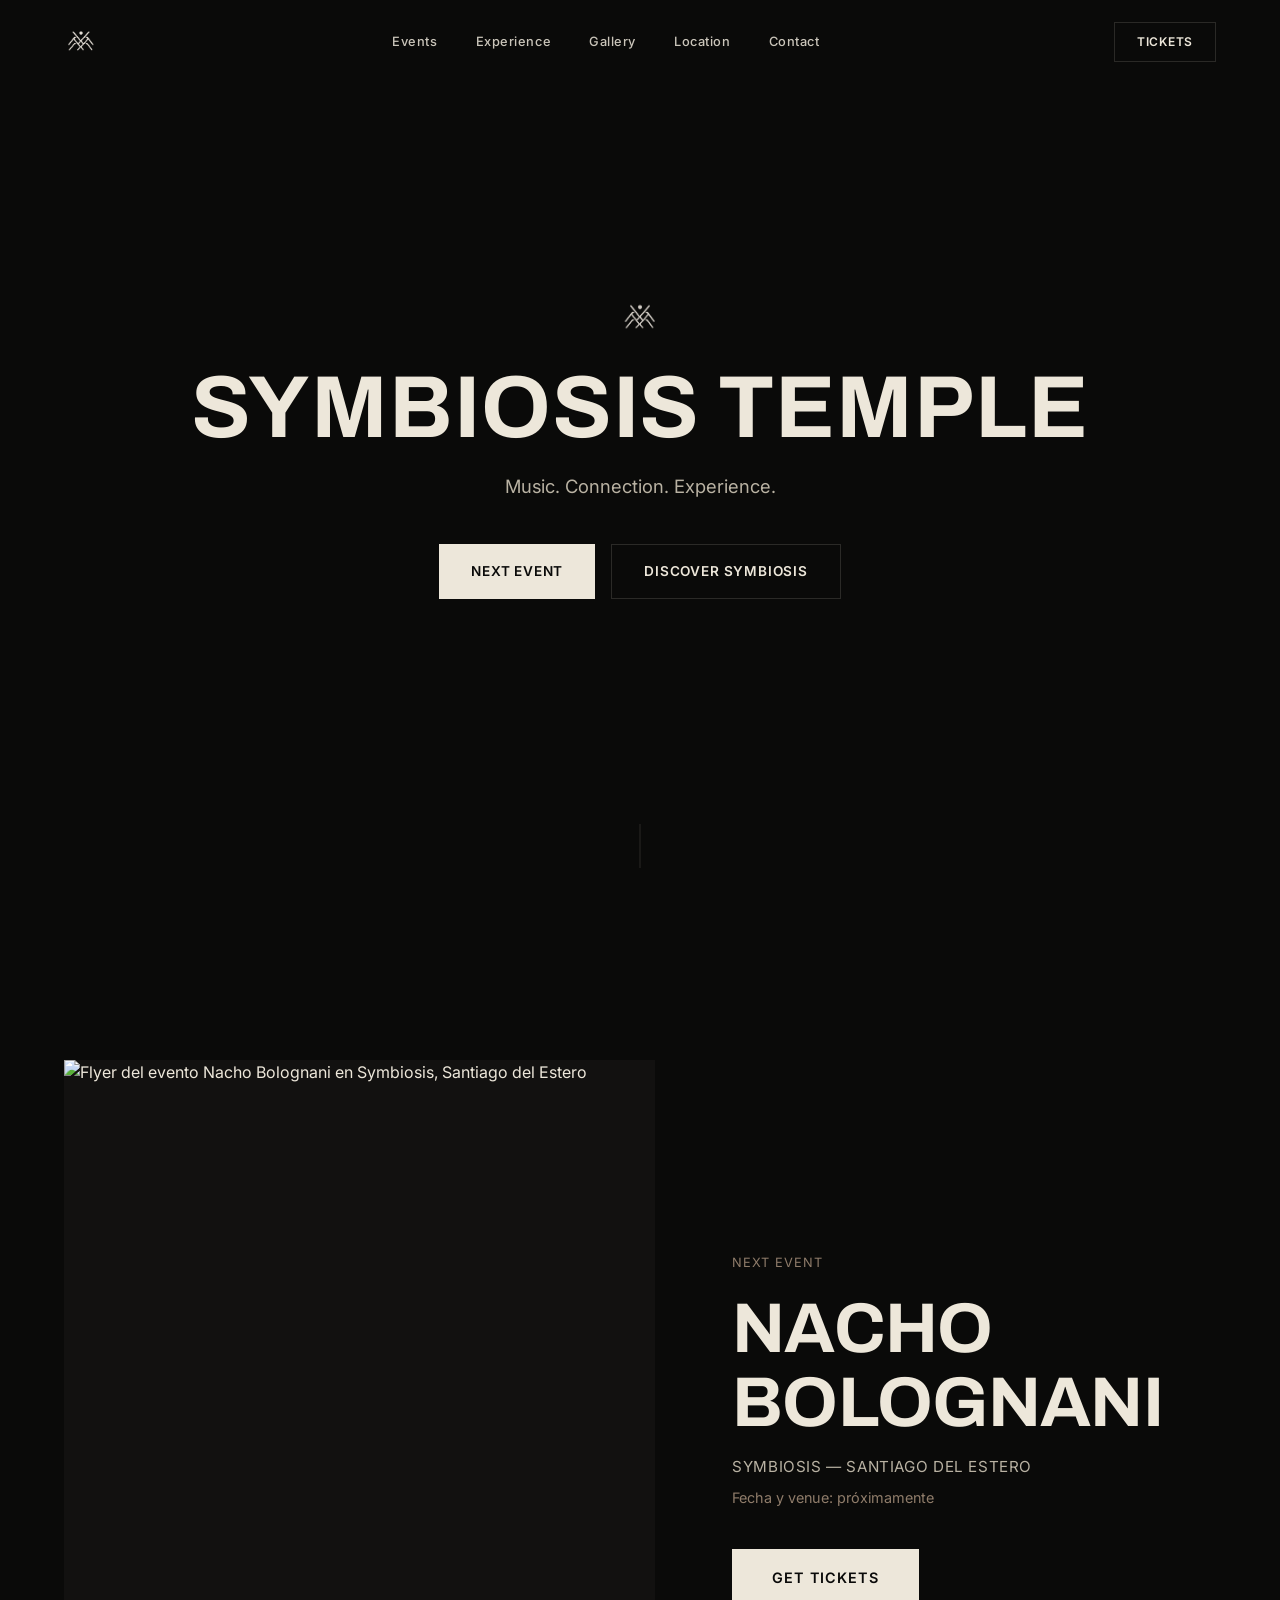
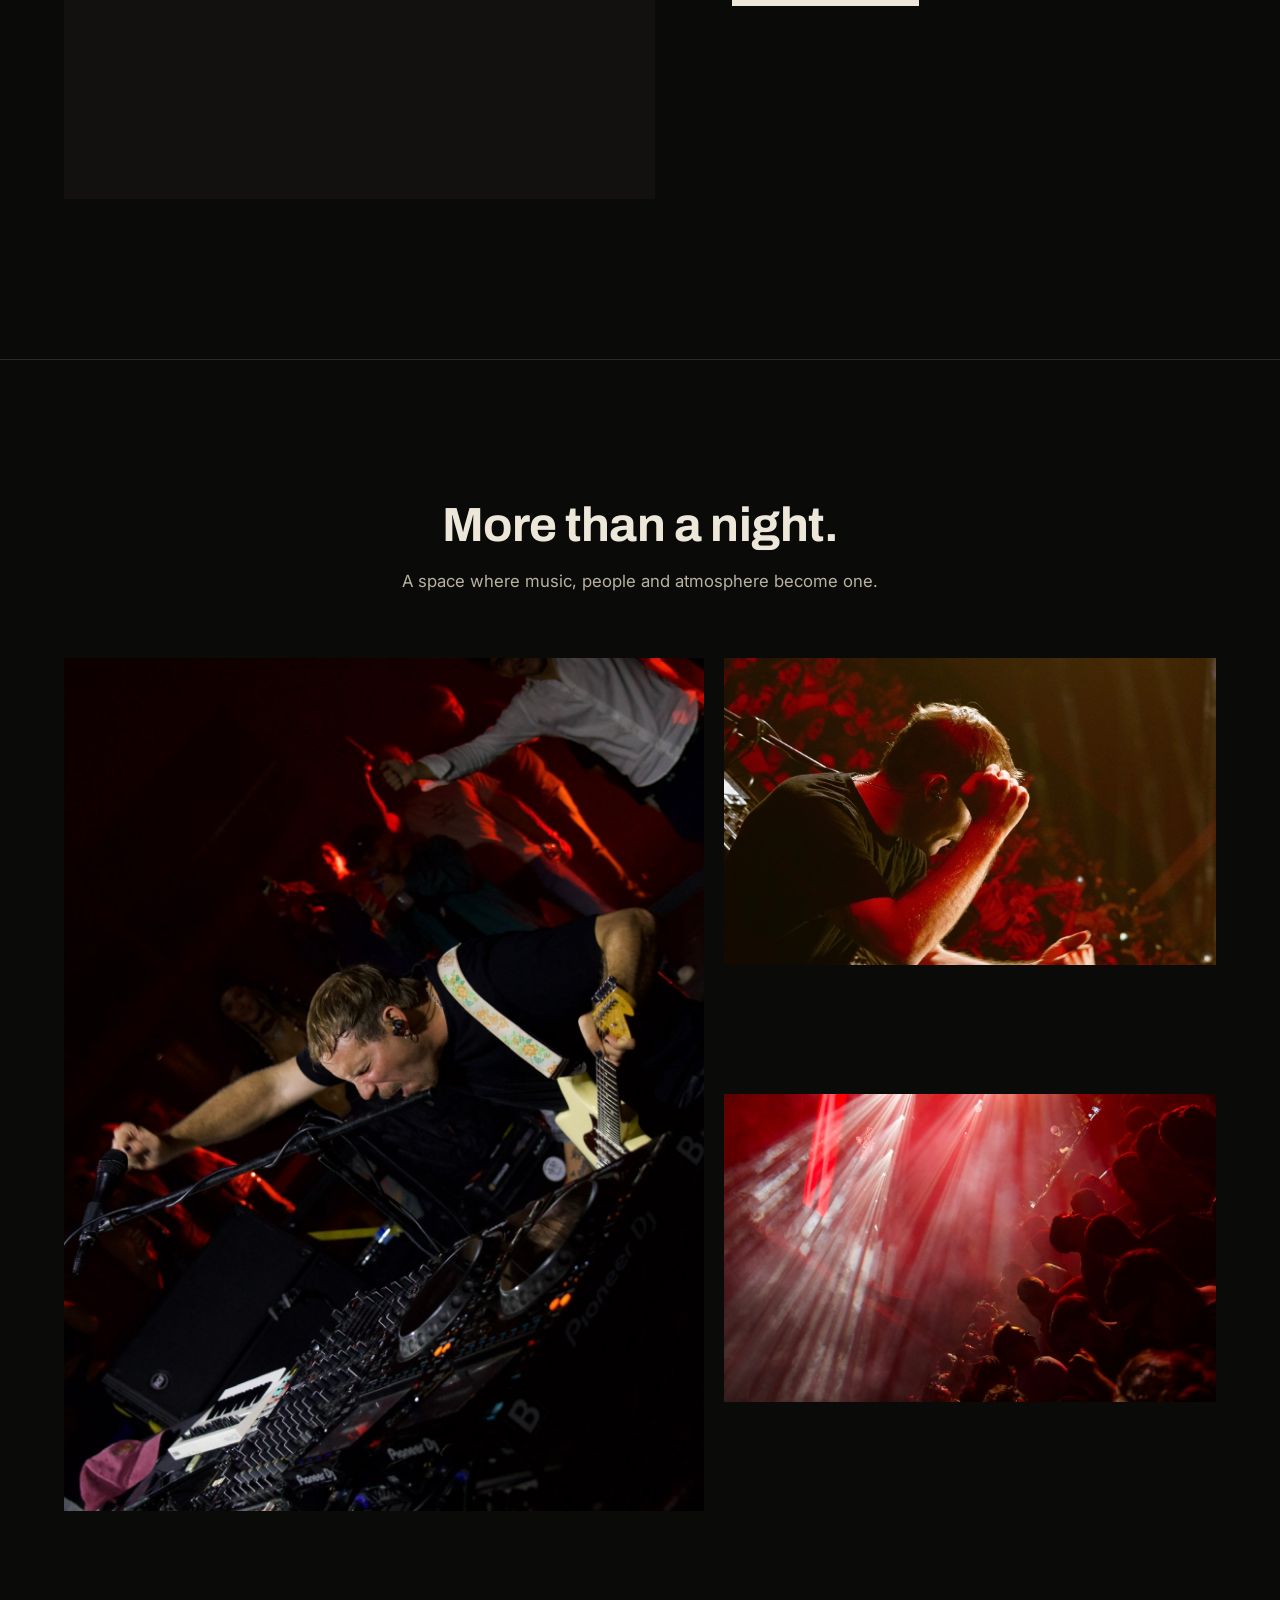
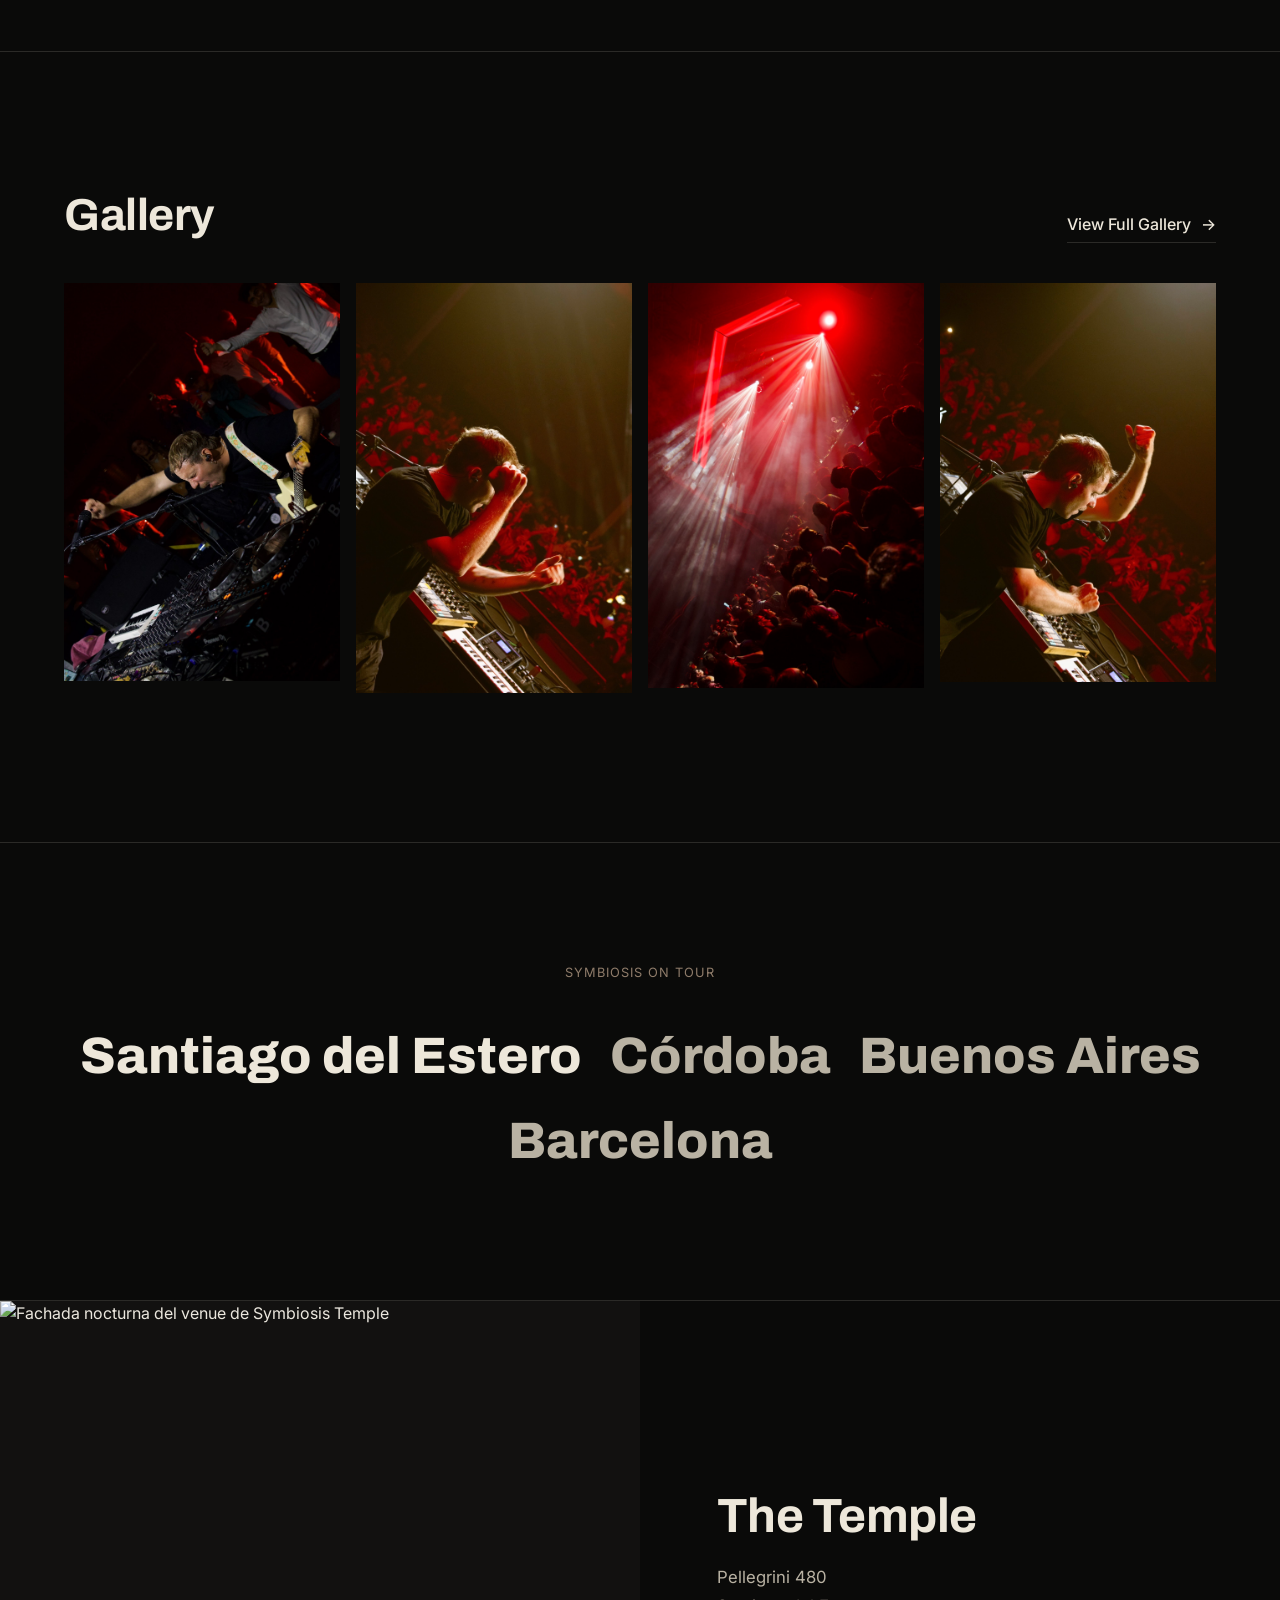
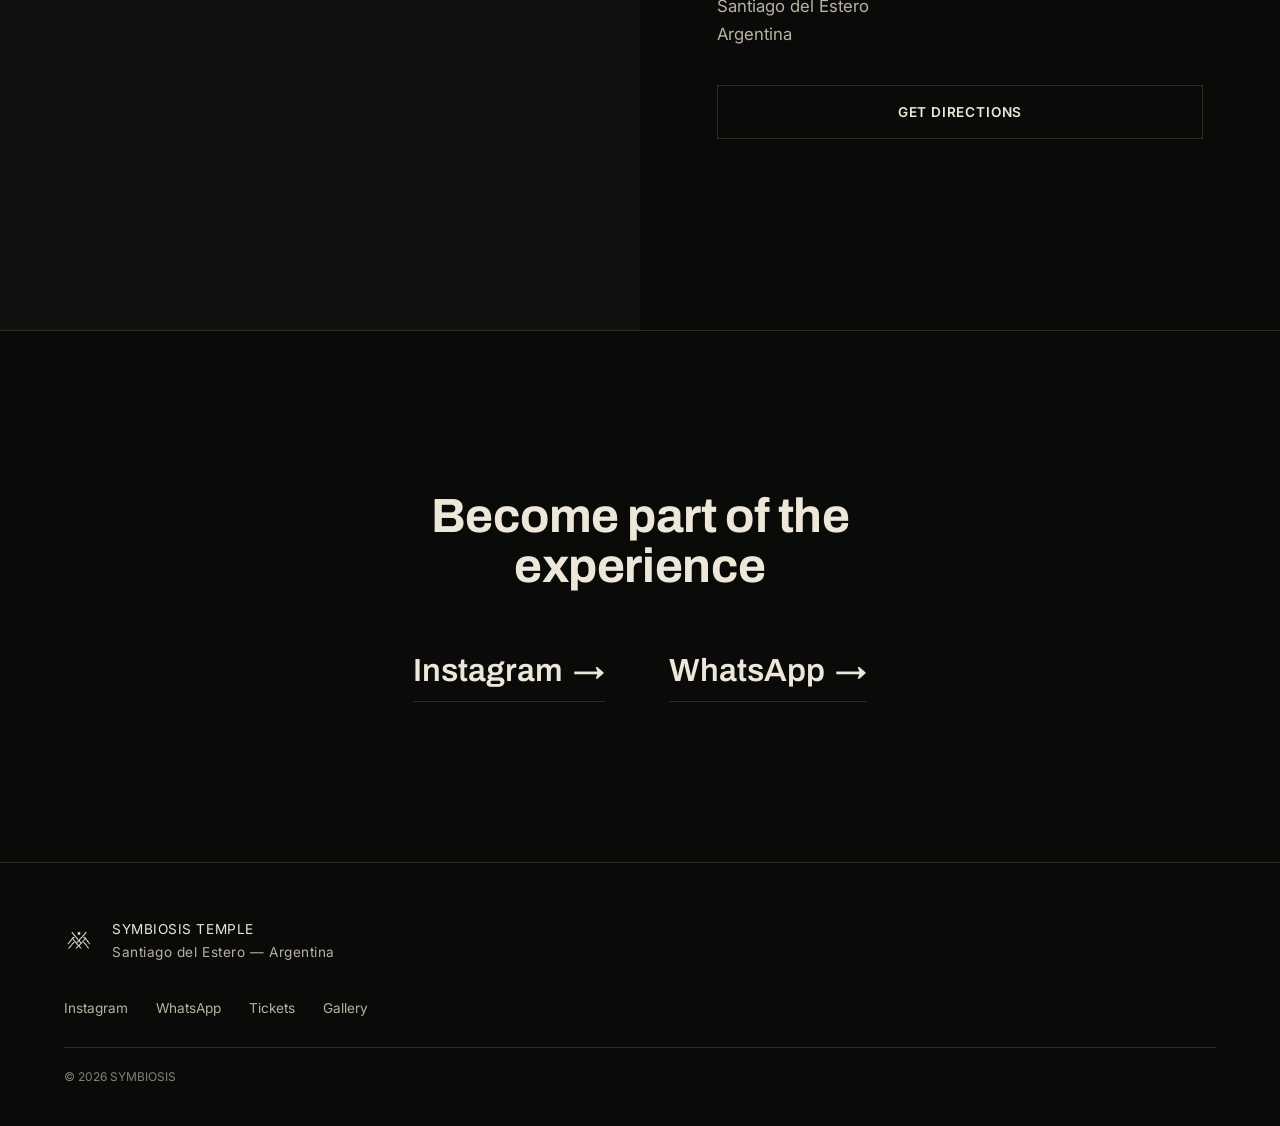
==== index.html @ 00169f76 "Update index.html" ====
<!DOCTYPE html>
<html lang="es">
<head>
<!-- Google Tag Manager -->
<script>(function(w,d,s,l,i){w[l]=w[l]||[];w[l].push({'gtm.start':
new Date().getTime(),event:'gtm.js'});var f=d.getElementsByTagName(s)[0],
j=d.createElement(s),dl=l!='dataLayer'?'&l='+l:'';j.async=true;j.src=
'https://www.googletagmanager.com/gtm.js?id='+i+dl;f.parentNode.insertBefore(j,f);
})(window,document,'script','dataLayer','GTM-PDPPRXFM');</script>
<!-- End Google Tag Manager -->
<meta charset="UTF-8">
<meta name="viewport" content="width=device-width, initial-scale=1.0, viewport-fit=cover">
<title>Symbiosis Temple | Electronic Music Experience</title>
<meta name="description" content="Symbiosis Temple — productora de música electrónica de Santiago del Estero, Argentina. Próximo evento, entradas, galería y ubicación.">

<!-- Open Graph -->
<meta property="og:title" content="Symbiosis Temple | Electronic Music Experience">
<meta property="og:description" content="Music. Connection. Experience. Productora de música electrónica de Santiago del Estero, Argentina.">
<meta property="og:type" content="website">
<meta property="og:image" content="symbiosis-mark.png">

<link rel="icon" href="symbiosis-mark.png" type="image/png">

<link rel="preconnect" href="https://fonts.googleapis.com">
<link rel="preconnect" href="https://fonts.gstatic.com" crossorigin>
<link href="https://fonts.googleapis.com/css2?family=Archivo:ital,wght@0,400;0,500;0,600;0,700;0,800;0,900;1,500&family=Inter:wght@400;500;600&display=swap" rel="stylesheet">

<link rel="stylesheet" href="styles.css">
</head>
<body>
<!-- Google Tag Manager (noscript) -->
<noscript><iframe src="https://www.googletagmanager.com/ns.html?id=GTM-PDPPRXFM"
height="0" width="0" style="display:none;visibility:hidden"></iframe></noscript>
<!-- End Google Tag Manager (noscript) -->
<!-- ============ INTRO / LOGO REVEAL ============ -->
<div class="intro" id="intro" aria-hidden="true">
  <img src="symbiosis-mark.png" alt="" class="intro__mark">
</div>

<!-- ============ NAVBAR ============ -->
<header class="nav" id="nav">
  <div class="nav__inner">
    <a href="#" class="nav__logo" aria-label="Symbiosis Temple — inicio">
      <img src="symbiosis-mark.png" alt="Symbiosis Temple">
    </a>

    <nav class="nav__links" aria-label="Navegación principal">
      <a href="#event">Events</a>
      <a href="#experience">Experience</a>
      <a href="#gallery">Gallery</a>
      <a href="#location">Location</a>
      <a href="#community">Contact</a>
    </nav>

    <a class="nav__tickets" href="https://www.passline.com/eventos/nacho-bolognani-symbiosis-sde?fbclid=PAdGRleAUGj_hwZG9mAmZkaWQWUNt5p2Z7was7JkwERwHZvMlFESf2ZmV4dG4DYWVtAjExAHNydGMGYXBwX2lkDzEyNDAyNDU3NDI4NzQxNAABp_tJlUmgQTsUXOgIyXSKNhoA3nC5AogmcqTg2aErtDW7UpP689GbJNOoP5A6_aem_KXXkY2bFWEol131zxsP7lw&utm_id=97760_v0_s00_e0_tv6_a1denngo7zzr8e" target="_blank" rel="noopener noreferrer">Tickets</a>

    <button class="nav__burger" id="burgerBtn" aria-label="Abrir menú" aria-expanded="false" aria-controls="mobileMenu">
      <span></span><span></span>
    </button>
  </div>
</header>

<!-- ============ MOBILE FULLSCREEN MENU ============ -->
<div class="mobile-menu" id="mobileMenu">
  <nav aria-label="Navegación móvil">
    <a href="#event">Events</a>
    <a href="#experience">Experience</a>
    <a href="#gallery">Gallery</a>
    <a href="#location">Location</a>
    <a href="#community">Contact</a>
    <a href="https://www.passline.com/eventos/nacho-bolognani-symbiosis-sde?fbclid=PAdGRleAUGj_hwZG9mAmZkaWQWUNt5p2Z7was7JkwERwHZvMlFESf2ZmV4dG4DYWVtAjExAHNydGMGYXBwX2lkDzEyNDAyNDU3NDI4NzQxNAABp_tJlUmgQTsUXOgIyXSKNhoA3nC5AogmcqTg2aErtDW7UpP689GbJNOoP5A6_aem_KXXkY2bFWEol131zxsP7lw&utm_id=97760_v0_s00_e0_tv6_a1denngo7zzr8e" target="_blank" rel="noopener noreferrer" class="mobile-menu__tickets">Tickets</a>
  </nav>
</div>

<main>

  <!-- ============ HERO ============ -->
  <section class="hero">
    <div class="hero__bg">
      <!-- PLACEHOLDER: reemplazar por foto/video real de evento en /assets/video o /assets/gallery -->
      <img src="https://images.unsplash.com/photo-1571266752264-7a0b5be27637?q=80&w=1920&auto=format&fit=crop" alt="Público en un evento nocturno de Symbiosis Temple, luces y atmósfera de club" loading="eager">
      <div class="hero__overlay"></div>
    </div>

    <div class="hero__content">
      <img src="symbiosis-mark.png" alt="Symbiosis Temple" class="hero__mark">
      <h1 class="hero__title">SYMBIOSIS TEMPLE</h1>
      <p class="hero__tagline">Music. Connection. Experience.</p>

      <div class="hero__ctas">
        <a href="#event" class="btn btn--solid">Next Event</a>
        <a href="#experience" class="btn btn--ghost">Discover Symbiosis</a>
      </div>
    </div>

    <div class="hero__scroll" aria-hidden="true">
      <span></span>
    </div>
  </section>

  <!-- ============ NEXT EVENT ============ -->
  <section class="event" id="event">
    <div class="event__inner">
      <div class="event__media reveal">
        <img id="eventImage" src="IMG_0928.jpg" alt="Flyer del evento Nacho Bolognani en Symbiosis, Santiago del Estero" loading="lazy"
             onerror="this.onerror=null;this.src='https://images.unsplash.com/photo-1516450360452-9312f5e86fc7?q=80&w=1400&auto=format&fit=crop';">
      </div>

      <div class="event__info reveal">
        <p class="event__eyebrow">Next Event</p>
        <h2 class="event__artist" id="eventArtist">NACHO BOLOGNANI</h2>
        <p class="event__meta" id="eventMeta">SYMBIOSIS — SANTIAGO DEL ESTERO</p>
        <p class="event__datetime" id="eventDatetime"></p>

        <a id="eventTicketBtn" class="btn btn--solid btn--large" href="#" target="_blank" rel="noopener noreferrer">Get Tickets</a>
      </div>
    </div>
  </section>

  <!-- ============ THE EXPERIENCE ============ -->
  <section class="experience" id="experience">
    <div class="experience__text reveal">
      <h2>More than a night.</h2>
      <p>A space where music, people and atmosphere become one.</p>
    </div>

    <div class="experience__grid">
      <div class="experience__img experience__img--tall reveal">
        <img src="galera-symbiosis.jpg" alt="Público en un evento de Symbiosis Temple" loading="lazy">
      </div>
      <div class="experience__img experience__img--short reveal">
        <img src="galera-symbiosis1.jpg" alt="Atmósfera nocturna en un evento de Symbiosis Temple" loading="lazy">
      </div>
      <div class="experience__img experience__img--short reveal">
        <img src="galera-symbiosis2.jpg" alt="Pista y luces en un evento de Symbiosis Temple" loading="lazy">
      </div>
    </div>
  </section>

  <!-- ============ GALLERY ============ -->
  <section class="gallery" id="gallery">
    <div class="gallery__head reveal">
      <h2>Gallery</h2>
      <a href="https://drive.google.com/drive/folders/1XQXpq922OKyMdqFSB9O_jgFQtaaxKQf-" target="_blank" rel="noopener noreferrer" class="link-arrow">View Full Gallery</a>
    </div>

    <div class="gallery__grid" id="galleryGrid">
      <!-- PLACEHOLDER: reemplazar por fotos reales en /assets/gallery/ -->
    </div>
  </section>

  <!-- Lightbox -->
  <div class="lightbox" id="lightbox" role="dialog" aria-modal="true" aria-label="Vista ampliada de la fotografía">
    <button class="lightbox__close" id="lightboxClose" aria-label="Cerrar">&times;</button>
    <img id="lightboxImg" src="" alt="">
  </div>

  <!-- ============ SYMBIOSIS ON TOUR ============ -->
  <section class="tour">
    <p class="tour__eyebrow reveal">Symbiosis on Tour</p>
    <div class="tour__cities">
      <span class="reveal">Santiago del Estero</span>
      <span class="reveal">Córdoba</span>
      <span class="reveal">Buenos Aires</span>
      <span class="reveal">Barcelona</span>
    </div>
  </section>

  <!-- ============ LOCATION ============ -->
  <section class="location" id="location">
    <div class="location__media reveal">
      <img src="https://images.unsplash.com/photo-1519671482749-fd09be7ccebf?q=80&w=1200&auto=format&fit=crop" alt="Fachada nocturna del venue de Symbiosis Temple" loading="lazy">
    </div>
    <div class="location__info reveal">
      <h2>The Temple</h2>
      <p>Pellegrini 480<br>Santiago del Estero<br>Argentina</p>
      <a href="https://tr.ee/3qpD0ArvKZ" target="_blank" rel="noopener noreferrer" class="btn btn--ghost">Get Directions</a>
    </div>
  </section>

  <!-- ============ COMMUNITY ============ -->
  <section class="community" id="community">
    <h2 class="reveal">Become part of the experience</h2>
    <div class="community__links reveal">
      <a href="https://www.instagram.com/symbiosistemple?igsi=Ymo3eWM1ejIyeDQ1" target="_blank" rel="noopener noreferrer" class="link-arrow link-arrow--large">Instagram</a>
      <a href="https://wa.me/5493856885495" target="_blank" rel="noopener noreferrer" class="link-arrow link-arrow--large">WhatsApp</a>
    </div>
  </section>

</main>

<!-- ============ FOOTER ============ -->
<footer class="footer">
  <div class="footer__top">
    <img src="symbiosis-mark.png" alt="Symbiosis Temple" class="footer__logo">
    <div class="footer__brand">
      <p>SYMBIOSIS TEMPLE</p>
      <p class="footer__location">Santiago del Estero — Argentina</p>
    </div>
  </div>

  <nav class="footer__links" aria-label="Enlaces del pie de página">
    <a href="https://www.instagram.com/symbiosistemple?igsi=Ymo3eWM1ejIyeDQ1" target="_blank" rel="noopener noreferrer">Instagram</a>
    <a href="https://wa.me/5493856885495" target="_blank" rel="noopener noreferrer">WhatsApp</a>
    <a href="https://www.passline.com/eventos/nacho-bolognani-symbiosis-sde?fbclid=PAdGRleAUGj_hwZG9mAmZkaWQWUNt5p2Z7was7JkwERwHZvMlFESf2ZmV4dG4DYWVtAjExAHNydGMGYXBwX2lkDzEyNDAyNDU3NDI4NzQxNAABp_tJlUmgQTsUXOgIyXSKNhoA3nC5AogmcqTg2aErtDW7UpP689GbJNOoP5A6_aem_KXXkY2bFWEol131zxsP7lw&utm_id=97760_v0_s00_e0_tv6_a1denngo7zzr8e" target="_blank" rel="noopener noreferrer">Tickets</a>
    <a href="#gallery">Gallery</a>
  </nav>

  <p class="footer__copy" id="footerCopy"></p>
</footer>

<!-- ============ MOBILE STICKY CTA ============ -->
<div class="sticky-cta" id="stickyCta">
  <span id="stickyCtaArtist">NACHO BOLOGNANI</span>
  <a id="stickyCtaBtn" href="#" target="_blank" rel="noopener noreferrer" class="btn btn--solid btn--small">Tickets</a>
</div>

<script src="script.js"></script>
</body>
</html>
---- styles.css ----
/* ==========================================================================
   SYMBIOSIS TEMPLE
   ========================================================================== */

:root{
  --black:#0a0a09;
  --black-soft:#121110;
  --bone:#ede7da;
  --bone-dim:#b9b2a3;
  --taupe:#6b5b4e;
  --taupe-light:#8f7c6a;
  --line:rgba(237,231,218,0.14);

  --font-display:'Archivo',sans-serif;
  --font-body:'Inter',sans-serif;

  --ease:cubic-bezier(0.4,0,0.2,1);
  --dur-fast:300ms;
  --dur-slow:600ms;

  --nav-h:84px;
  --gutter:clamp(20px,5vw,64px);
}

*{
  margin:0;
  padding:0;
  box-sizing:border-box;
}

html{
  background:var(--black);
  scroll-behavior:smooth;
}

body{
  margin:0;
  background:var(--black);
  color:var(--bone);
  font-family:var(--font-body);
  font-weight:400;
  line-height:1.5;
  overflow-x:hidden;
  -webkit-font-smoothing:antialiased;
}

img{
  display:block;
  max-width:100%;
}

a{
  color:inherit;
  text-decoration:none;
}

h1,
h2,
h3{
  font-family:var(--font-display);
  font-weight:700;
  letter-spacing:-0.01em;
  line-height:1.05;
}

button{
  font-family:inherit;
  background:none;
  border:none;
  color:inherit;
  cursor:pointer;
}

.reveal{
  opacity:0;
  transform:translateY(24px);
  transition:
    opacity var(--dur-slow) var(--ease),
    transform var(--dur-slow) var(--ease);
}

.reveal.is-visible{
  opacity:1;
  transform:translateY(0);
}

:focus-visible{
  outline:1px solid var(--bone);
  outline-offset:4px;
}


/* BUTTONS */

.btn{
  display:inline-flex;
  align-items:center;
  justify-content:center;
  padding:16px 32px;
  font-family:var(--font-body);
  font-size:0.85rem;
  font-weight:600;
  letter-spacing:0.06em;
  text-transform:uppercase;
  transition:
    background var(--dur-fast) var(--ease),
    color var(--dur-fast) var(--ease),
    border-color var(--dur-fast) var(--ease);
}

.btn--solid{
  background:var(--bone);
  color:var(--black);
}

.btn--solid:hover{
  background:var(--taupe-light);
  color:var(--bone);
}

.btn--ghost{
  border:1px solid var(--line);
  color:var(--bone);
}

.btn--ghost:hover{
  border-color:var(--bone);
}

.btn--large{
  padding:18px 40px;
  font-size:0.9rem;
}

.btn--small{
  padding:10px 20px;
  font-size:0.72rem;
}

.link-arrow{
  position:relative;
  display:inline-flex;
  align-items:center;
  gap:10px;
  padding-bottom:6px;
  border-bottom:1px solid var(--line);
  font-weight:500;
  transition:
    border-color var(--dur-fast) var(--ease),
    gap var(--dur-fast) var(--ease);
}

.link-arrow::after{
  content:"→";
}

.link-arrow:hover{
  border-color:var(--bone);
  gap:16px;
}

.link-arrow--large{
  font-family:var(--font-display);
  font-size:clamp(1.4rem,3vw,2rem);
  font-weight:600;
}


/* INTRO */

.intro{
  position:fixed;
  inset:0;
  z-index:200;
  background:var(--black);
  display:flex;
  align-items:center;
  justify-content:center;
  animation:introOut 400ms var(--ease) 1.5s forwards;
  pointer-events:none;
}

.intro__mark{
  width:64px;
  opacity:0;
  animation:introMark 900ms var(--ease) 200ms forwards;
}

@keyframes introMark{
  0%{
    opacity:0;
    transform:scale(.85);
  }

  100%{
    opacity:1;
    transform:scale(1);
  }
}

@keyframes introOut{
  to{
    opacity:0;
    visibility:hidden;
  }
}


/* NAV */

.nav{
  position:fixed;
  top:0;
  left:0;
  right:0;
  z-index:100;
  height:var(--nav-h);
  background:transparent;
  border-bottom:1px solid transparent;
  transition:
    background var(--dur-fast) var(--ease),
    border-color var(--dur-fast) var(--ease);
}

.nav.is-scrolled{
  background:rgba(10,10,9,.88);
  backdrop-filter:blur(10px);
  border-color:var(--line);
}

.nav__inner{
  max-width:1440px;
  margin:0 auto;
  height:100%;
  padding:0 var(--gutter);
  display:flex;
  align-items:center;
  justify-content:space-between;
  gap:24px;
}

.nav__logo img{
  width:34px;
}

.nav__links{
  display:flex;
  gap:clamp(20px,3vw,40px);
  font-size:.8rem;
  letter-spacing:.04em;
  font-weight:500;
}

.nav__links a{
  opacity:.85;
}

.nav__links a:hover{
  opacity:1;
}

.nav__tickets{
  padding:10px 22px;
  border:1px solid var(--line);
  font-size:.75rem;
  font-weight:600;
  letter-spacing:.06em;
  text-transform:uppercase;
}

.nav__tickets:hover{
  background:var(--bone);
  color:var(--black);
}

.nav__burger{
  display:none;
  width:32px;
  height:20px;
  position:relative;
}

.nav__burger span{
  position:absolute;
  left:0;
  right:0;
  height:1px;
  background:var(--bone);
}

.nav__burger span:first-child{
  top:0;
}

.nav__burger span:last-child{
  bottom:0;
}

.nav__burger[aria-expanded="true"] span:first-child{
  transform:translateY(9.5px) rotate(45deg);
}

.nav__burger[aria-expanded="true"] span:last-child{
  transform:translateY(-9.5px) rotate(-45deg);
}


/* MOBILE MENU */

.mobile-menu{
  position:fixed;
  inset:0;
  z-index:90;
  background:var(--black);
  display:flex;
  align-items:center;
  justify-content:center;
  opacity:0;
  visibility:hidden;
  pointer-events:none;
  transition:opacity var(--dur-slow) var(--ease);
}

.mobile-menu.is-open{
  opacity:1;
  visibility:visible;
  pointer-events:auto;
}

.mobile-menu nav{
  display:flex;
  flex-direction:column;
  gap:28px;
  text-align:center;
}

.mobile-menu a{
  font-family:var(--font-display);
  font-size:clamp(1.8rem,7vw,2.4rem);
  font-weight:600;
}

.mobile-menu__tickets{
  margin-top:16px;
  border:1px solid var(--line);
  padding:14px 30px;
}


/* HERO */

.hero{
  position:relative;
  height:100svh;
  min-height:560px;
  display:flex;
  align-items:center;
  justify-content:center;
  overflow:hidden;
}

.hero__bg{
  position:absolute;
  inset:0;
  z-index:0;
}

.hero__bg img{
  width:100%;
  height:100%;
  object-fit:cover;
  transform:scale(1.05);
  animation:heroPan 16s ease-in-out infinite alternate;
}

@keyframes heroPan{
  to{
    transform:scale(1.12) translateY(-1.5%);
  }
}

.hero__overlay{
  position:absolute;
  inset:0;
  background:linear-gradient(
    180deg,
    rgba(10,10,9,.55) 0%,
    rgba(10,10,9,.35) 40%,
    rgba(10,10,9,.85) 100%
  );
}

.hero__content{
  position:relative;
  z-index:1;
  text-align:center;
  padding:0 24px;
  display:flex;
  flex-direction:column;
  align-items:center;
}

.hero__mark{
  width:40px;
  margin-bottom:28px;
  opacity:.9;
}

.hero__title{
  font-size:clamp(2.4rem,8vw,5.5rem);
  letter-spacing:.01em;
  color:var(--bone);
}

.hero__tagline{
  margin-top:18px;
  font-size:clamp(.95rem,1.6vw,1.15rem);
  color:var(--bone-dim);
}

.hero__ctas{
  margin-top:44px;
  display:flex;
  gap:16px;
  flex-wrap:wrap;
  justify-content:center;
}

.hero__scroll{
  position:absolute;
  bottom:32px;
  left:50%;
  transform:translateX(-50%);
  z-index:1;
  width:1px;
  height:44px;
  background:var(--line);
}


/* EVENT */

.event{
  padding:clamp(90px,14vw,160px) var(--gutter);
}

.event__inner{
  max-width:1320px;
  margin:0 auto;
  display:grid;
  grid-template-columns:1.1fr .9fr;
  gap:clamp(32px,6vw,80px);
  align-items:center;
}

.event__media{
  position:relative;
  aspect-ratio:4/5;
  overflow:hidden;
  background:var(--black-soft);
}

.event__media img{
  width:100%;
  height:100%;
  object-fit:cover;
  transition:transform 700ms var(--ease);
}

.event__media:hover img{
  transform:scale(1.04);
}

.event__eyebrow{
  font-size:.8rem;
  letter-spacing:.08em;
  text-transform:uppercase;
  color:var(--taupe-light);
  margin-bottom:20px;
}

.event__artist{
  font-size:clamp(2.4rem,6vw,4.4rem);
  color:var(--bone);
}

.event__meta{
  margin-top:16px;
  font-size:.95rem;
  letter-spacing:.04em;
  color:var(--bone-dim);
}

.event__datetime{
  margin-top:8px;
  font-size:.9rem;
  color:var(--taupe-light);
  min-height:1.3em;
}

.event__info .btn{
  margin-top:40px;
}


/* EXPERIENCE */

.experience{
  padding:clamp(80px,12vw,140px) var(--gutter);
  border-top:1px solid var(--line);
}

.experience__text{
  max-width:640px;
  margin:0 auto 64px;
  text-align:center;
}

.experience__text h2{
  font-size:clamp(1.9rem,4.5vw,3rem);
}

.experience__text p{
  margin-top:18px;
  font-size:1.05rem;
  color:var(--bone-dim);
}

.experience__grid{
  max-width:1320px;
  margin:0 auto;
  display:grid;
  grid-template-columns:1.3fr 1fr;
  grid-template-rows:auto auto;
  gap:20px;
}

.experience__img{
  overflow:hidden;
  background:var(--black-soft);
}

.experience__img img{
  width:100%;
  height:100%;
  object-fit:cover;
}

.experience__img--tall{
  grid-row:1 / 3;
  aspect-ratio:3/4;
}

.experience__img--short{
  aspect-ratio:16/10;
}


/* GALLERY */

.gallery{
  padding:clamp(80px,12vw,140px) var(--gutter);
  border-top:1px solid var(--line);
}

.gallery__head{
  max-width:1320px;
  margin:0 auto 40px;
  display:flex;
  align-items:baseline;
  justify-content:space-between;
  flex-wrap:wrap;
  gap:16px;
}

.gallery__head h2{
  font-size:clamp(1.9rem,4.5vw,2.8rem);
}

.gallery__grid{
  max-width:1320px;
  margin:0 auto;
  columns:2 220px;
  column-gap:16px;
}

.gallery__item{
  break-inside:avoid;
  margin-bottom:16px;
  overflow:hidden;
  background:var(--black-soft);
  cursor:pointer;
}

.gallery__item img{
  width:100%;
  height:auto;
  transition:
    transform var(--dur-slow) var(--ease),
    opacity var(--dur-slow) var(--ease);
}

.gallery__item:hover img{
  transform:scale(1.03);
  opacity:.9;
}


/* LIGHTBOX */

.lightbox{
  position:fixed;
  inset:0;
  z-index:150;
  background:rgba(10,10,9,.96);
  display:flex;
  align-items:center;
  justify-content:center;
  padding:32px;
  opacity:0;
  visibility:hidden;
  transition:opacity var(--dur-fast) var(--ease);
}

.lightbox.is-open{
  opacity:1;
  visibility:visible;
}

.lightbox img{
  max-width:100%;
  max-height:90vh;
  object-fit:contain;
}

.lightbox__close{
  position:absolute;
  top:20px;
  right:24px;
  font-size:2rem;
  color:var(--bone);
}


/* TOUR */

.tour{
  padding:clamp(70px,10vw,120px) var(--gutter);
  border-top:1px solid var(--line);
  text-align:center;
}

.tour__eyebrow{
  font-size:.8rem;
  letter-spacing:.08em;
  text-transform:uppercase;
  color:var(--taupe-light);
  margin-bottom:36px;
}

.tour__cities{
  display:flex;
  flex-wrap:wrap;
  justify-content:center;
  gap:8px 28px;
}

.tour__cities span{
  font-family:var(--font-display);
  font-size:clamp(1.6rem,5vw,3.2rem);
  font-weight:800;
  color:var(--bone-dim);
}

.tour__cities span:first-child{
  color:var(--bone);
}


/* LOCATION */

.location{
  border-top:1px solid var(--line);
  display:grid;
  grid-template-columns:1fr 1fr;
  min-height:70vh;
}

.location__media{
  overflow:hidden;
  background:var(--black-soft);
}

.location__media img{
  width:100%;
  height:100%;
  object-fit:cover;
  filter:grayscale(.3);
}

.location__info{
  display:flex;
  flex-direction:column;
  justify-content:center;
  padding:clamp(48px,6vw,90px);
}

.location__info h2{
  font-size:clamp(2rem,4.5vw,3rem);
}

.location__info p{
  margin:22px 0 36px;
  font-size:1.05rem;
  line-height:1.7;
  color:var(--bone-dim);
}


/* COMMUNITY */

.community{
  padding:clamp(90px,14vw,160px) var(--gutter);
  border-top:1px solid var(--line);
  text-align:center;
}

.community h2{
  font-size:clamp(1.9rem,4.5vw,3rem);
  max-width:600px;
  margin:0 auto 56px;
}

.community__links{
  display:flex;
  gap:clamp(28px,6vw,64px);
  flex-wrap:wrap;
  justify-content:center;
}


/* FOOTER */

.footer{
  border-top:1px solid var(--line);
  padding:56px var(--gutter) calc(40px + env(safe-area-inset-bottom));
}

.footer__top{
  display:flex;
  align-items:center;
  gap:18px;
  margin-bottom:36px;
}

.footer__logo{
  width:30px;
}

.footer__brand p{
  font-size:.85rem;
  letter-spacing:.04em;
}

.footer__location{
  color:var(--bone-dim);
  margin-top:2px;
}

.footer__links{
  display:flex;
  gap:28px;
  flex-wrap:wrap;
  font-size:.85rem;
  color:var(--bone-dim);
  padding-bottom:28px;
  border-bottom:1px solid var(--line);
  margin-bottom:20px;
}

.footer__links a:hover{
  color:var(--bone);
}

.footer__copy{
  font-size:.75rem;
  color:var(--bone-dim);
  opacity:.7;
}


/* STICKY CTA */

.sticky-cta{
  position:fixed;
  left:0;
  right:0;
  bottom:0;
  z-index:80;
  display:flex;
  align-items:center;
  justify-content:space-between;
  gap:16px;
  padding:14px 20px calc(14px + env(safe-area-inset-bottom));
  background:rgba(10,10,9,.95);
  backdrop-filter:blur(10px);
  border-top:1px solid var(--line);
  transform:translateY(100%);
  transition:transform var(--dur-fast) var(--ease);
}

.sticky-cta.is-visible{
  transform:translateY(0);
}

.sticky-cta.is-hidden-menu{
  transform:translateY(100%) !important;
}

.sticky-cta span{
  font-size:.78rem;
  font-weight:600;
  letter-spacing:.04em;
  overflow:hidden;
  text-overflow:ellipsis;
  white-space:nowrap;
}


/* RESPONSIVE */

@media (min-width:900px){
  .gallery__grid{
    columns:4 240px;
  }
}

@media (min-width:901px){
  .sticky-cta{
    display:none;
  }
}

@media (max-width:900px){

  .nav__links,
  .nav__tickets{
    display:none;
  }

  .nav__burger{
    display:block;
  }

  .event__inner{
    grid-template-columns:1fr;
  }

  .event__media{
    aspect-ratio:4/5;
    max-width:480px;
    margin:0 auto;
  }

  .experience__grid{
    grid-template-columns:1fr;
  }

  .experience__img--tall{
    grid-row:auto;
    aspect-ratio:16/11;
  }

  .location{
    grid-template-columns:1fr;
  }

  .location__media{
    aspect-ratio:16/11;
  }
}

@media (max-width:480px){

  .hero__ctas{
    flex-direction:column;
    width:100%;
  }

  .hero__ctas .btn{
    width:100%;
  }

  .tour__cities{
    flex-direction:column;
    gap:14px;
  }
}

@media (prefers-reduced-motion:reduce){

  *,
  *::before,
  *::after{
    animation-duration:.01ms !important;
    animation-iteration-count:1 !important;
    transition-duration:.01ms !important;
    scroll-behavior:auto !important;
  }

  .reveal{
    opacity:1;
    transform:none;
  }

  .intro{
    display:none;
  }

  .hero__bg img{
    animation:none;
    transform:scale(1);
  }
}
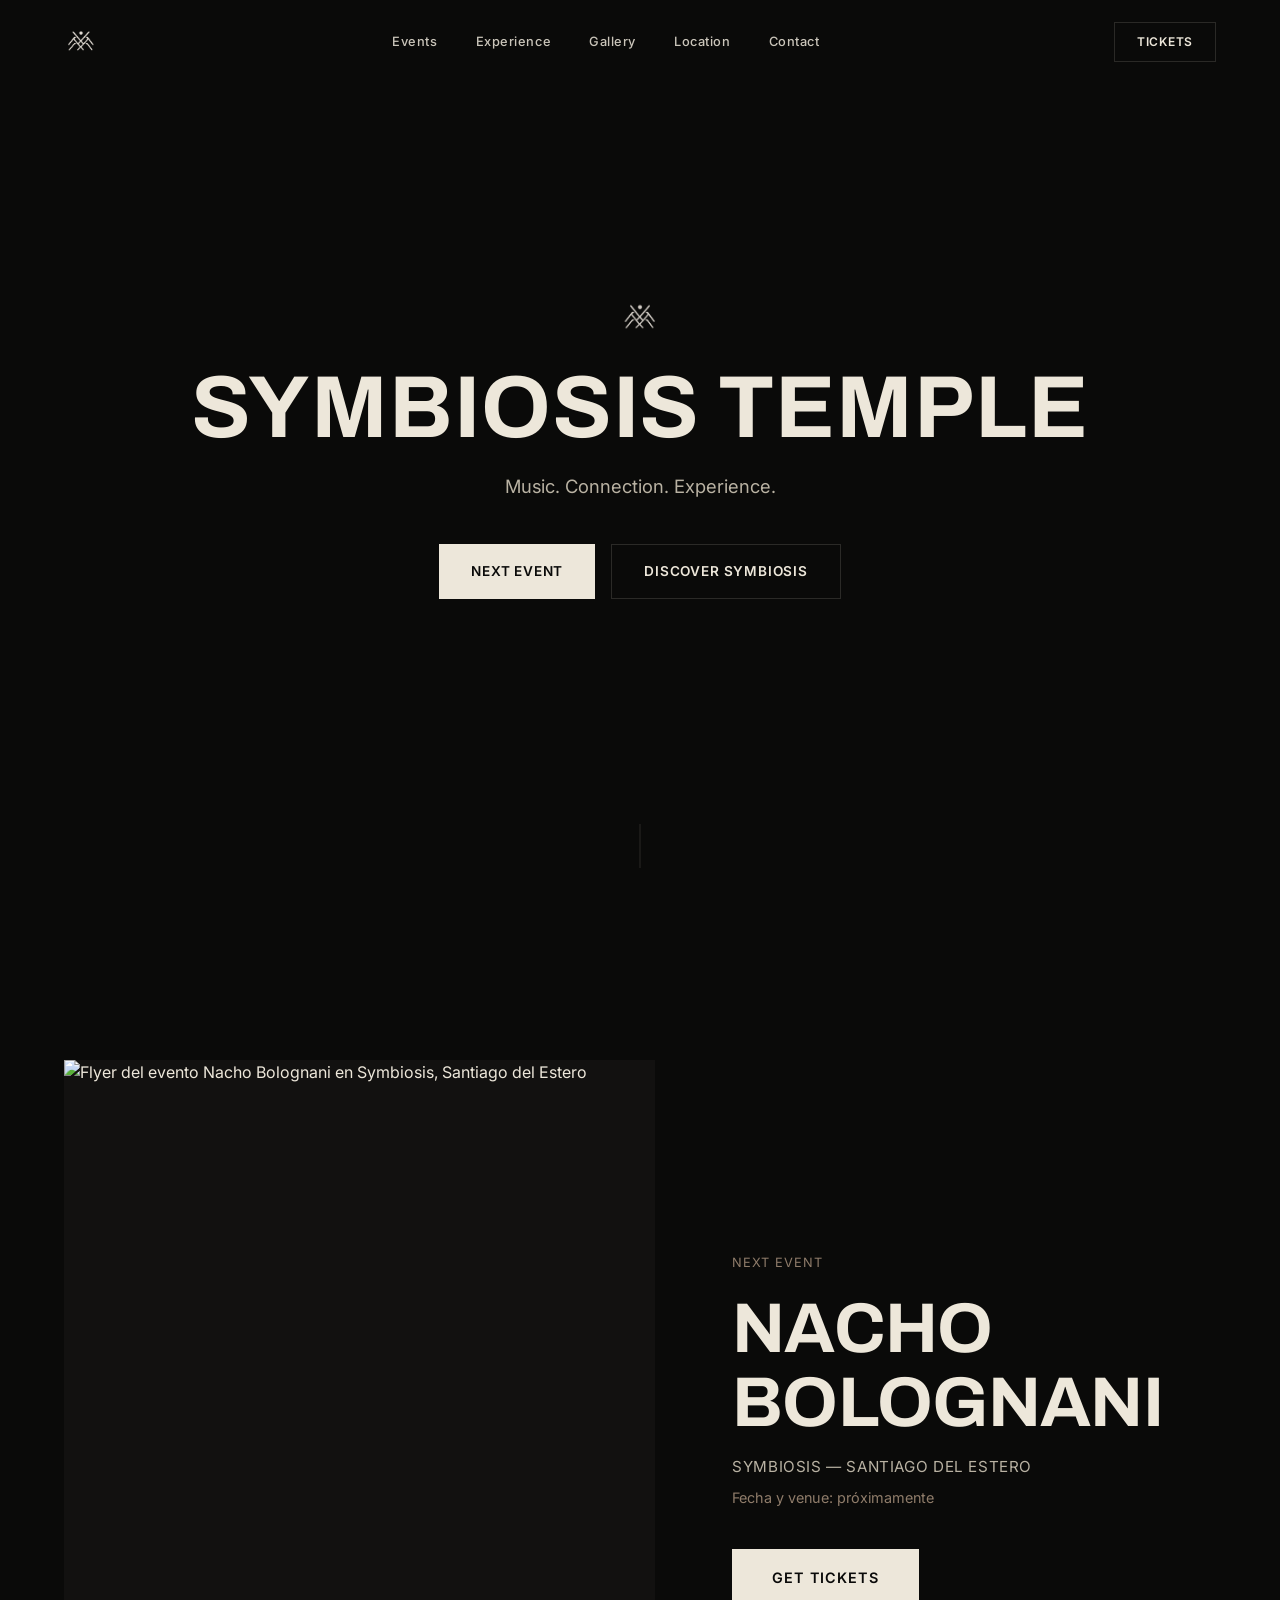
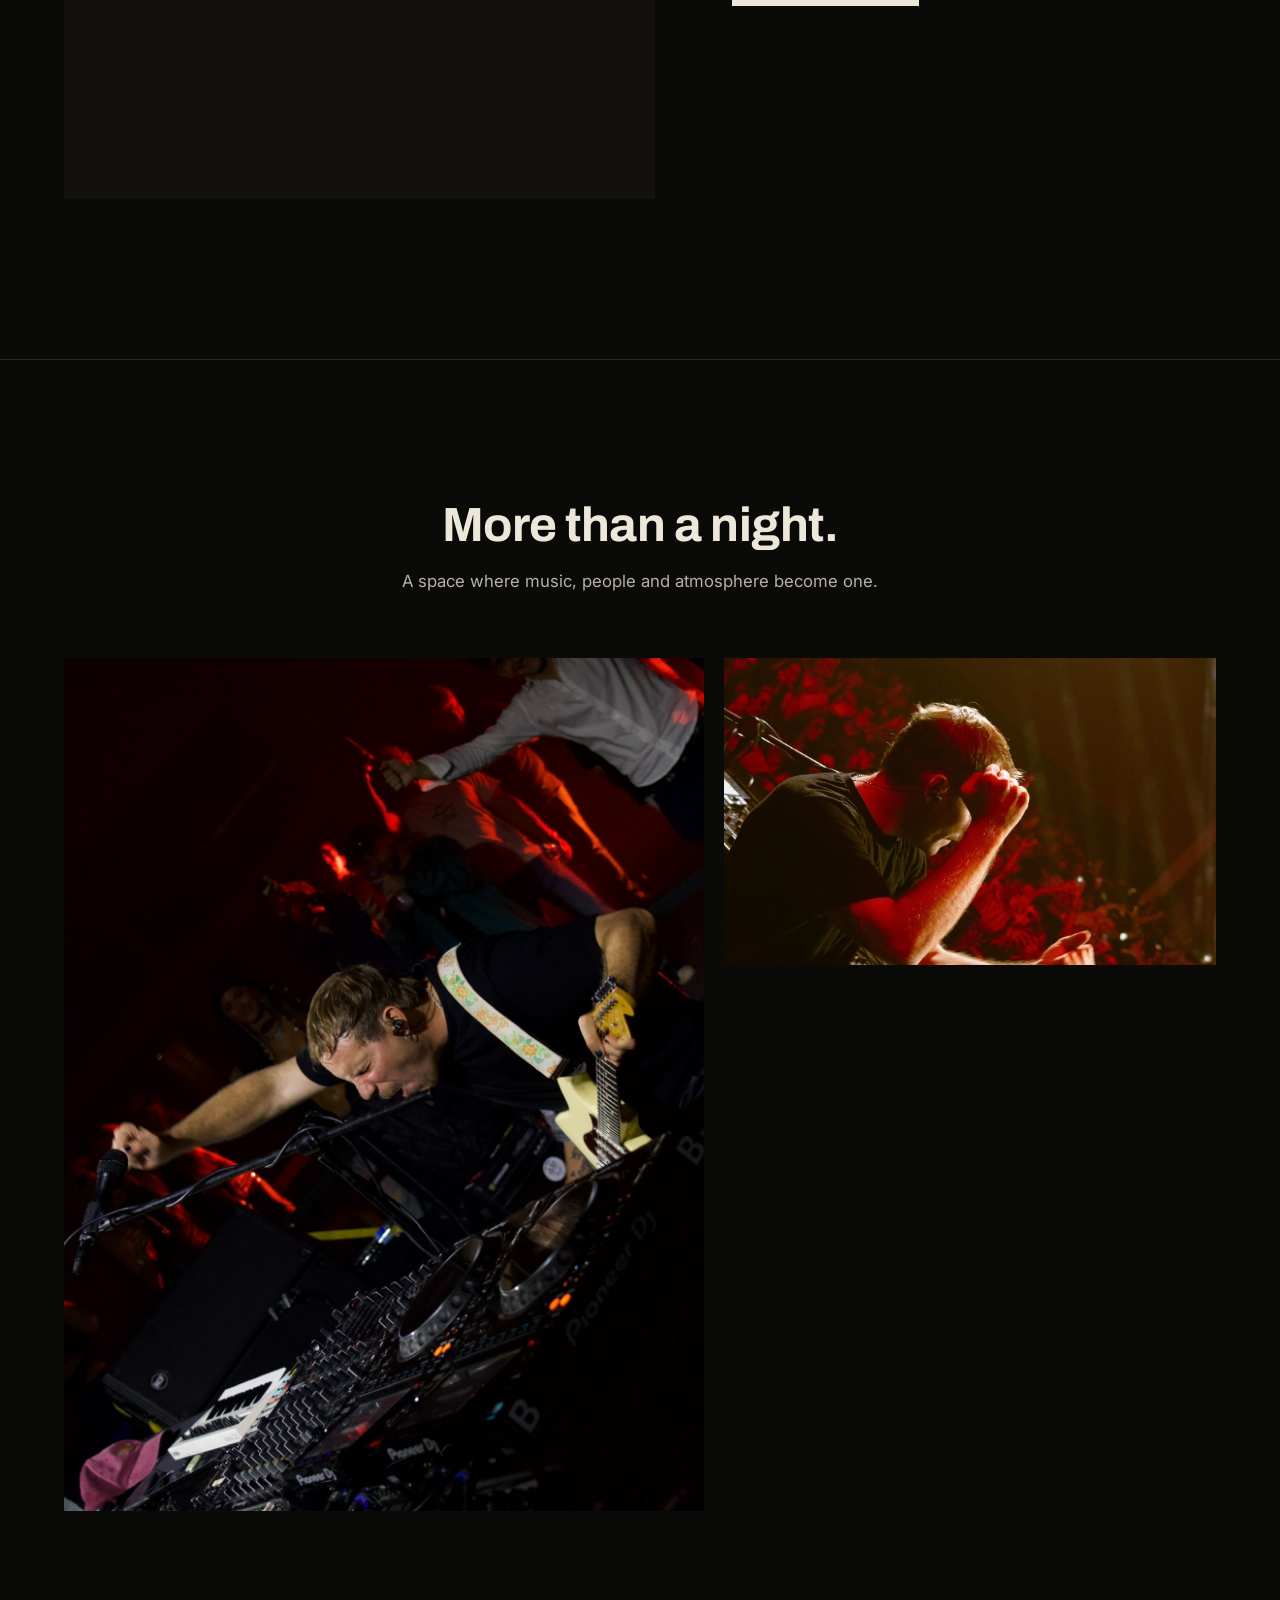
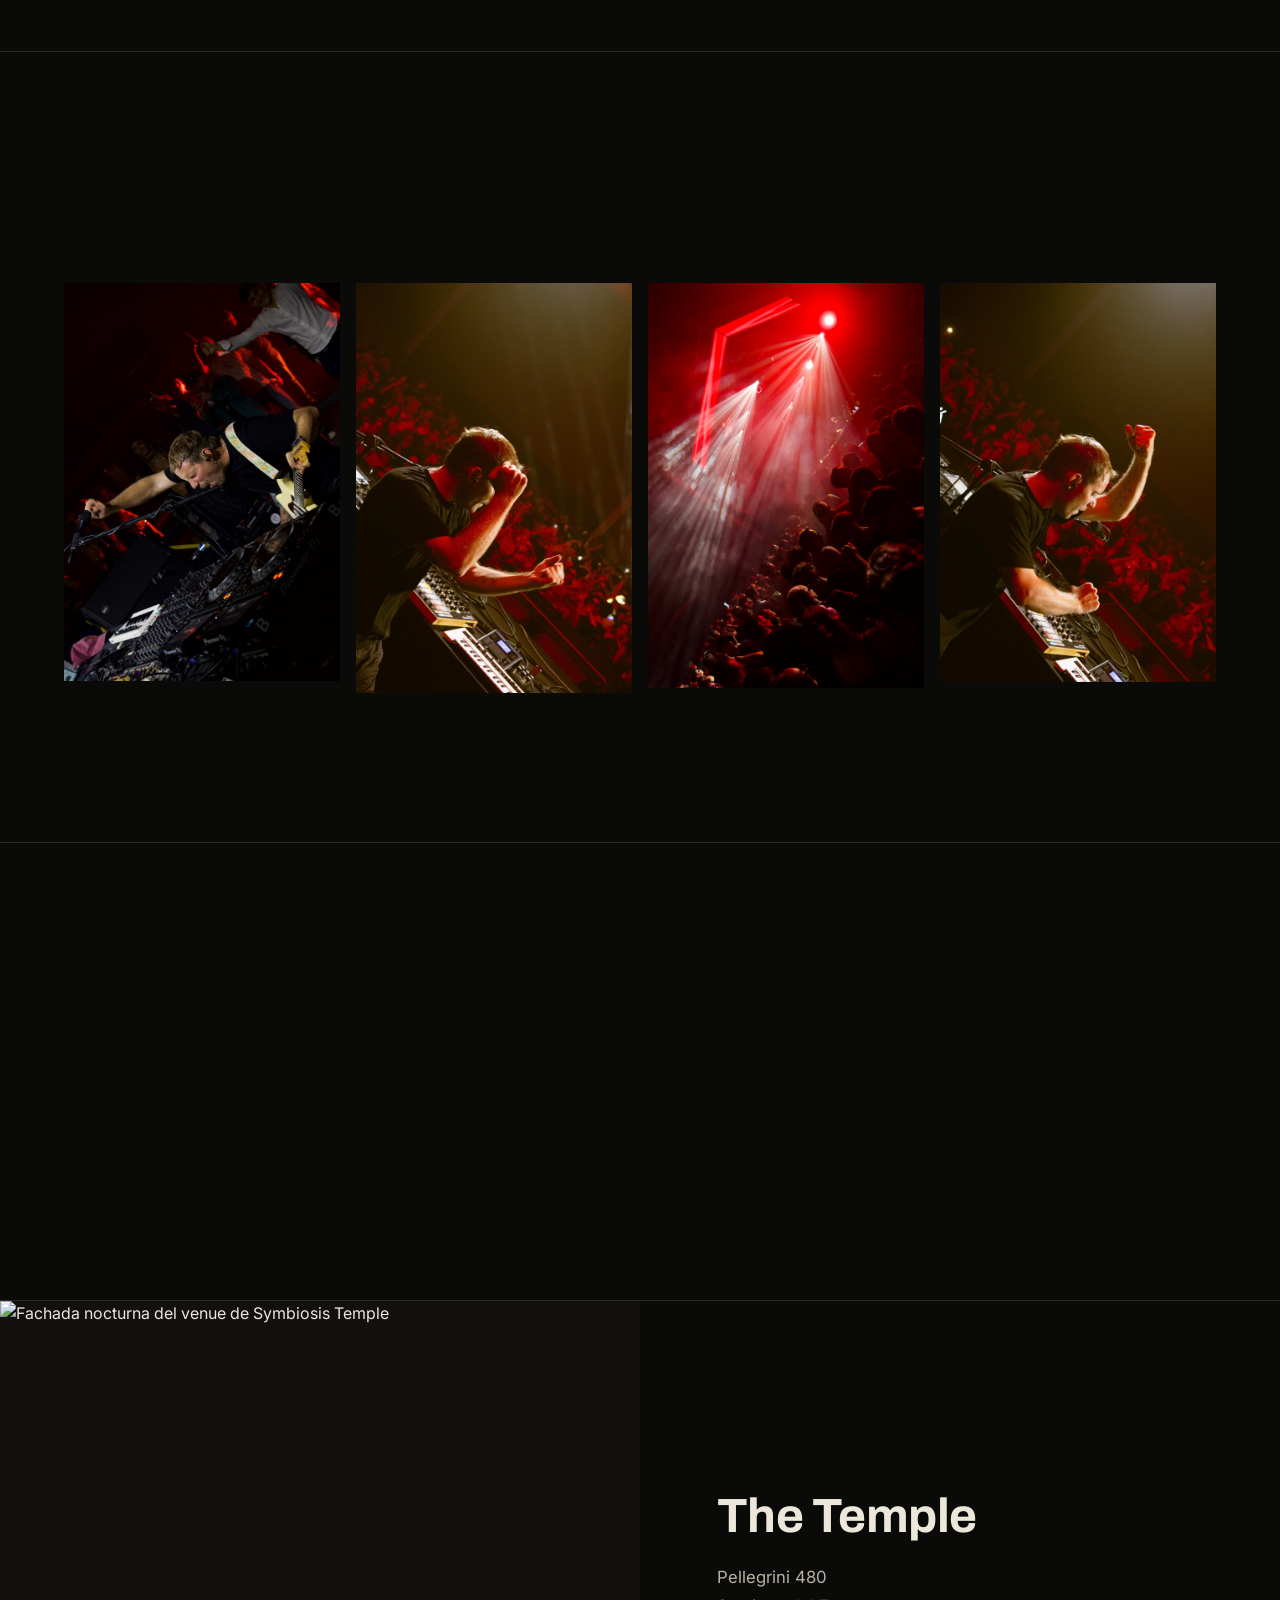
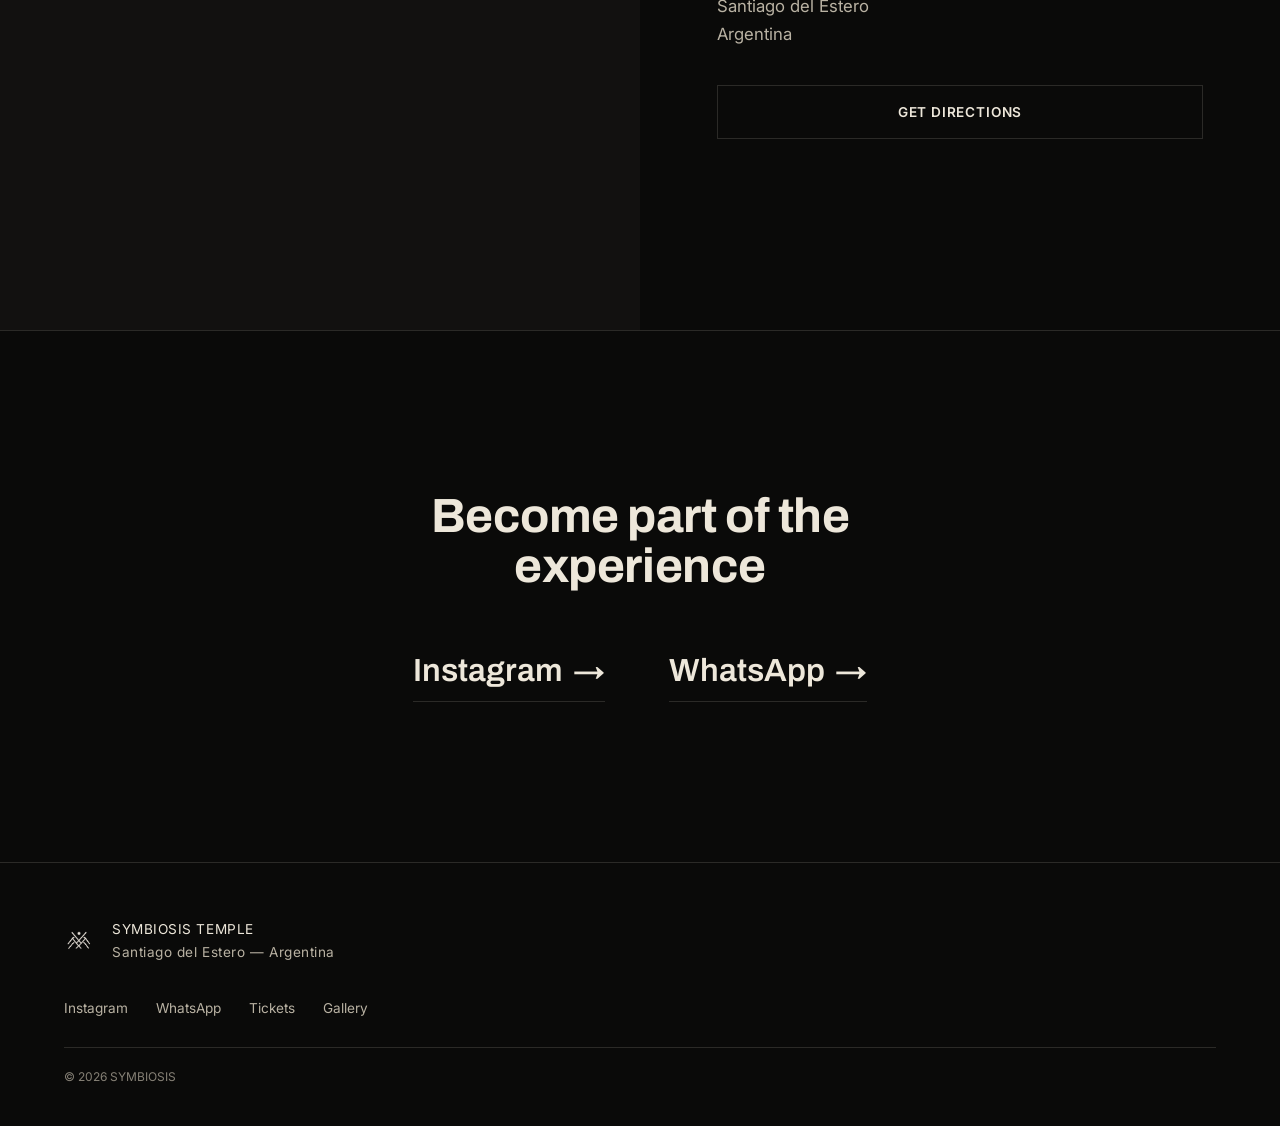
==== commit 5f33348c: "Update index.html" ====
--- a/index.html
+++ b/index.html
@@ -102,8 +102,7 @@
   <section class="event" id="event">
     <div class="event__inner">
       <div class="event__media reveal">
-        <img id="eventImage" src="IMG_0928.jpg" alt="Flyer del evento Nacho Bolognani en Symbiosis, Santiago del Estero" loading="lazy"
-             onerror="this.onerror=null;this.src='https://images.unsplash.com/photo-1516450360452-9312f5e86fc7?q=80&w=1400&auto=format&fit=crop';">
+        <img id="eventImage" src="IMG_0928.jpg" alt="Flyer del evento Nacho Bolognani en Symbiosis, Santiago del Estero" loading="lazy">
       </div>
 
       <div class="event__info reveal">
@@ -145,7 +144,7 @@
     </div>
 
     <div class="gallery__grid" id="galleryGrid">
-      <!-- PLACEHOLDER: reemplazar por fotos reales en /assets/gallery/ -->
+      <!-- Se llena automáticamente desde script.js -->
     </div>
   </section>
 
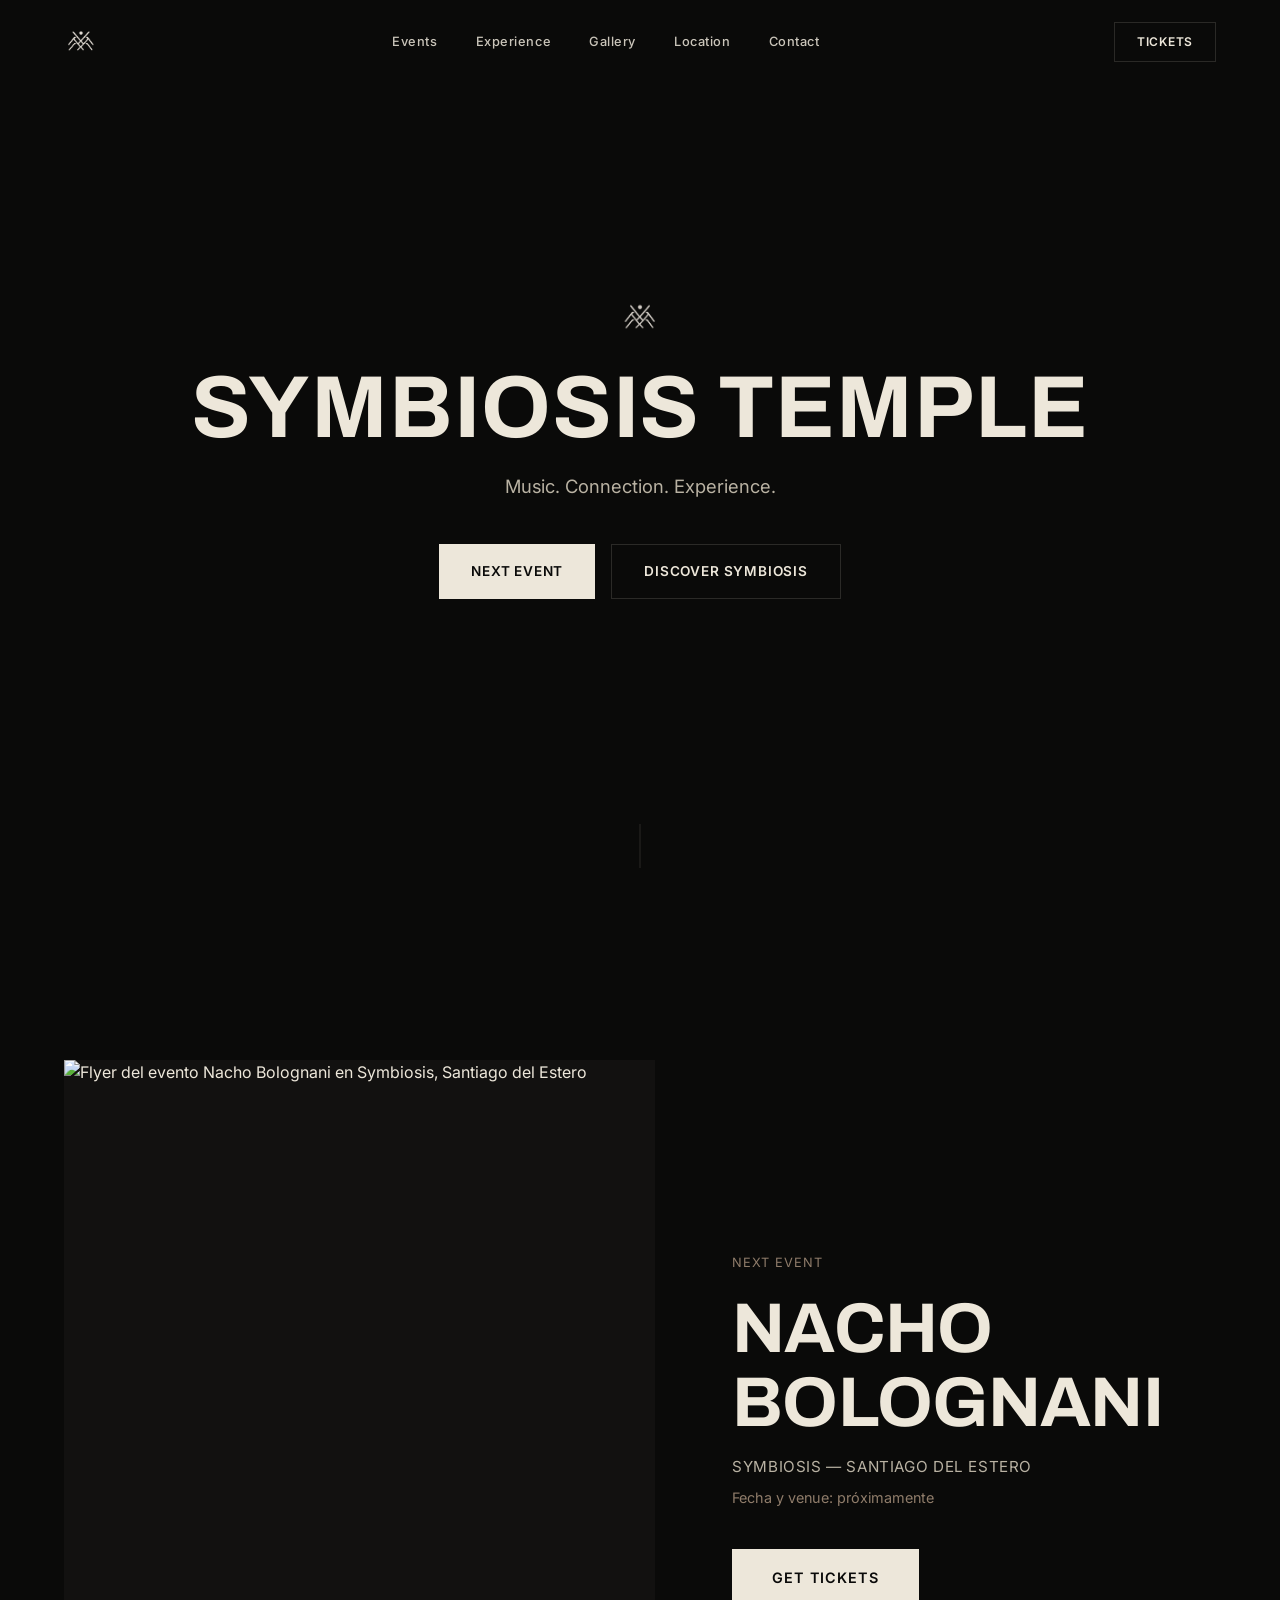
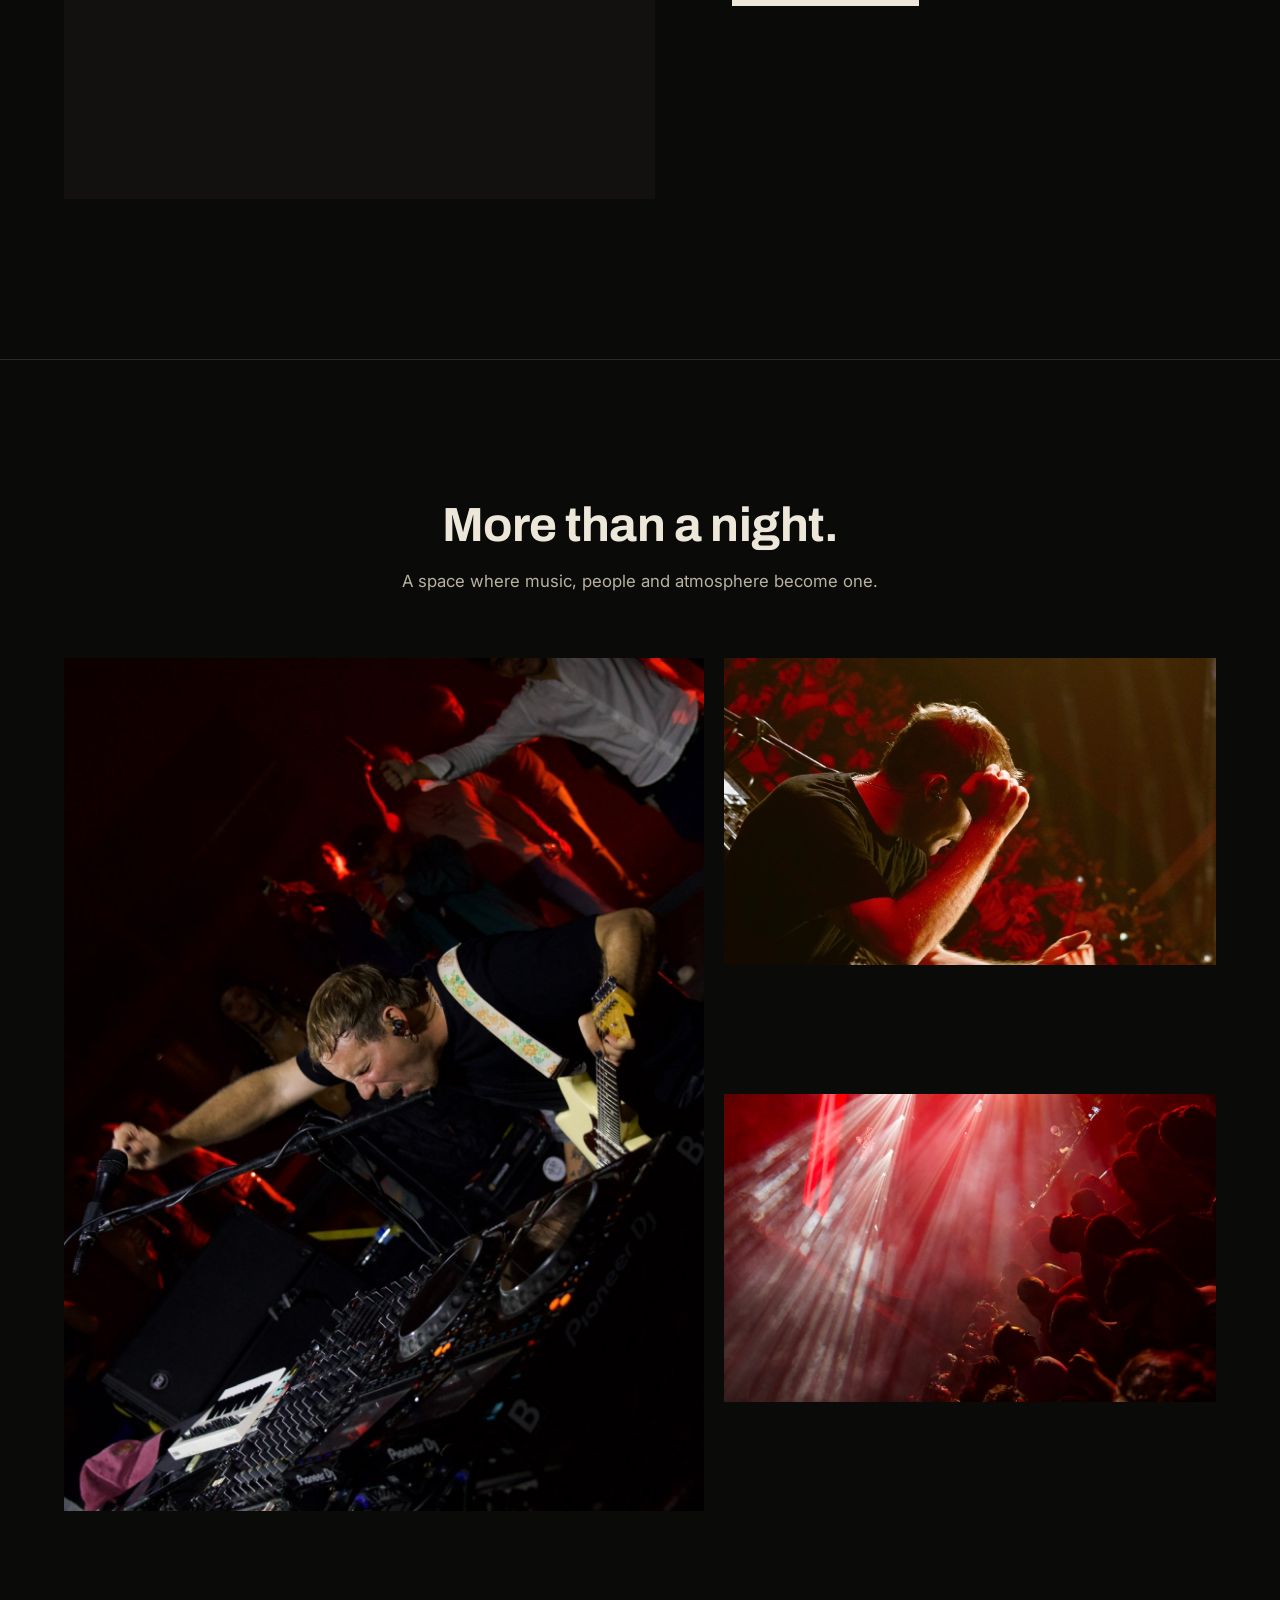
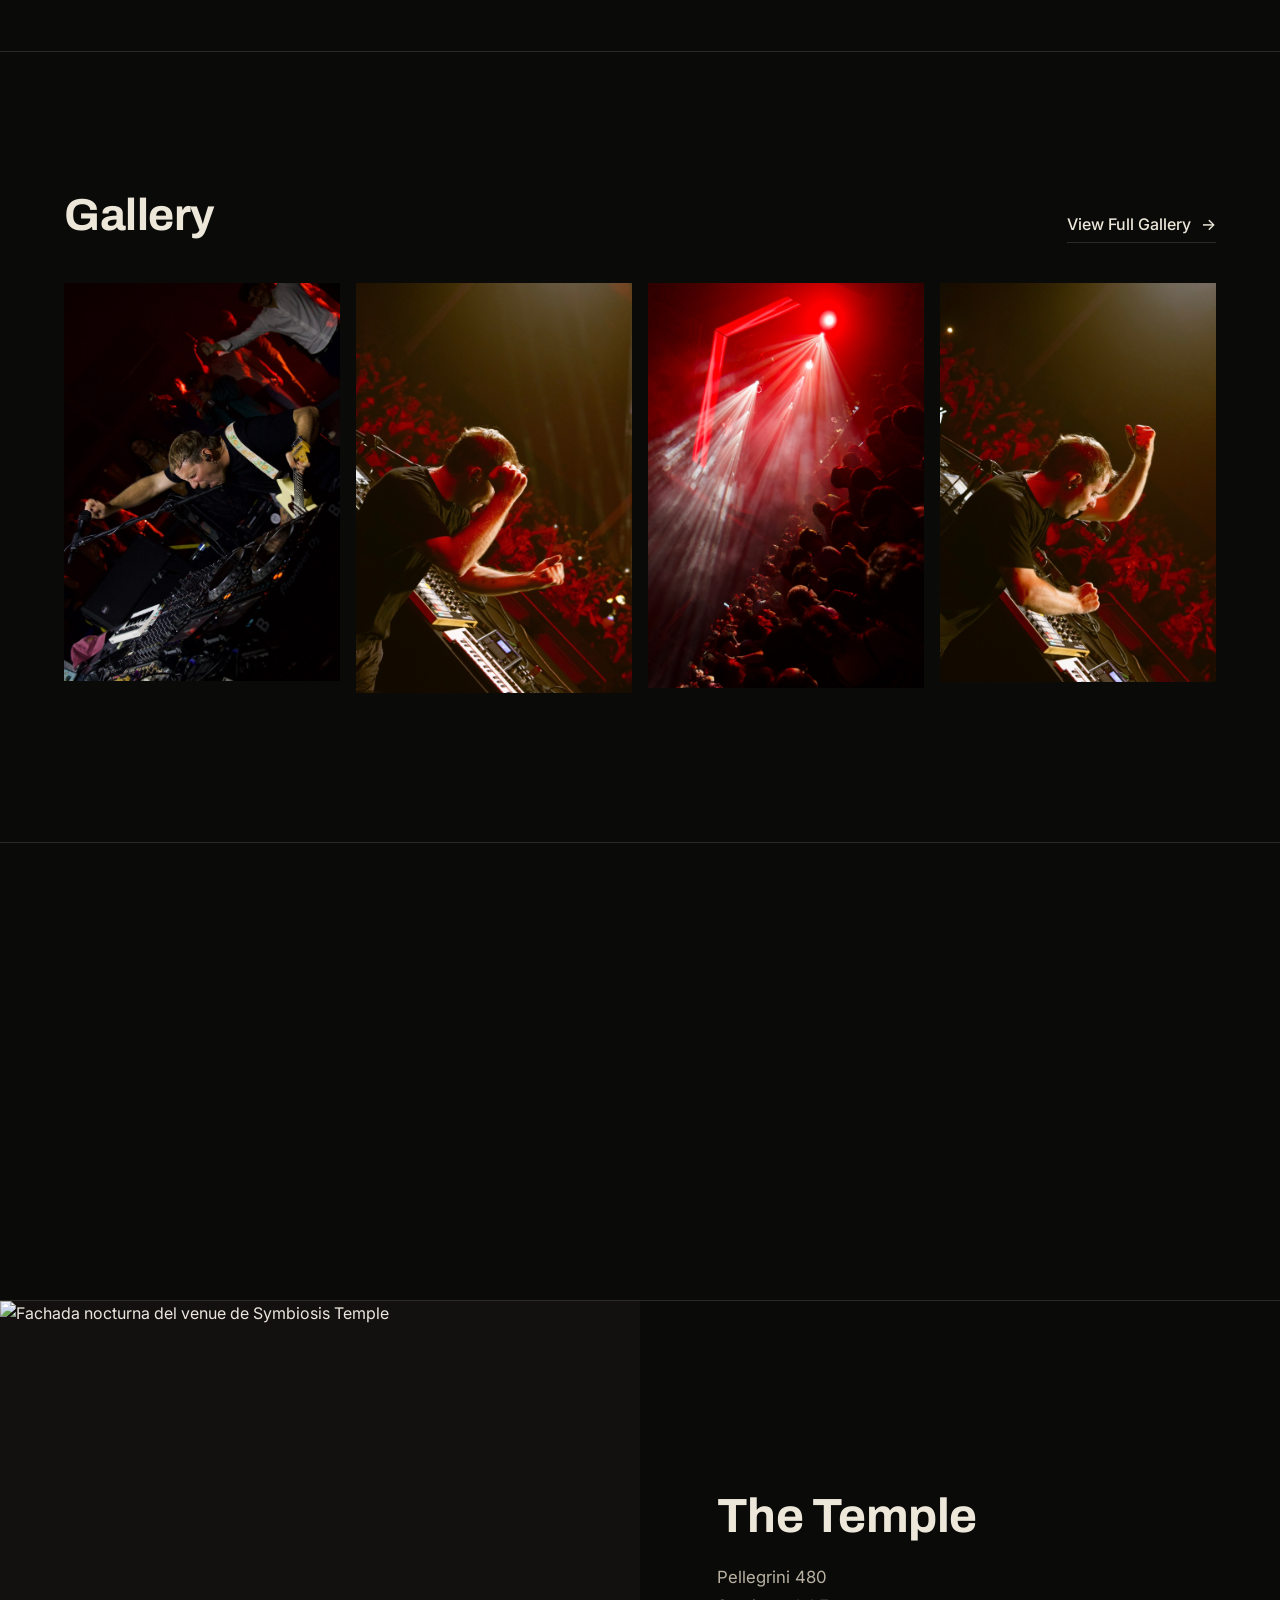
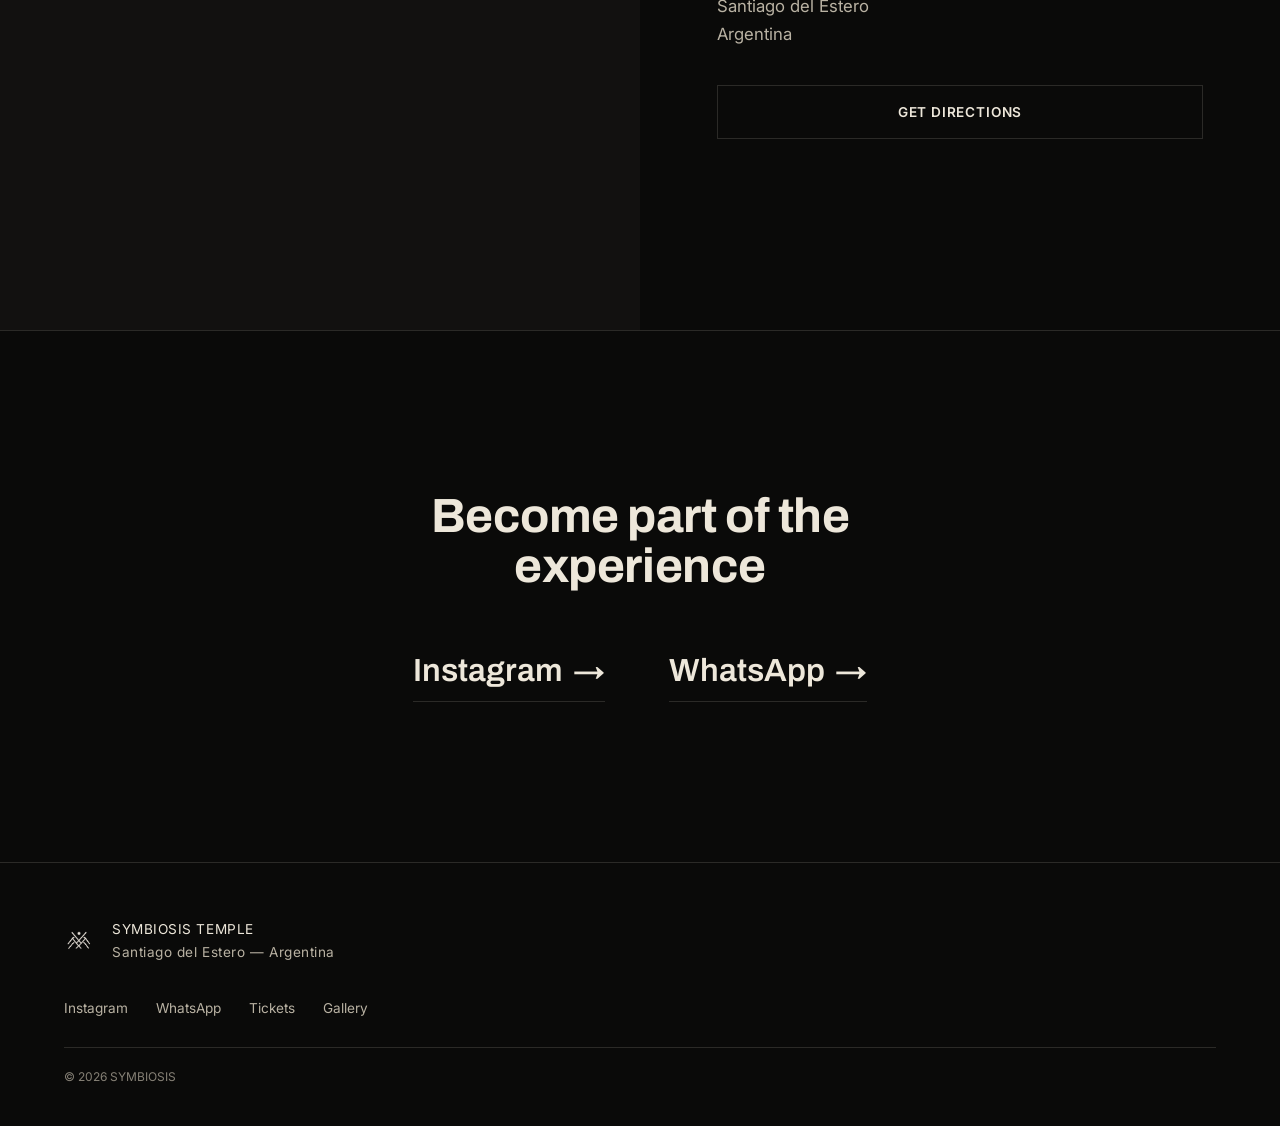
==== commit f76ef3d3: "Update index.html" ====
--- a/index.html
+++ b/index.html
@@ -102,7 +102,7 @@
   <section class="event" id="event">
     <div class="event__inner">
       <div class="event__media reveal">
-        <img id="eventImage" src="IMG_0928.jpg" alt="Flyer del evento Nacho Bolognani en Symbiosis, Santiago del Estero" loading="lazy">
+        <img id="eventImage" src="IMG_0836.jpg" alt="Flyer del evento Nacho Bolognani en Symbiosis, Santiago del Estero" loading="lazy">
       </div>
 
       <div class="event__info reveal">
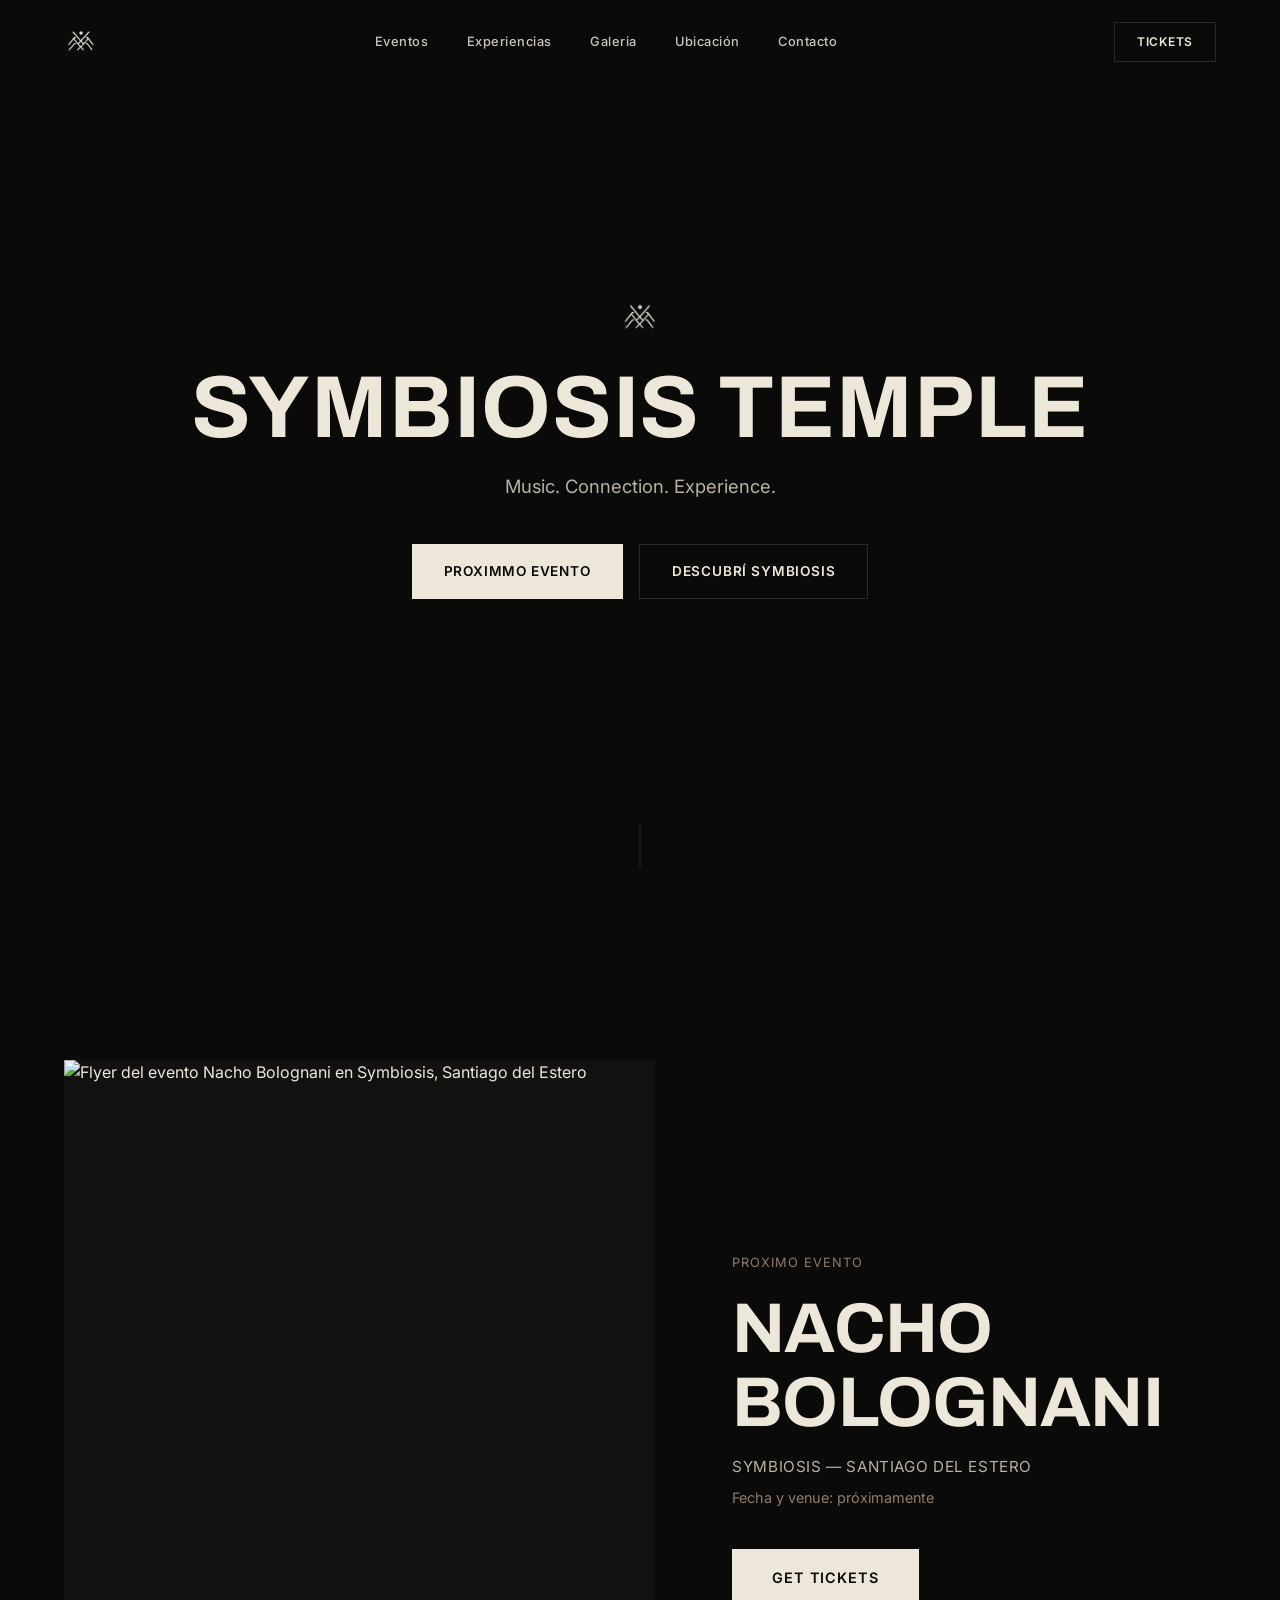
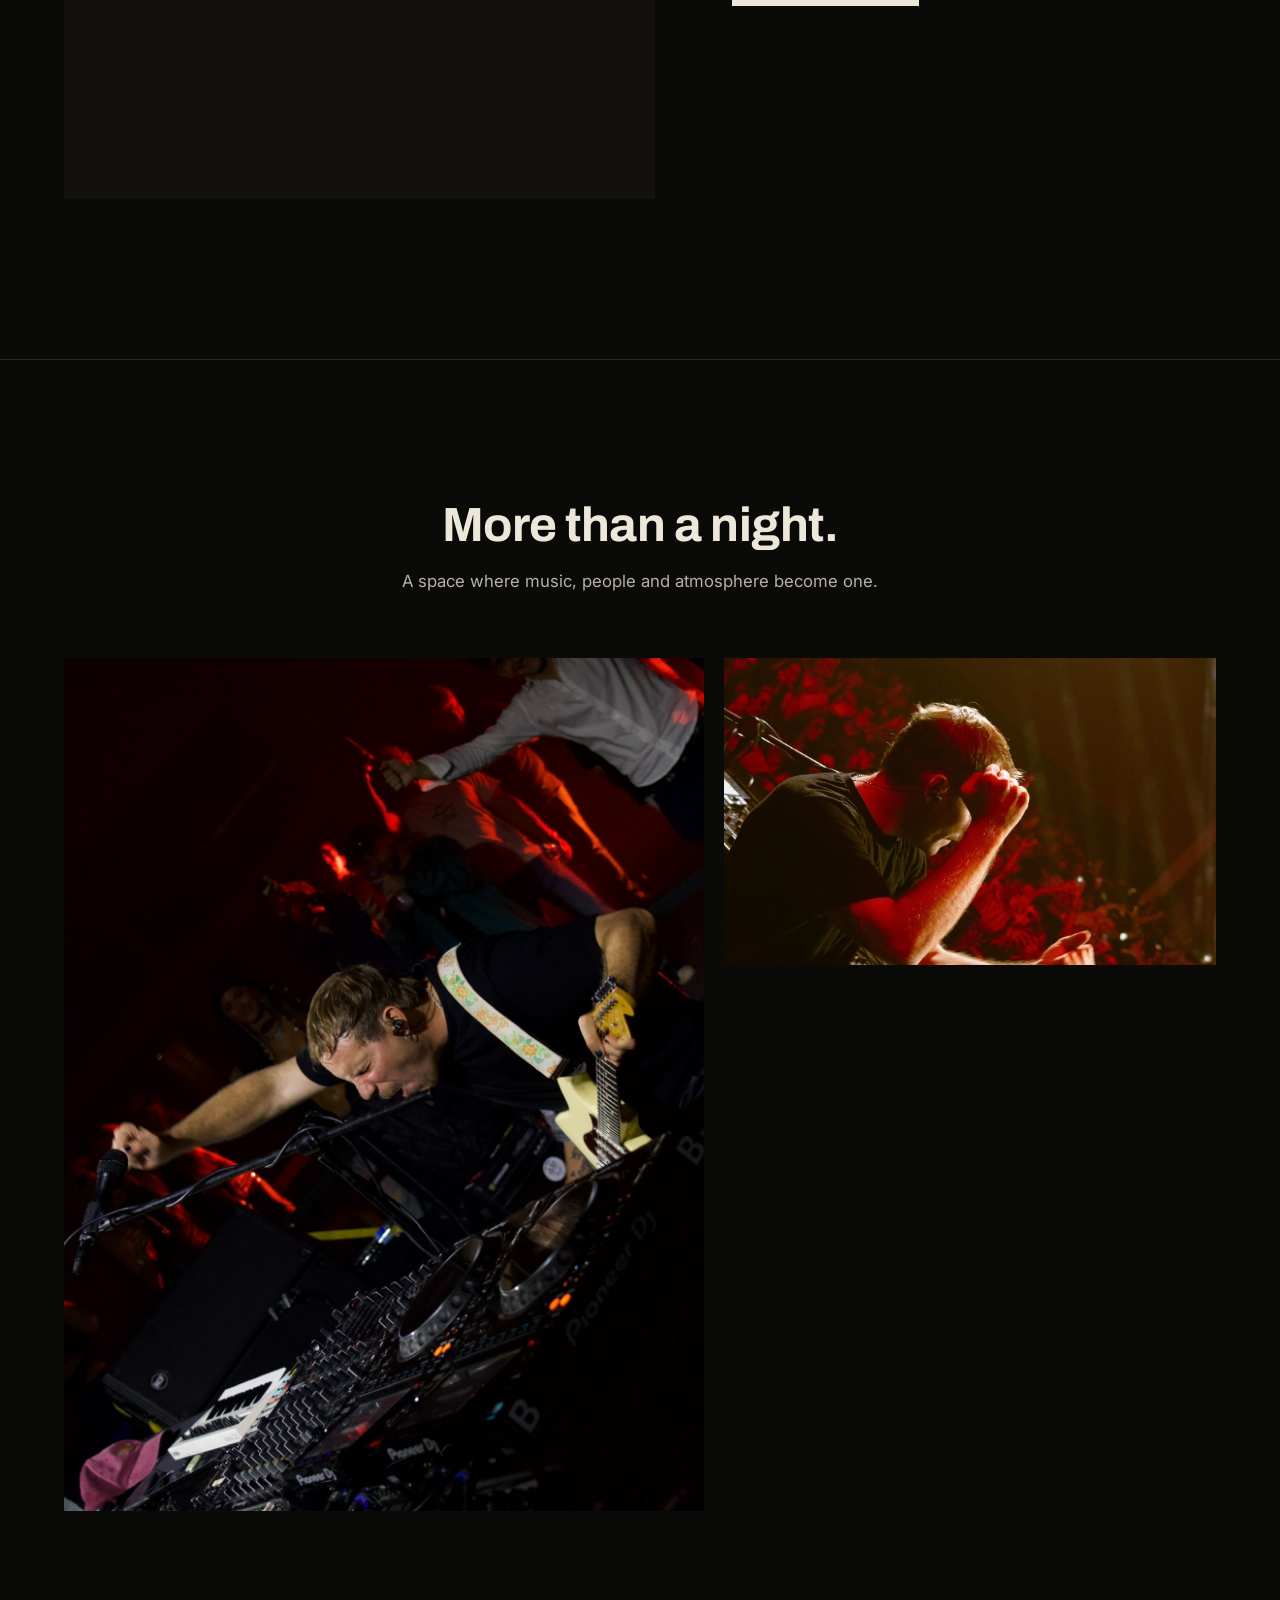
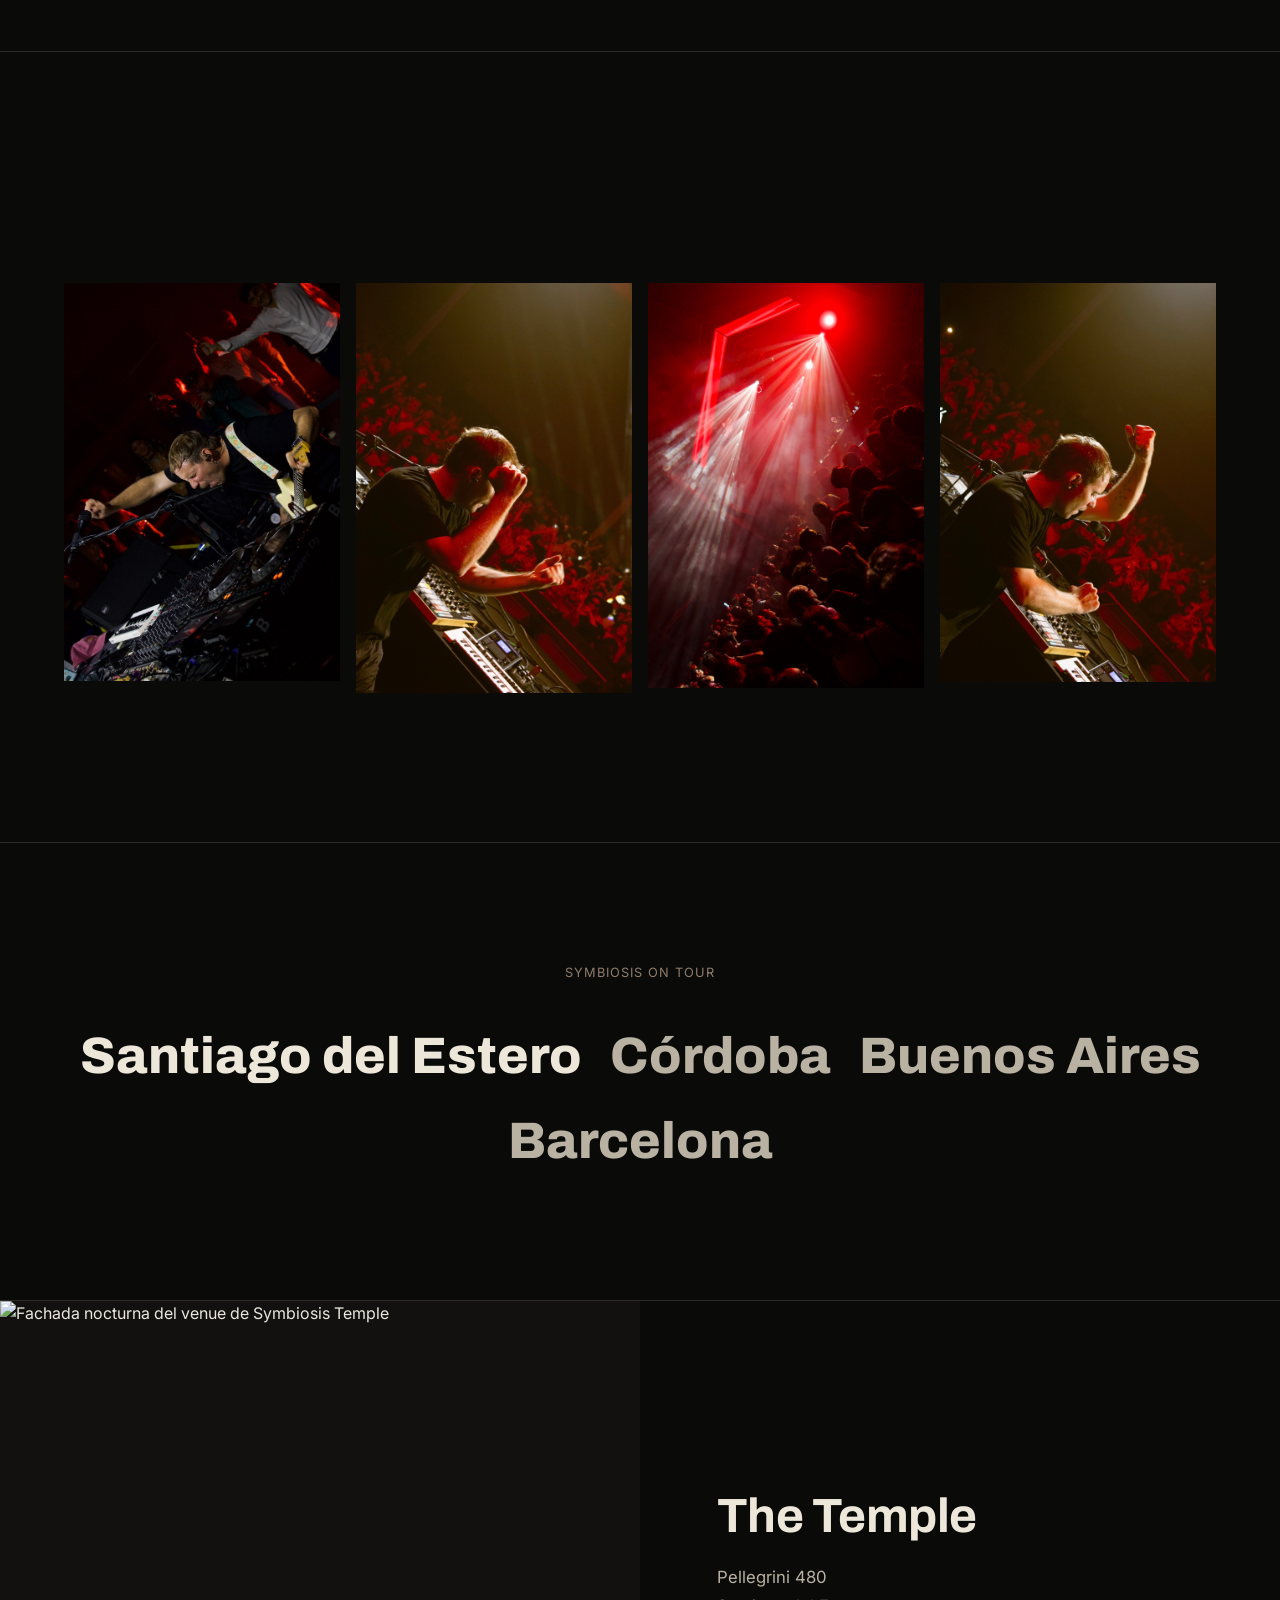
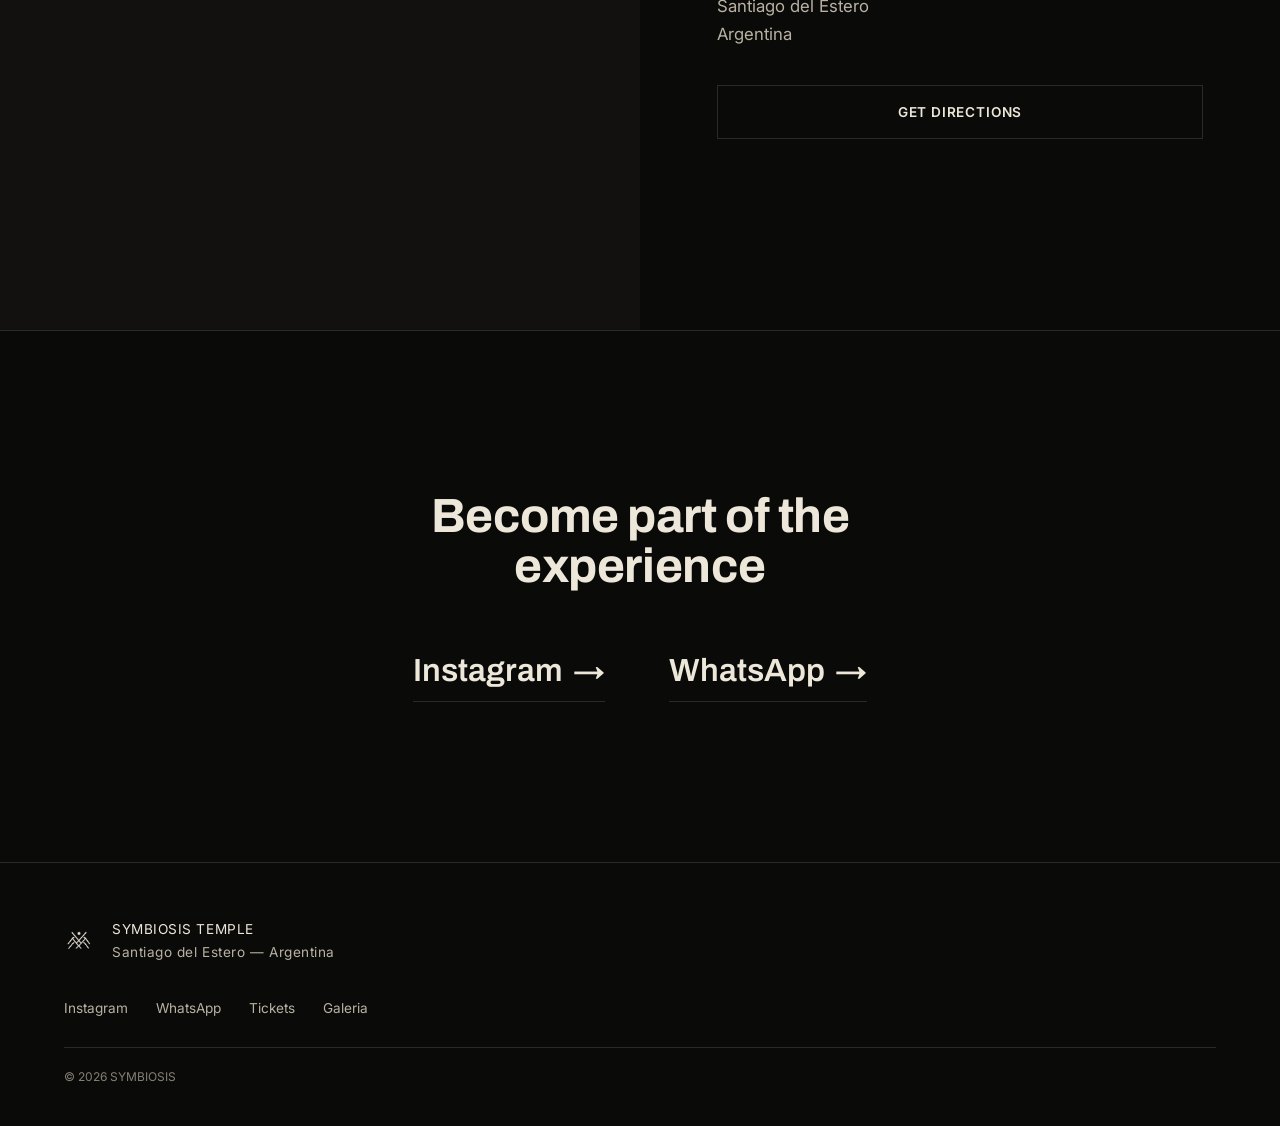
==== commit 2b542aa7: "Update index.html" ====
--- a/index.html
+++ b/index.html
@@ -45,11 +45,11 @@
     </a>
 
     <nav class="nav__links" aria-label="Navegación principal">
-      <a href="#event">Events</a>
-      <a href="#experience">Experience</a>
-      <a href="#gallery">Gallery</a>
-      <a href="#location">Location</a>
-      <a href="#community">Contact</a>
+      <a href="#event">Eventos</a>
+      <a href="#experience">Experiencias</a>
+      <a href="#gallery">Galeria</a>
+      <a href="#location">Ubicación</a>
+      <a href="#community">Contacto</a>
     </nav>
 
     <a class="nav__tickets" href="https://www.passline.com/eventos/nacho-bolognani-symbiosis-sde?fbclid=PAdGRleAUGj_hwZG9mAmZkaWQWUNt5p2Z7was7JkwERwHZvMlFESf2ZmV4dG4DYWVtAjExAHNydGMGYXBwX2lkDzEyNDAyNDU3NDI4NzQxNAABp_tJlUmgQTsUXOgIyXSKNhoA3nC5AogmcqTg2aErtDW7UpP689GbJNOoP5A6_aem_KXXkY2bFWEol131zxsP7lw&utm_id=97760_v0_s00_e0_tv6_a1denngo7zzr8e" target="_blank" rel="noopener noreferrer">Tickets</a>
@@ -63,11 +63,11 @@
 <!-- ============ MOBILE FULLSCREEN MENU ============ -->
 <div class="mobile-menu" id="mobileMenu">
   <nav aria-label="Navegación móvil">
-    <a href="#event">Events</a>
-    <a href="#experience">Experience</a>
-    <a href="#gallery">Gallery</a>
-    <a href="#location">Location</a>
-    <a href="#community">Contact</a>
+    <a href="#event">Eventos</a>
+    <a href="#experience">Experiencias</a>
+    <a href="#gallery">Galeria</a>
+    <a href="#location">Ubicación</a>
+    <a href="#community">Contacto</a>
     <a href="https://www.passline.com/eventos/nacho-bolognani-symbiosis-sde?fbclid=PAdGRleAUGj_hwZG9mAmZkaWQWUNt5p2Z7was7JkwERwHZvMlFESf2ZmV4dG4DYWVtAjExAHNydGMGYXBwX2lkDzEyNDAyNDU3NDI4NzQxNAABp_tJlUmgQTsUXOgIyXSKNhoA3nC5AogmcqTg2aErtDW7UpP689GbJNOoP5A6_aem_KXXkY2bFWEol131zxsP7lw&utm_id=97760_v0_s00_e0_tv6_a1denngo7zzr8e" target="_blank" rel="noopener noreferrer" class="mobile-menu__tickets">Tickets</a>
   </nav>
 </div>
@@ -88,8 +88,8 @@
       <p class="hero__tagline">Music. Connection. Experience.</p>
 
       <div class="hero__ctas">
-        <a href="#event" class="btn btn--solid">Next Event</a>
-        <a href="#experience" class="btn btn--ghost">Discover Symbiosis</a>
+        <a href="#event" class="btn btn--solid">Proximmo Evento</a>
+        <a href="#experience" class="btn btn--ghost">Descubrí Symbiosis</a>
       </div>
     </div>
 
@@ -106,7 +106,7 @@
       </div>
 
       <div class="event__info reveal">
-        <p class="event__eyebrow">Next Event</p>
+        <p class="event__eyebrow">Proximo Evento</p>
         <h2 class="event__artist" id="eventArtist">NACHO BOLOGNANI</h2>
         <p class="event__meta" id="eventMeta">SYMBIOSIS — SANTIAGO DEL ESTERO</p>
         <p class="event__datetime" id="eventDatetime"></p>
@@ -202,7 +202,7 @@
     <a href="https://www.instagram.com/symbiosistemple?igsi=Ymo3eWM1ejIyeDQ1" target="_blank" rel="noopener noreferrer">Instagram</a>
     <a href="https://wa.me/5493856885495" target="_blank" rel="noopener noreferrer">WhatsApp</a>
     <a href="https://www.passline.com/eventos/nacho-bolognani-symbiosis-sde?fbclid=PAdGRleAUGj_hwZG9mAmZkaWQWUNt5p2Z7was7JkwERwHZvMlFESf2ZmV4dG4DYWVtAjExAHNydGMGYXBwX2lkDzEyNDAyNDU3NDI4NzQxNAABp_tJlUmgQTsUXOgIyXSKNhoA3nC5AogmcqTg2aErtDW7UpP689GbJNOoP5A6_aem_KXXkY2bFWEol131zxsP7lw&utm_id=97760_v0_s00_e0_tv6_a1denngo7zzr8e" target="_blank" rel="noopener noreferrer">Tickets</a>
-    <a href="#gallery">Gallery</a>
+    <a href="#gallery">Galeria</a>
   </nav>
 
   <p class="footer__copy" id="footerCopy"></p>
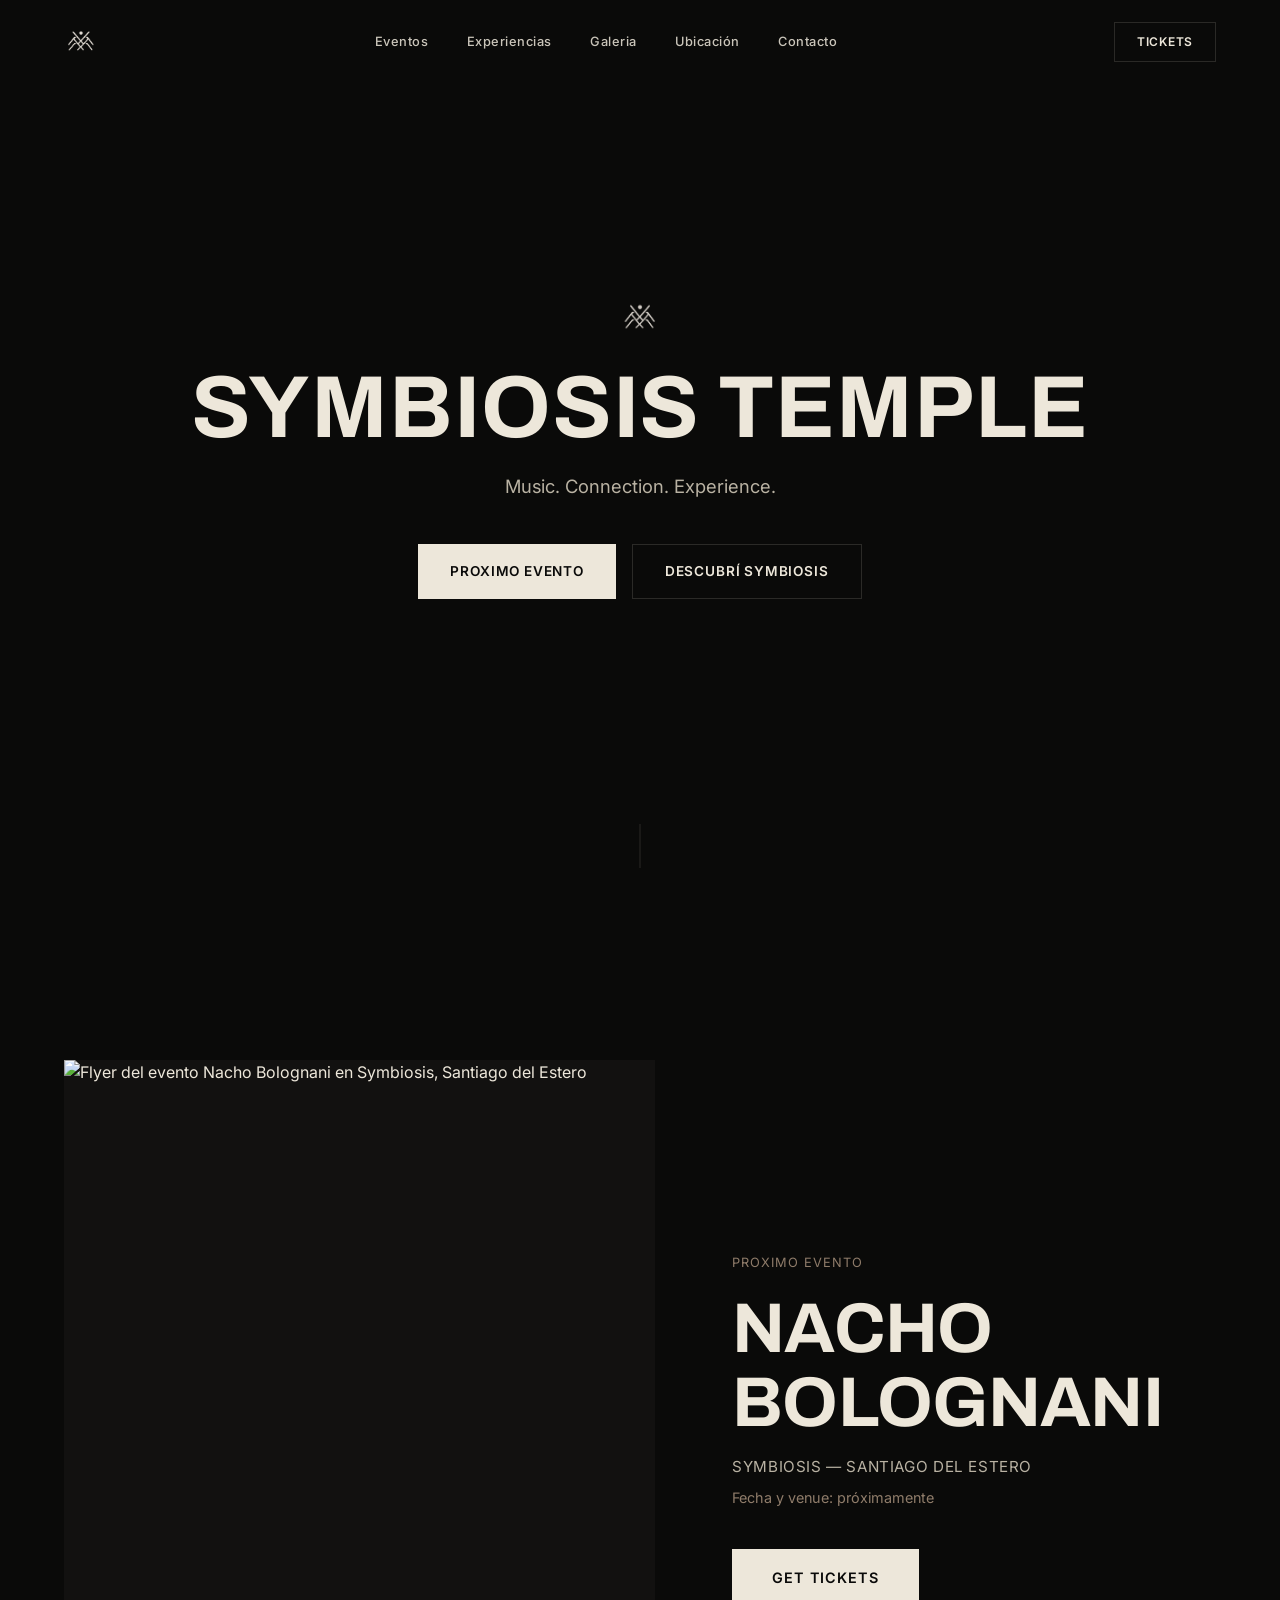
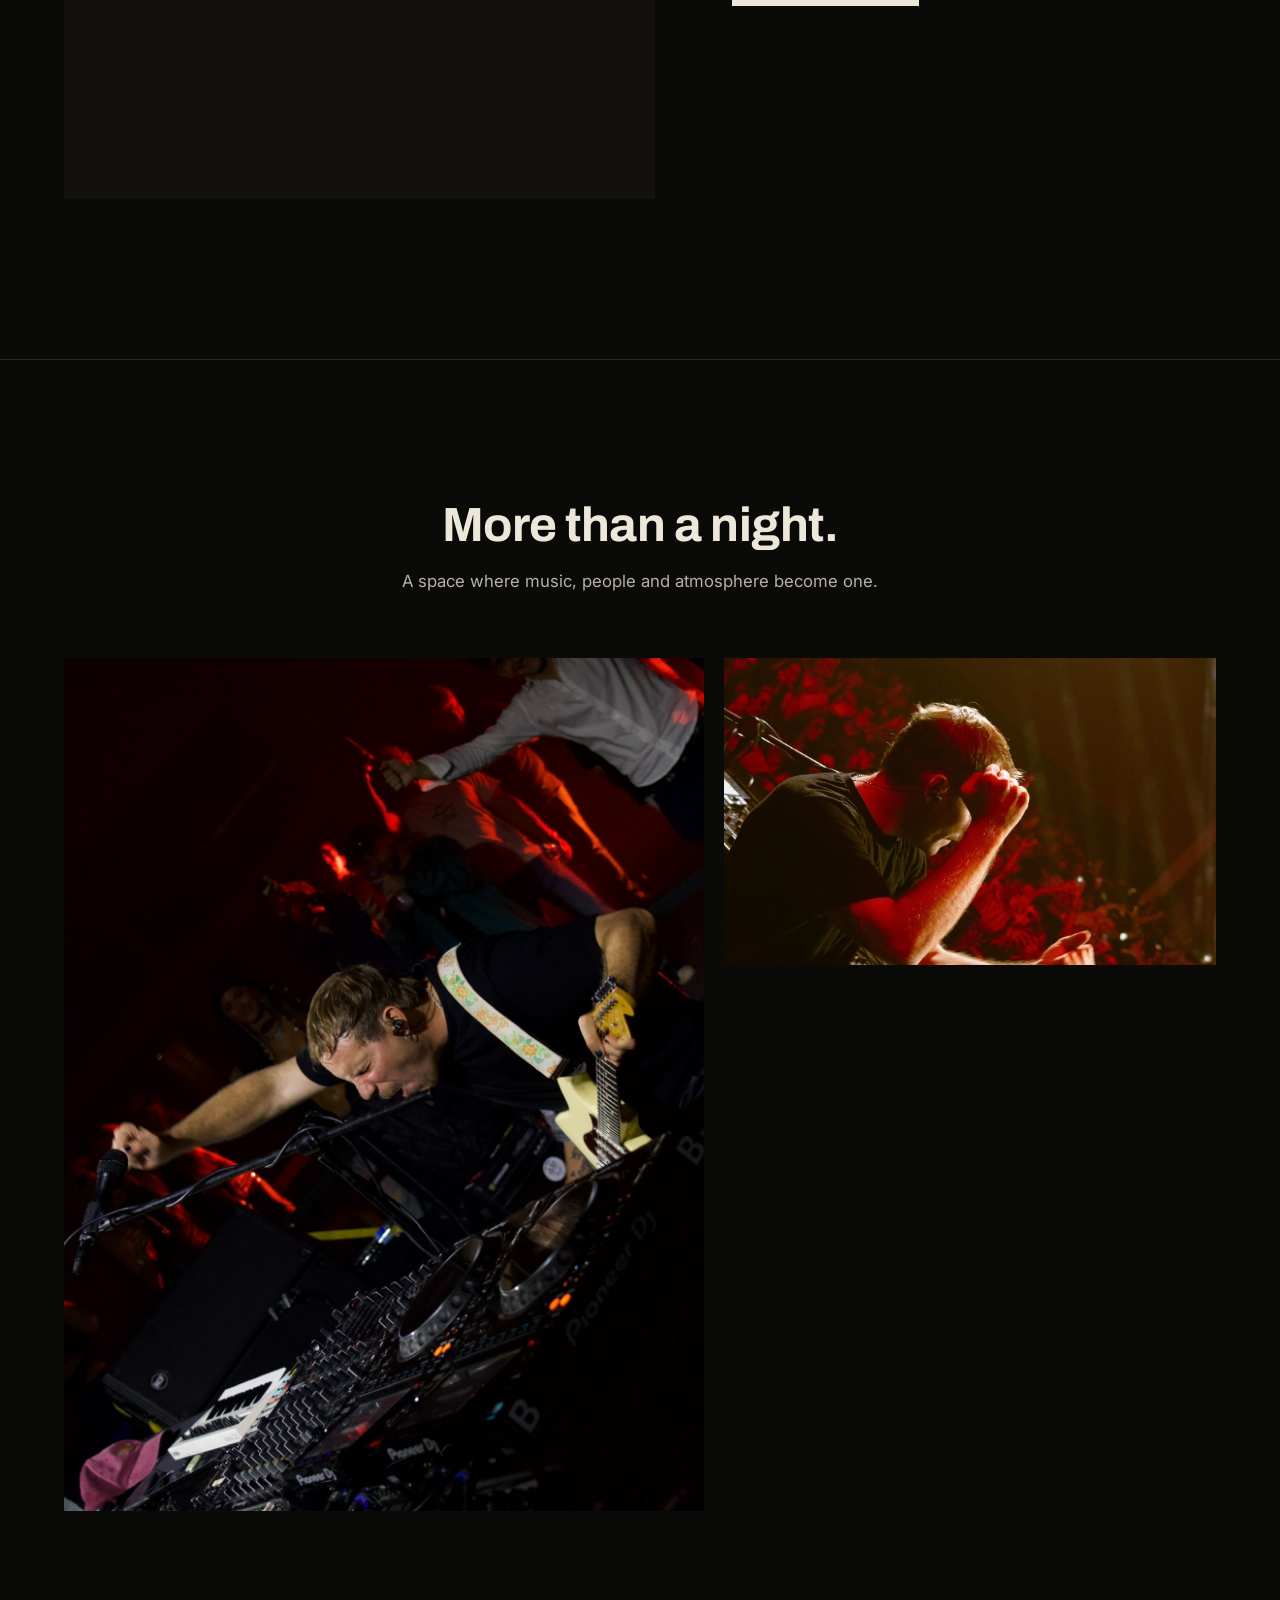
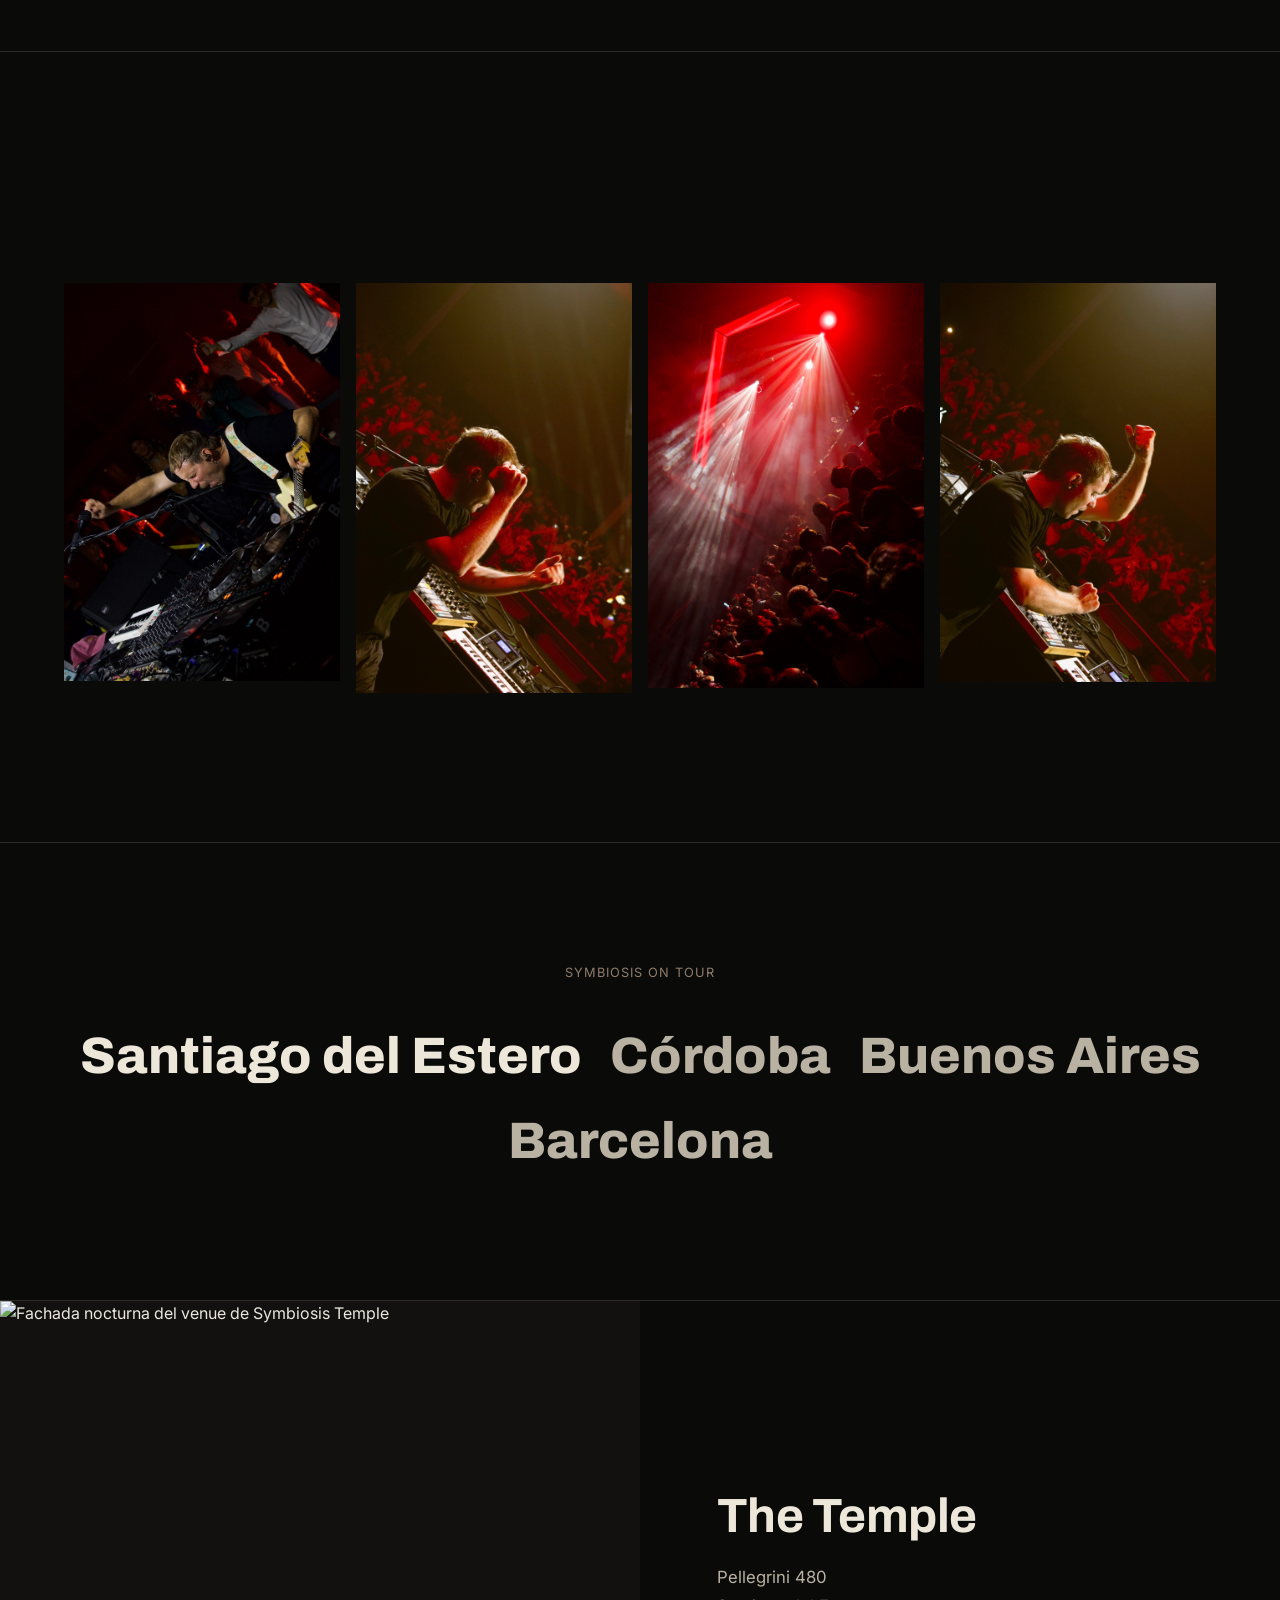
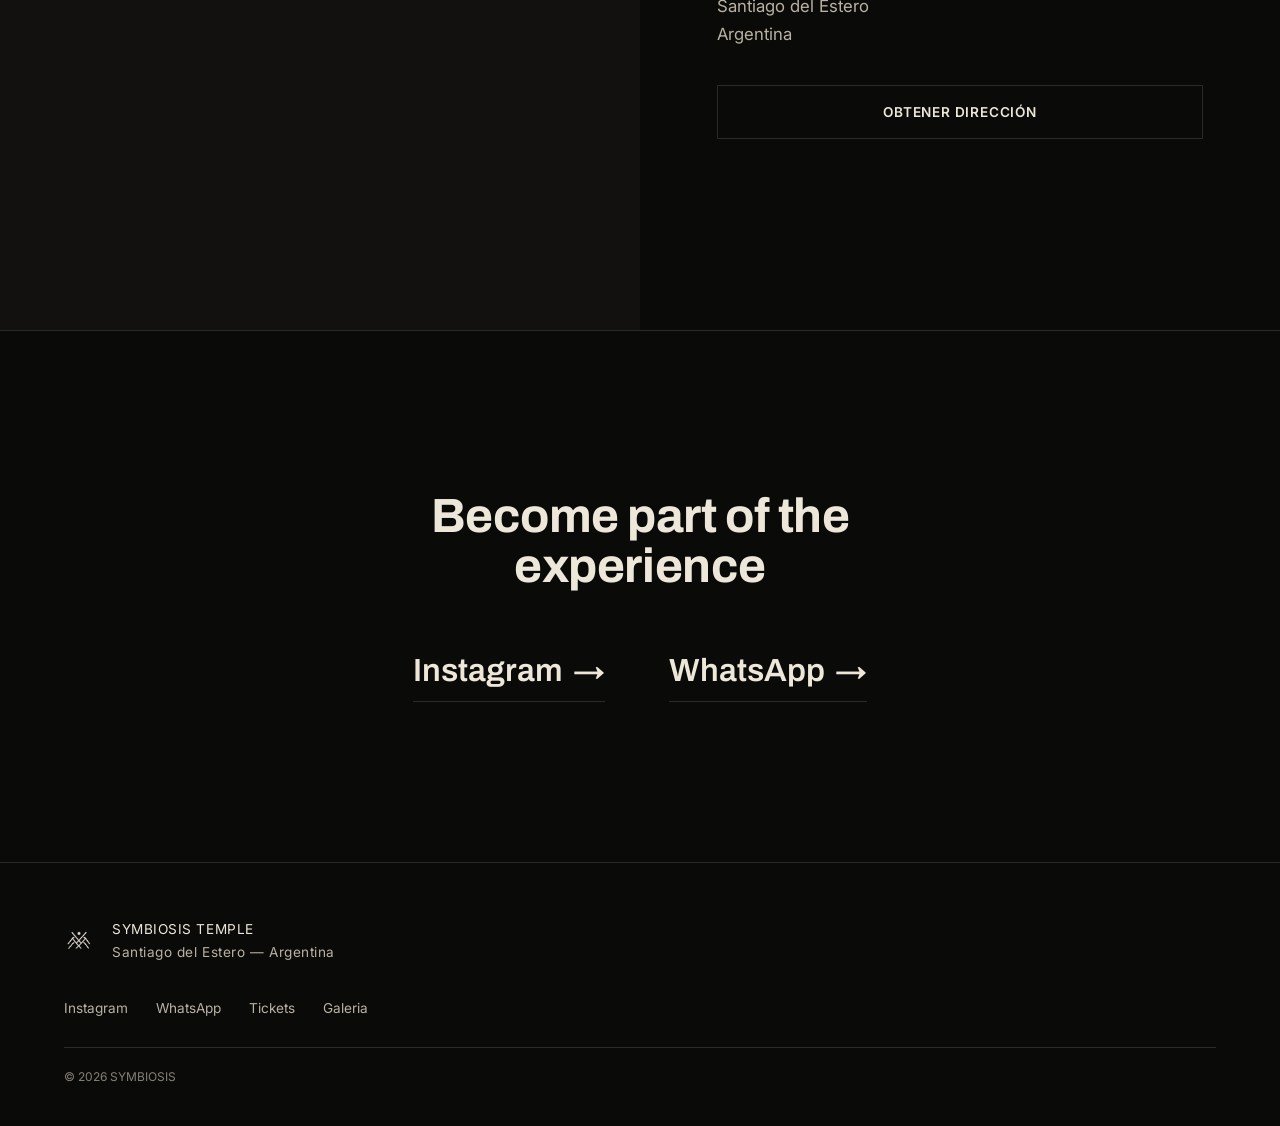
==== commit 6cbd8585: "Update index.html" ====
--- a/index.html
+++ b/index.html
@@ -88,7 +88,7 @@
       <p class="hero__tagline">Music. Connection. Experience.</p>
 
       <div class="hero__ctas">
-        <a href="#event" class="btn btn--solid">Proximmo Evento</a>
+        <a href="#event" class="btn btn--solid">Proximo Evento</a>
         <a href="#experience" class="btn btn--ghost">Descubrí Symbiosis</a>
       </div>
     </div>
@@ -139,7 +139,7 @@
   <!-- ============ GALLERY ============ -->
   <section class="gallery" id="gallery">
     <div class="gallery__head reveal">
-      <h2>Gallery</h2>
+      <h2>Galeria</h2>
       <a href="https://drive.google.com/drive/folders/1XQXpq922OKyMdqFSB9O_jgFQtaaxKQf-" target="_blank" rel="noopener noreferrer" class="link-arrow">View Full Gallery</a>
     </div>
 
@@ -173,7 +173,7 @@
     <div class="location__info reveal">
       <h2>The Temple</h2>
       <p>Pellegrini 480<br>Santiago del Estero<br>Argentina</p>
-      <a href="https://tr.ee/3qpD0ArvKZ" target="_blank" rel="noopener noreferrer" class="btn btn--ghost">Get Directions</a>
+      <a href="https://tr.ee/3qpD0ArvKZ" target="_blank" rel="noopener noreferrer" class="btn btn--ghost">Obtener dirección</a>
     </div>
   </section>
 
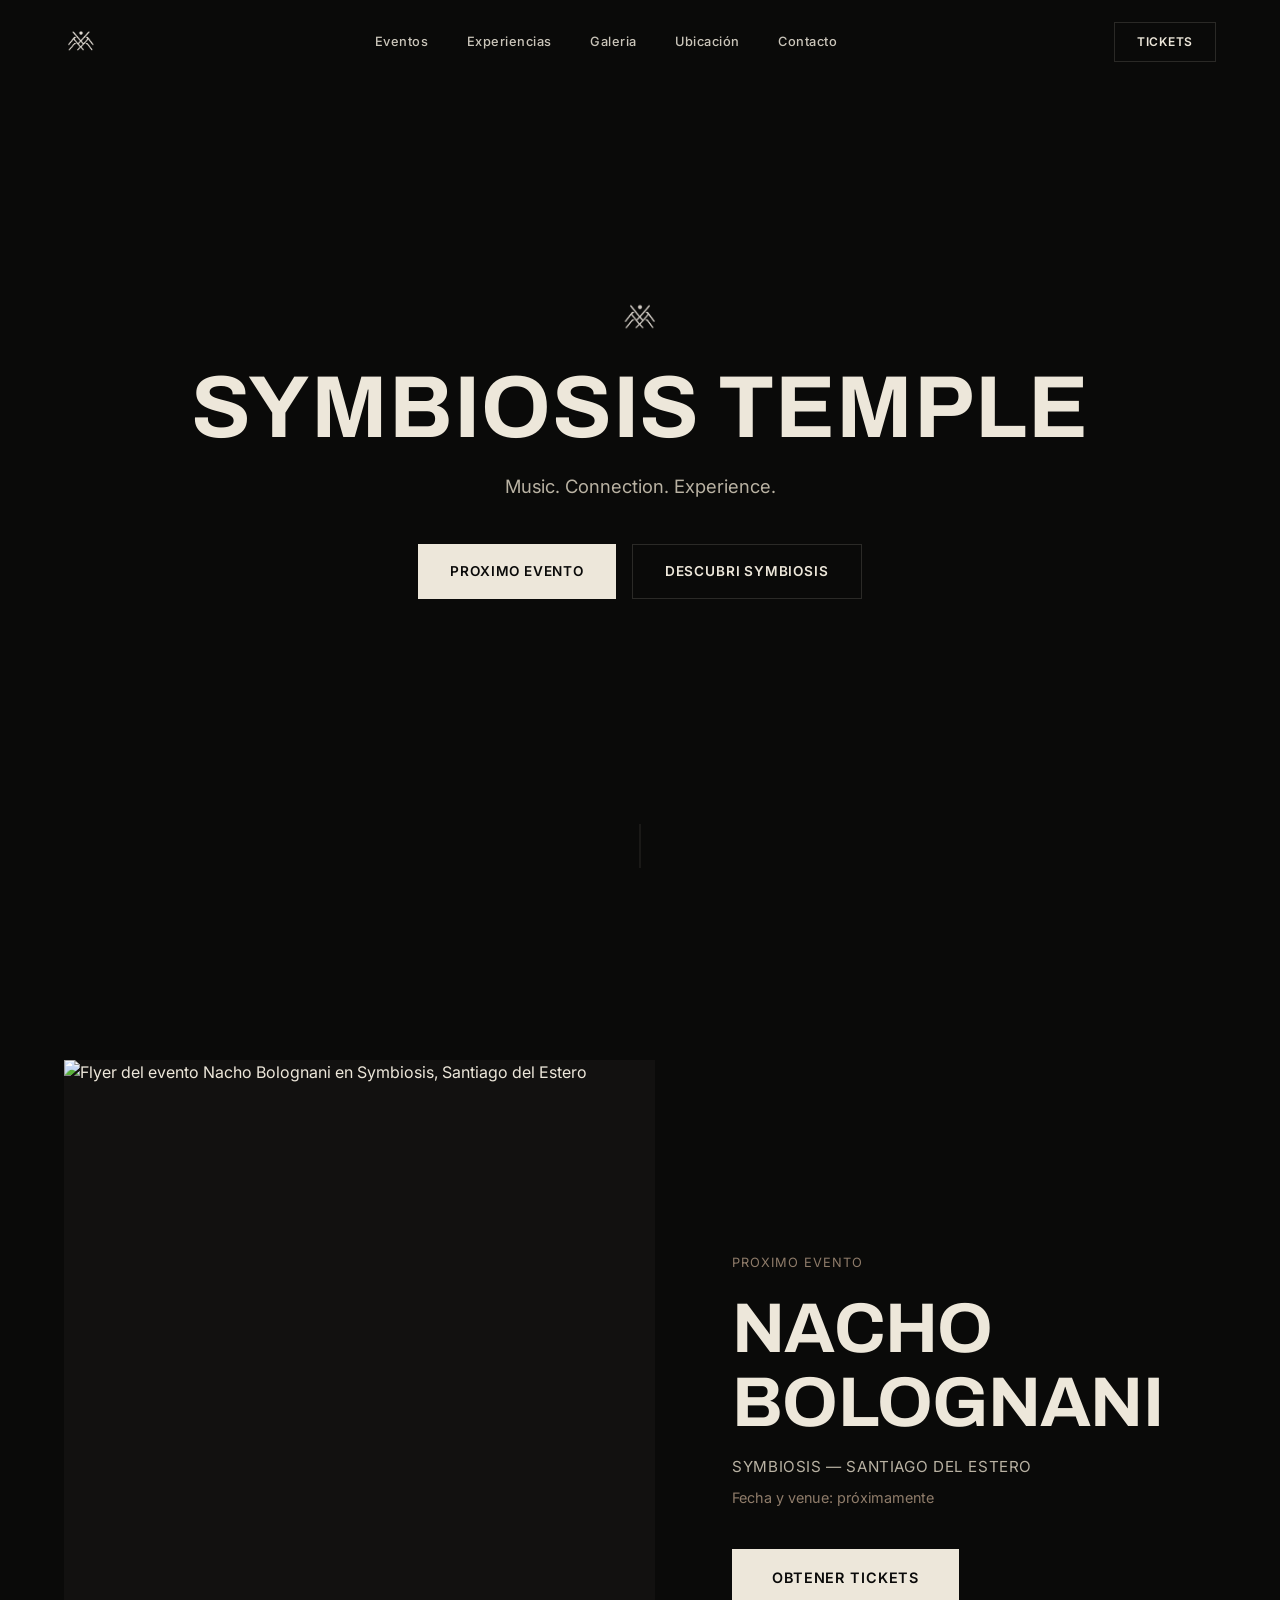
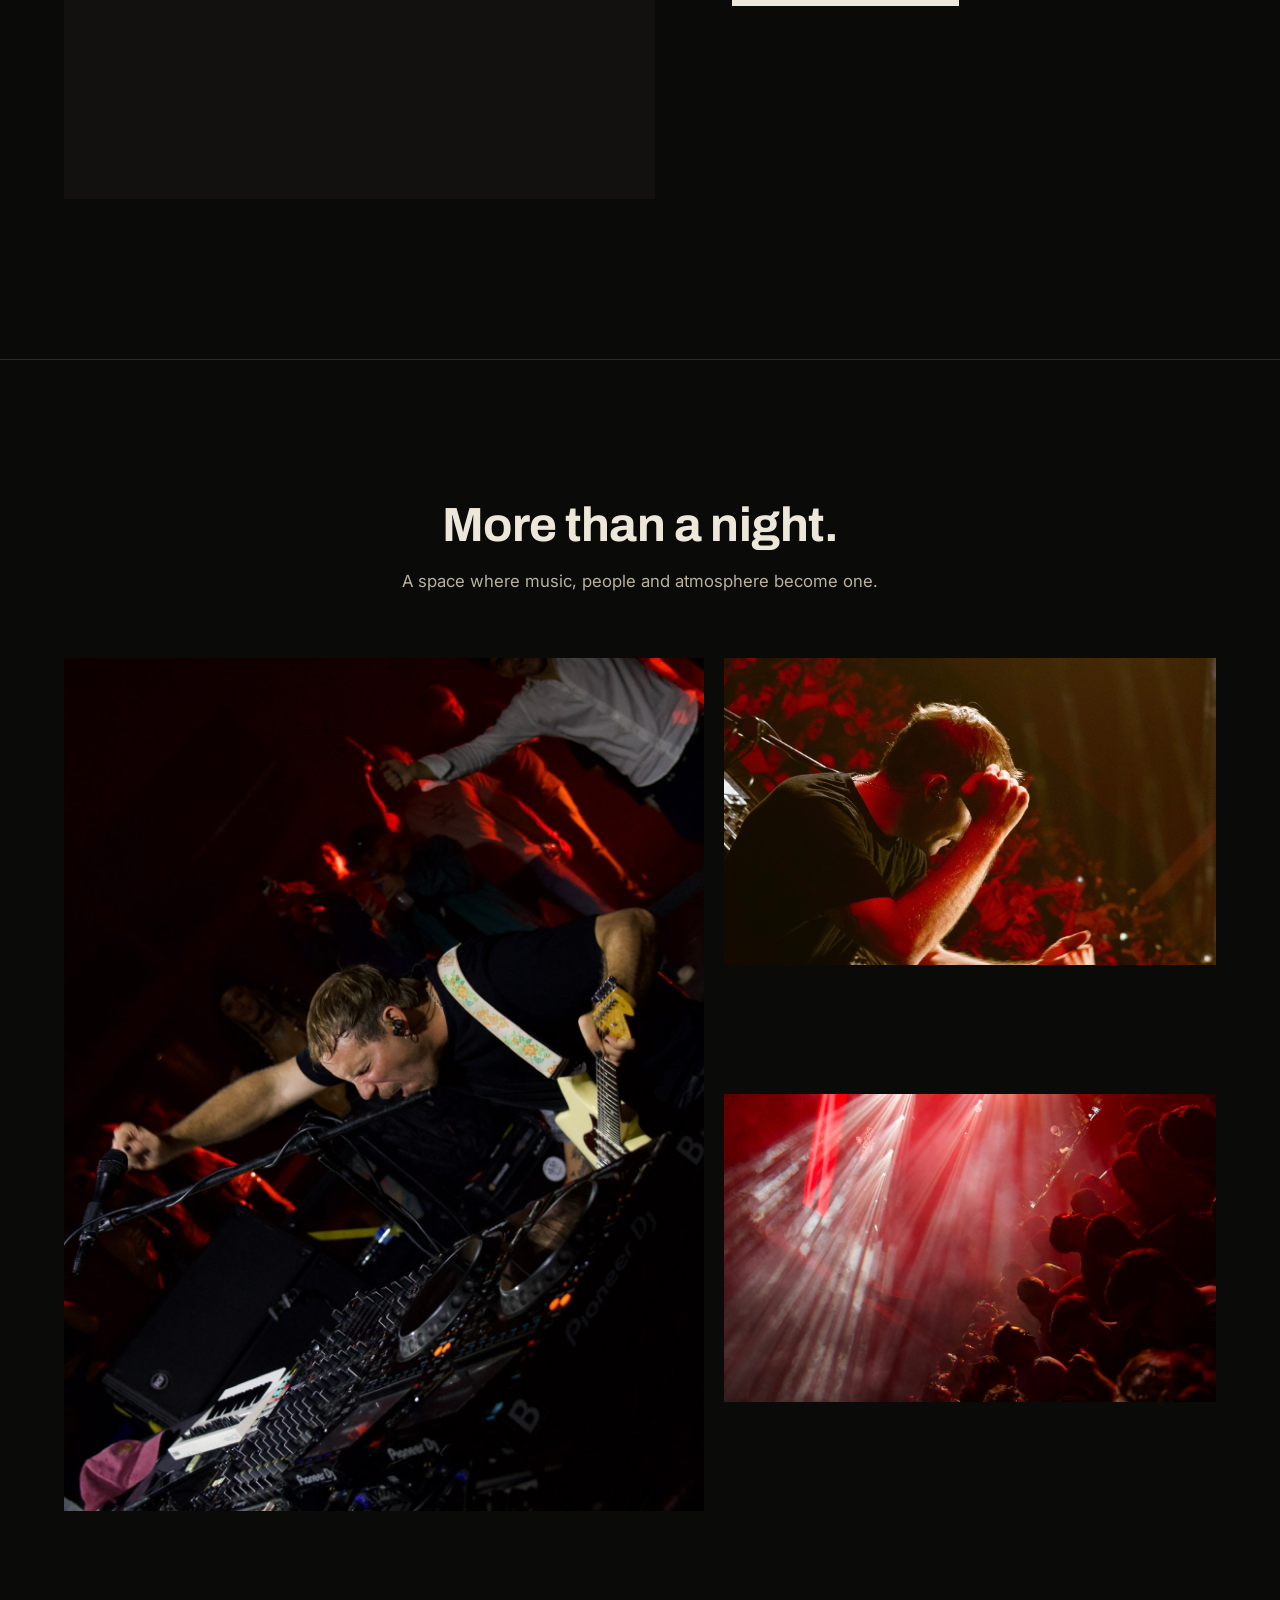
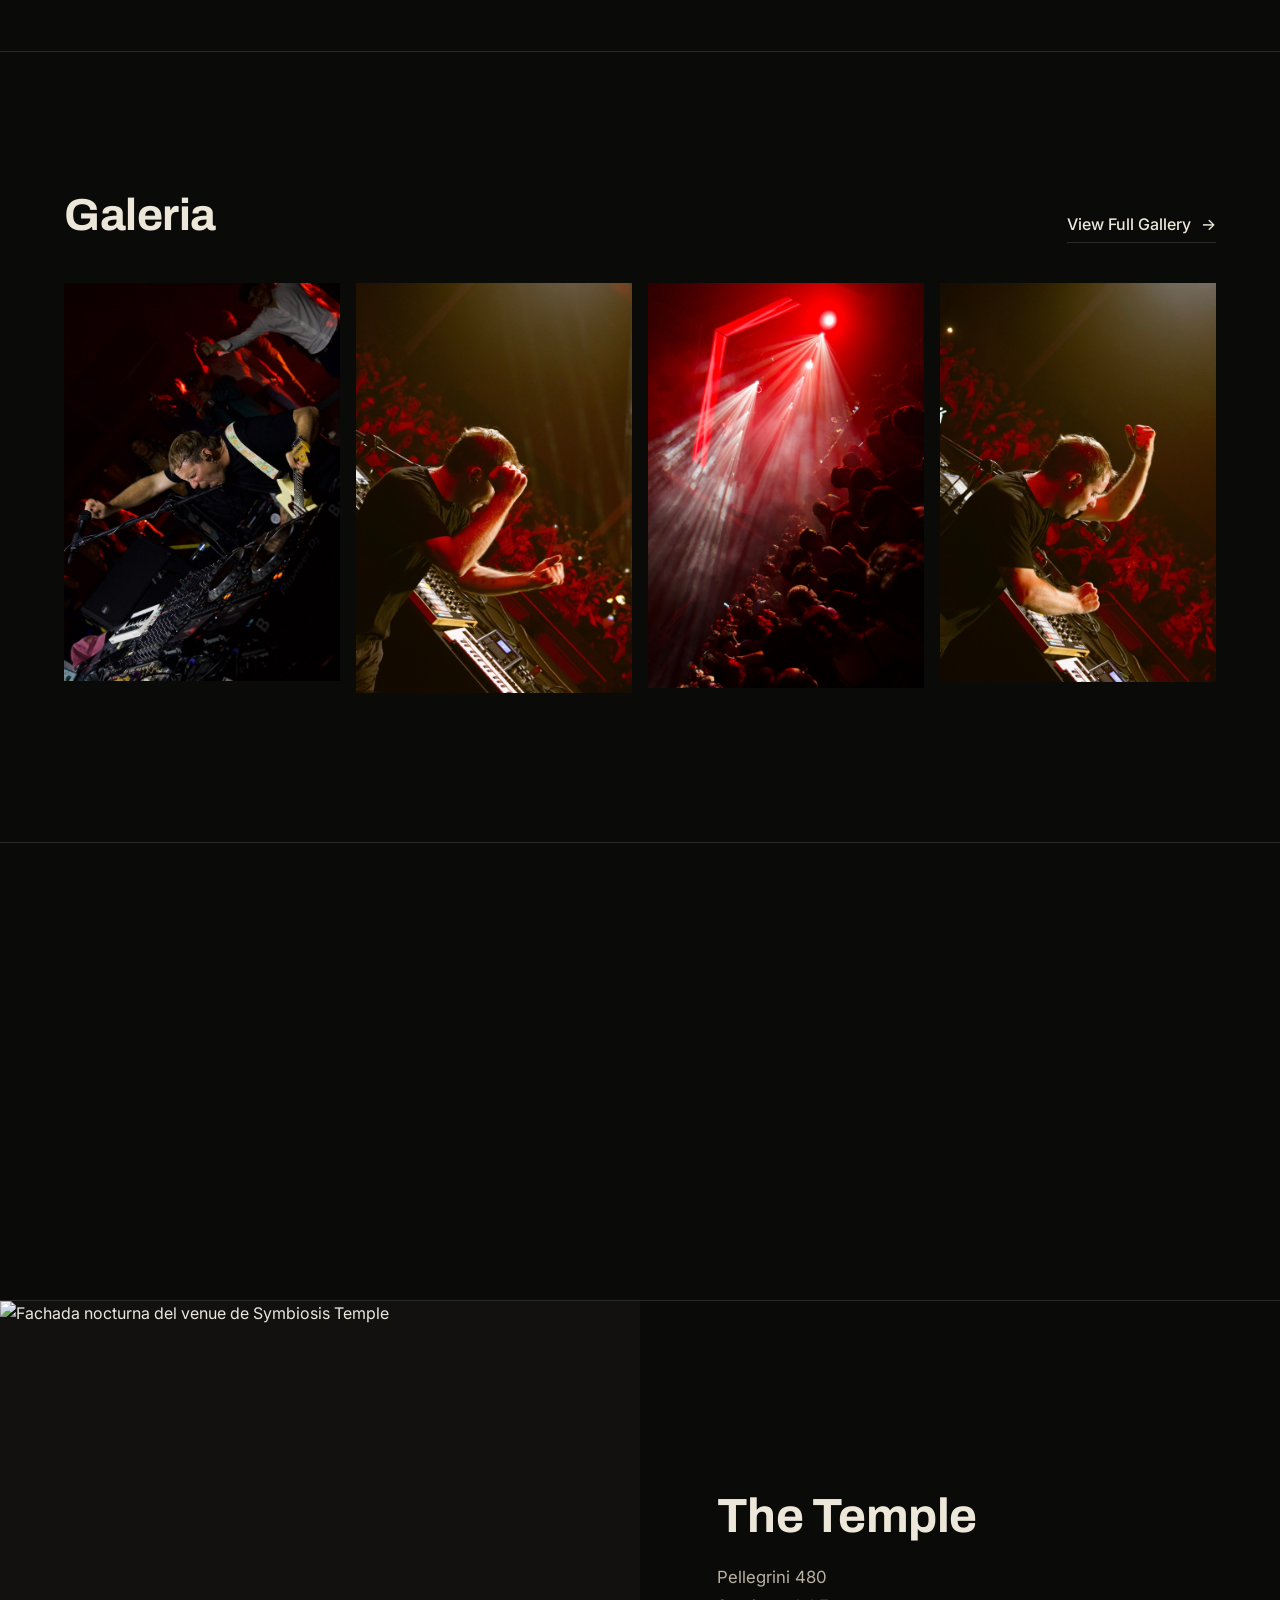
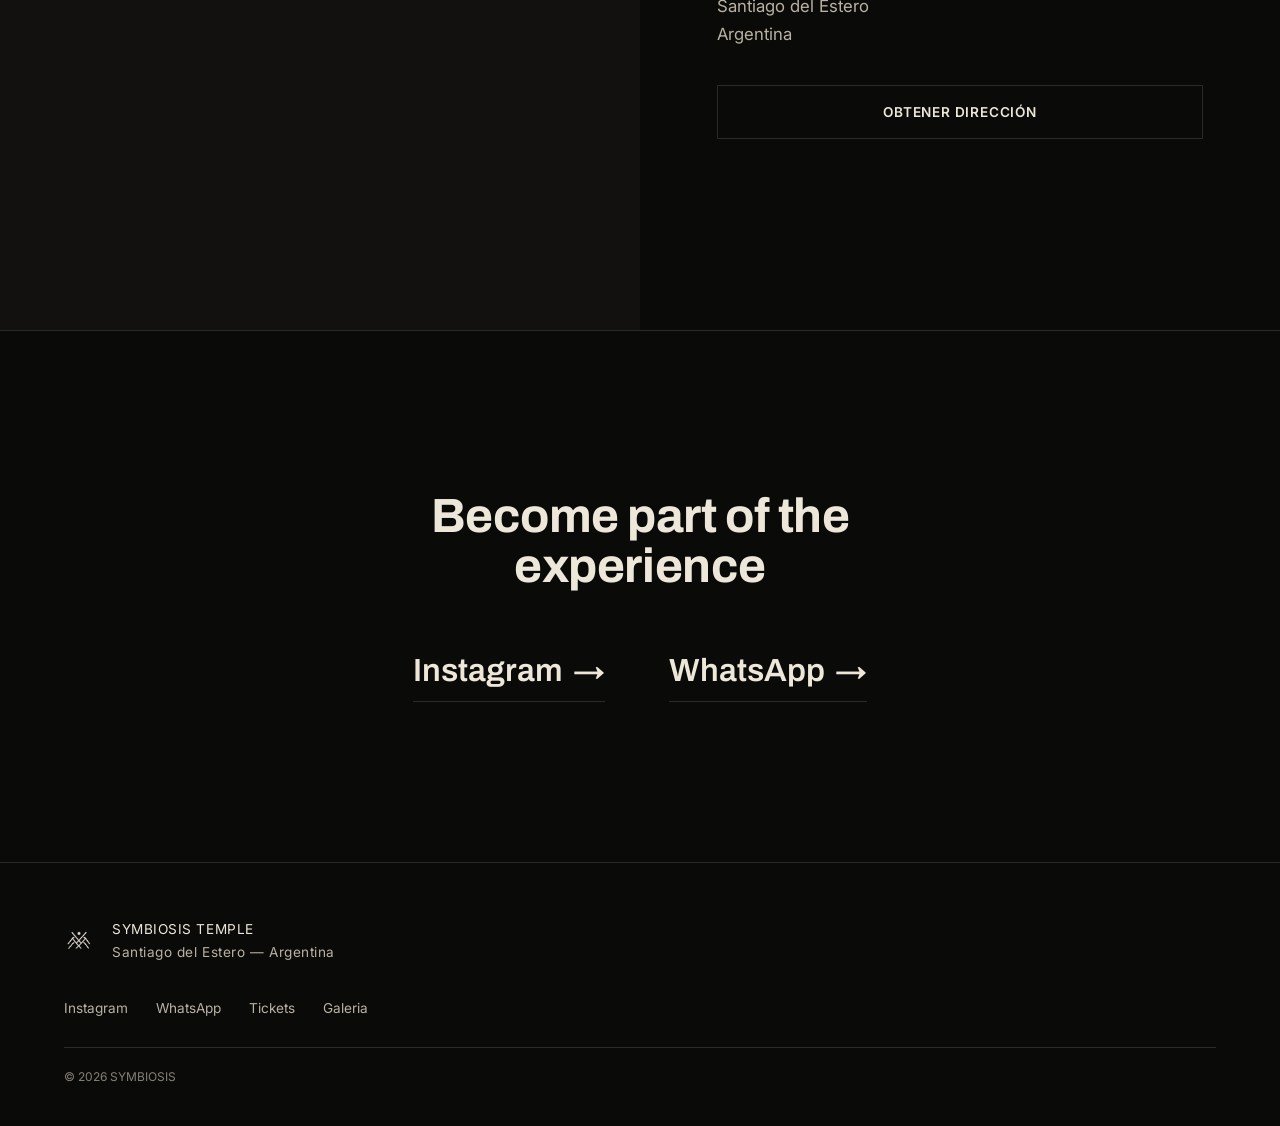
==== commit 2ac6f219: "Update index.html" ====
--- a/index.html
+++ b/index.html
@@ -89,7 +89,7 @@
 
       <div class="hero__ctas">
         <a href="#event" class="btn btn--solid">Proximo Evento</a>
-        <a href="#experience" class="btn btn--ghost">Descubrí Symbiosis</a>
+        <a href="#experience" class="btn btn--ghost">Descubri Symbiosis</a>
       </div>
     </div>
 
@@ -111,7 +111,7 @@
         <p class="event__meta" id="eventMeta">SYMBIOSIS — SANTIAGO DEL ESTERO</p>
         <p class="event__datetime" id="eventDatetime"></p>
 
-        <a id="eventTicketBtn" class="btn btn--solid btn--large" href="#" target="_blank" rel="noopener noreferrer">Get Tickets</a>
+        <a id="eventTicketBtn" class="btn btn--solid btn--large" href="#" target="_blank" rel="noopener noreferrer">Obtener Tickets</a>
       </div>
     </div>
   </section>
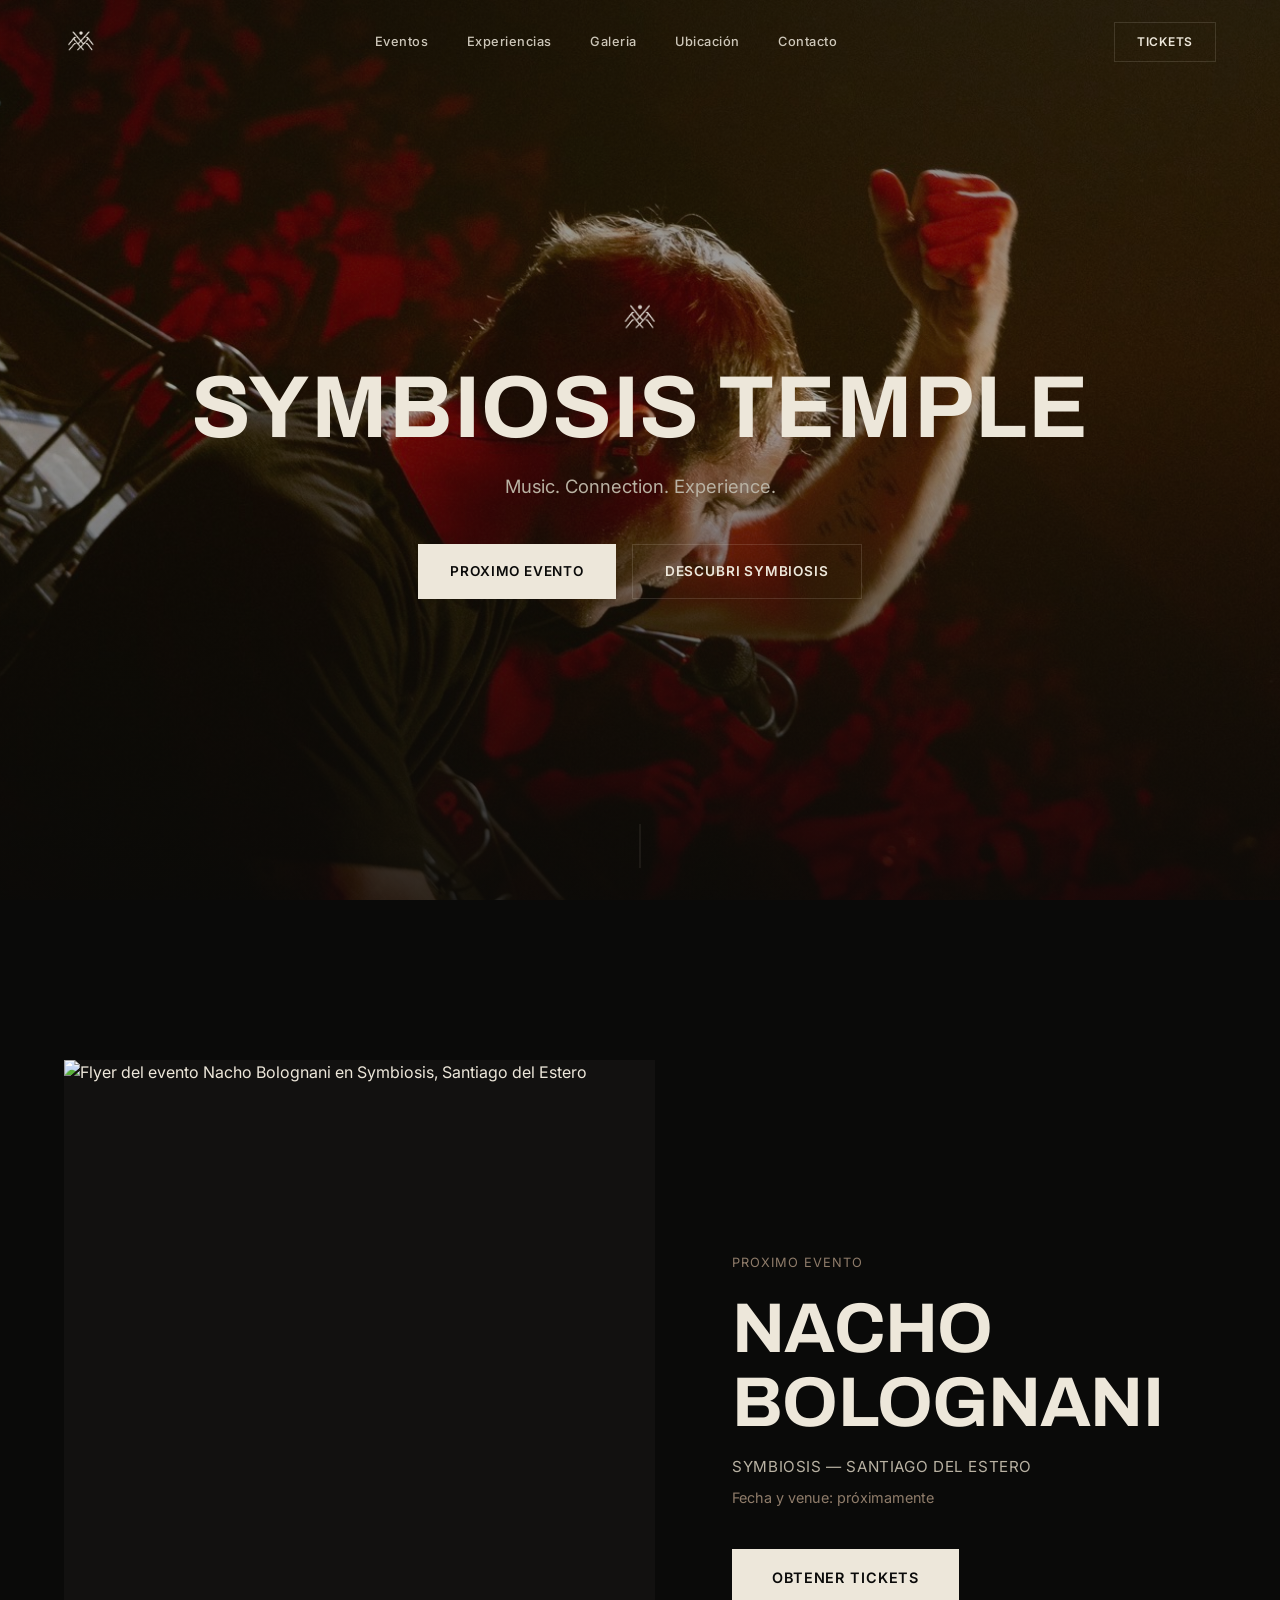
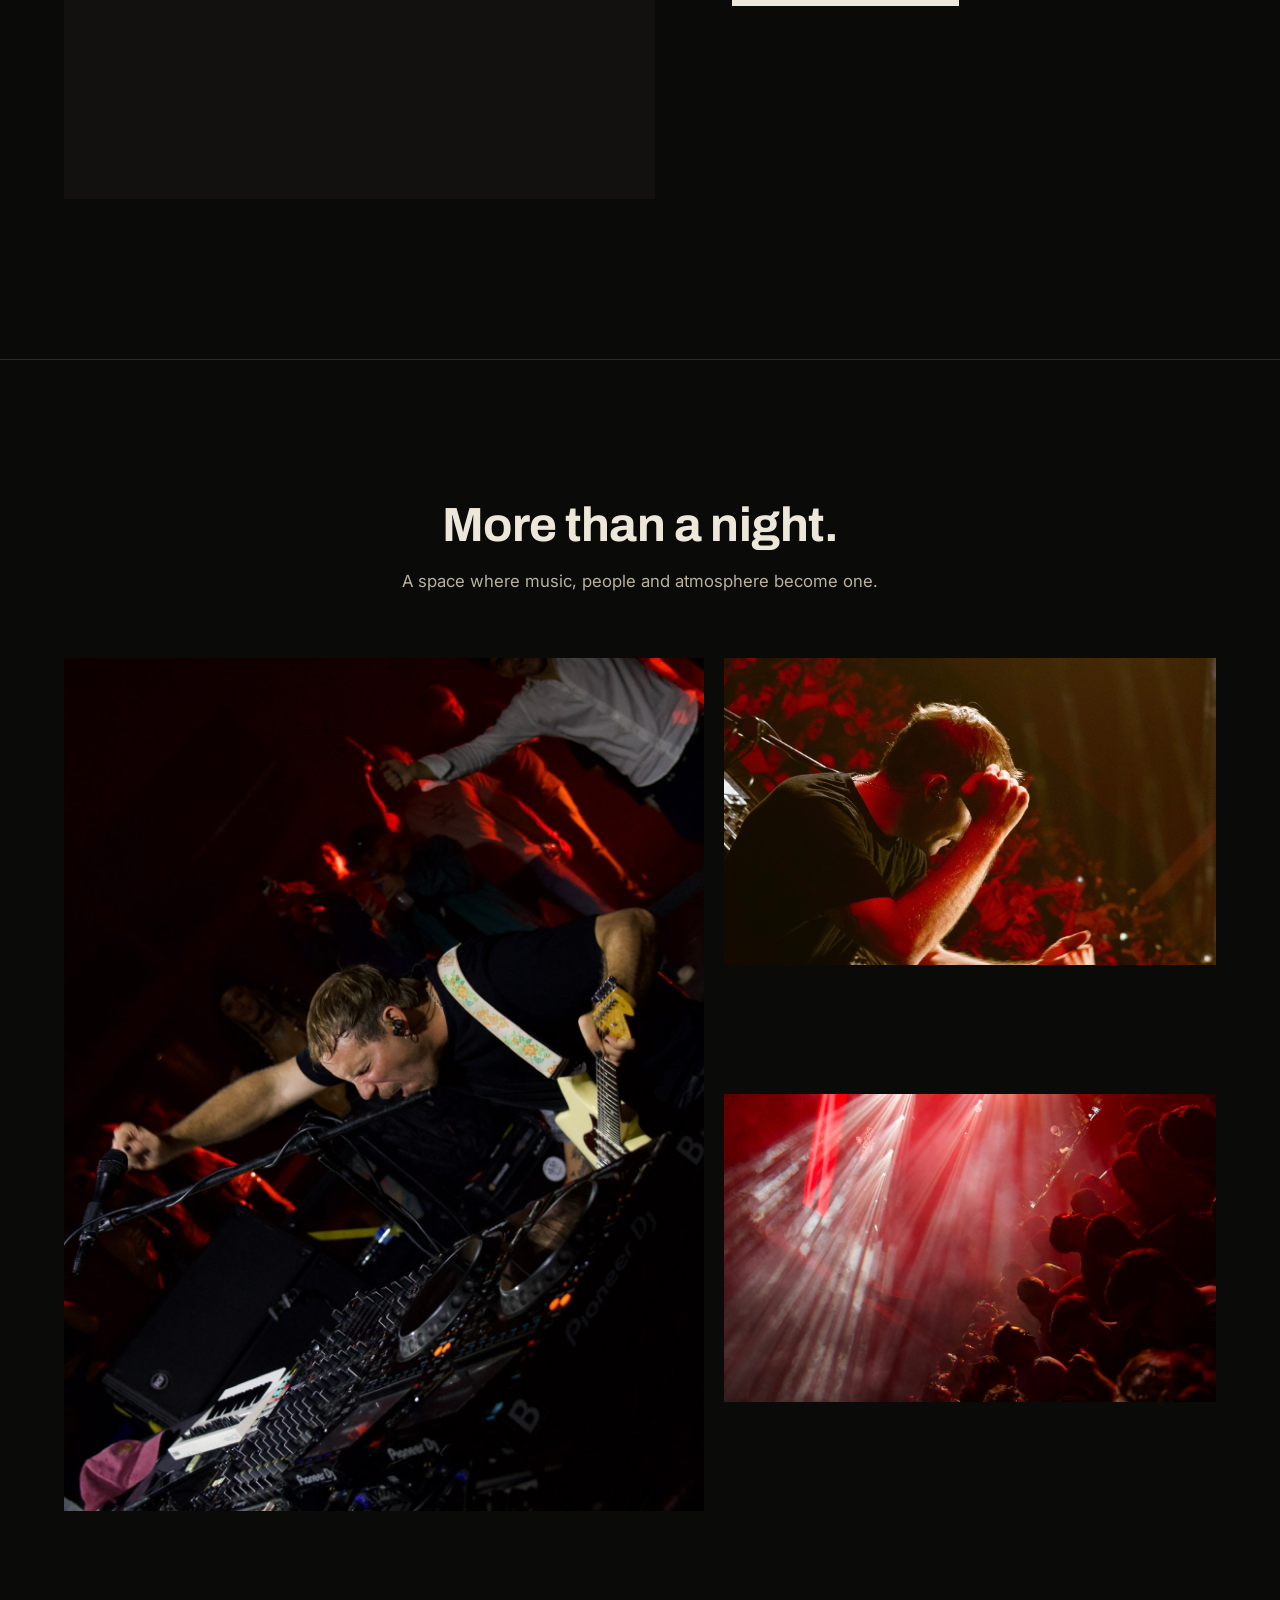
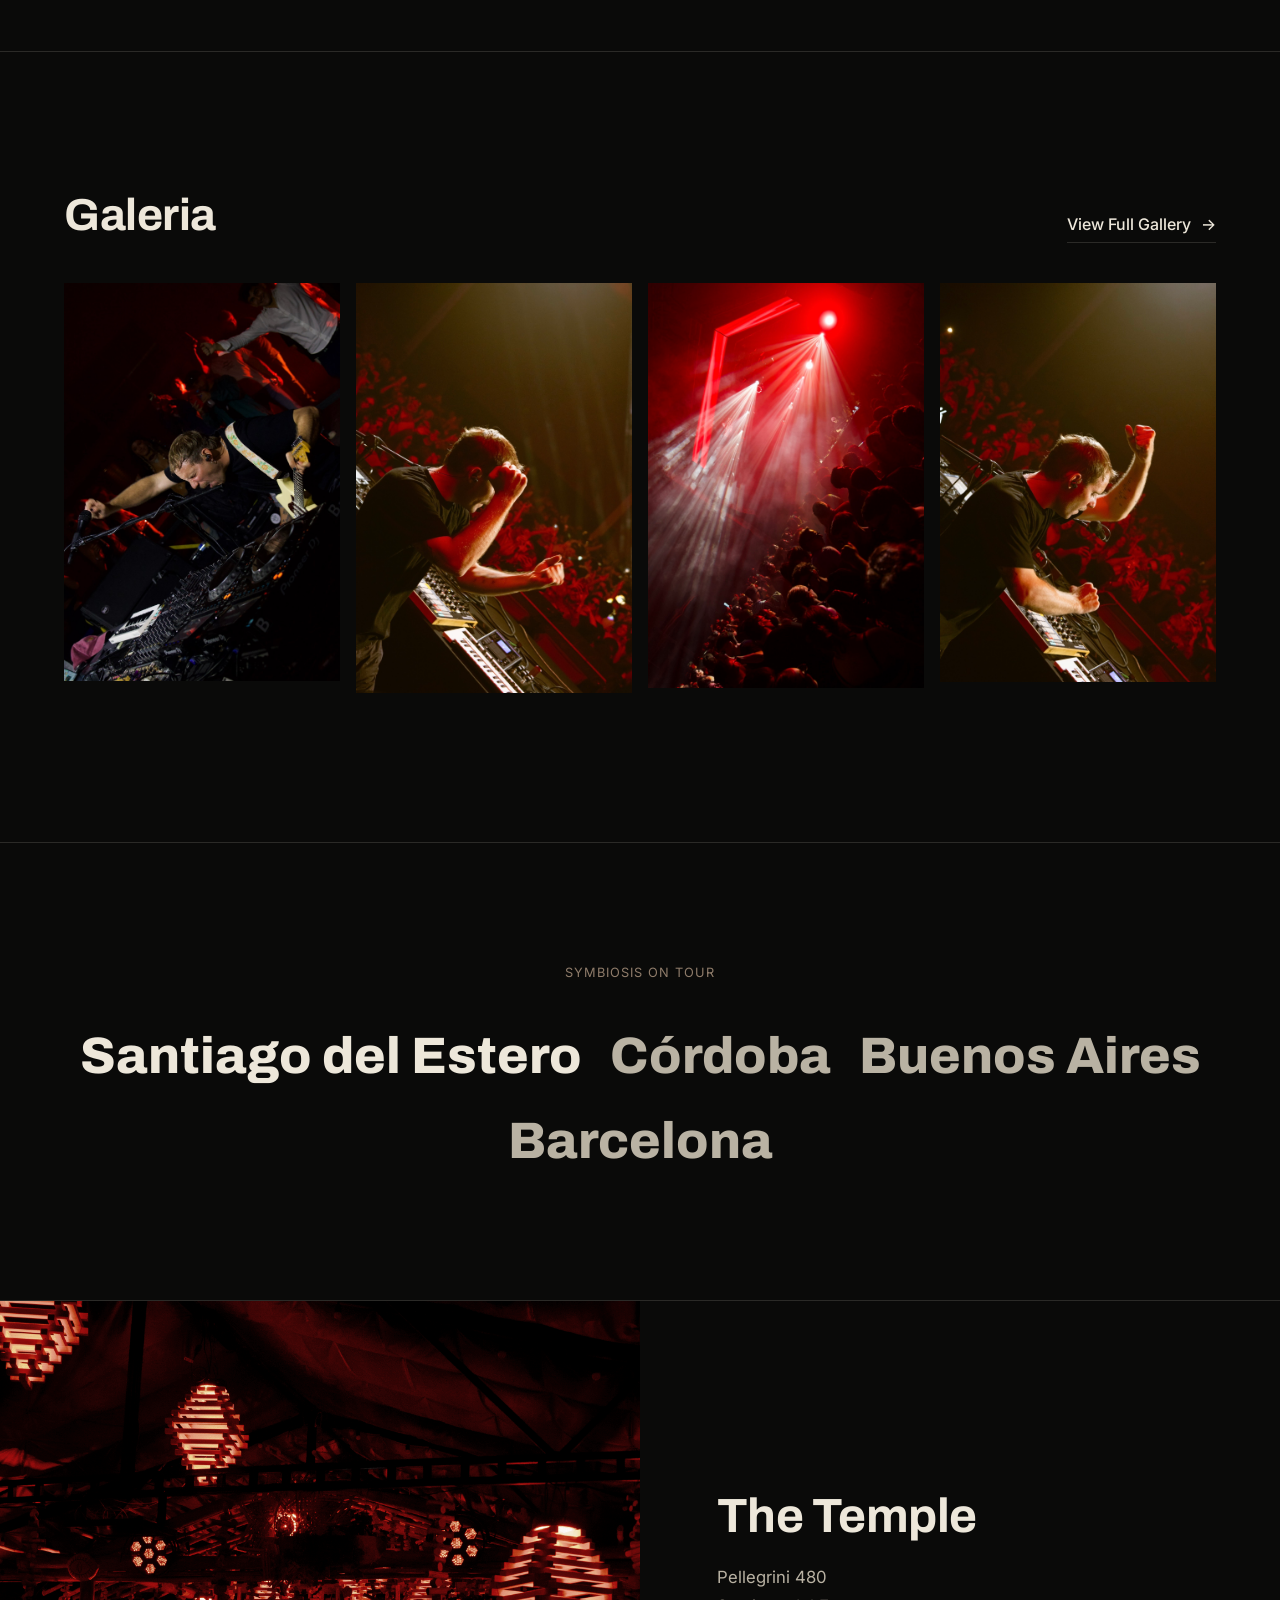
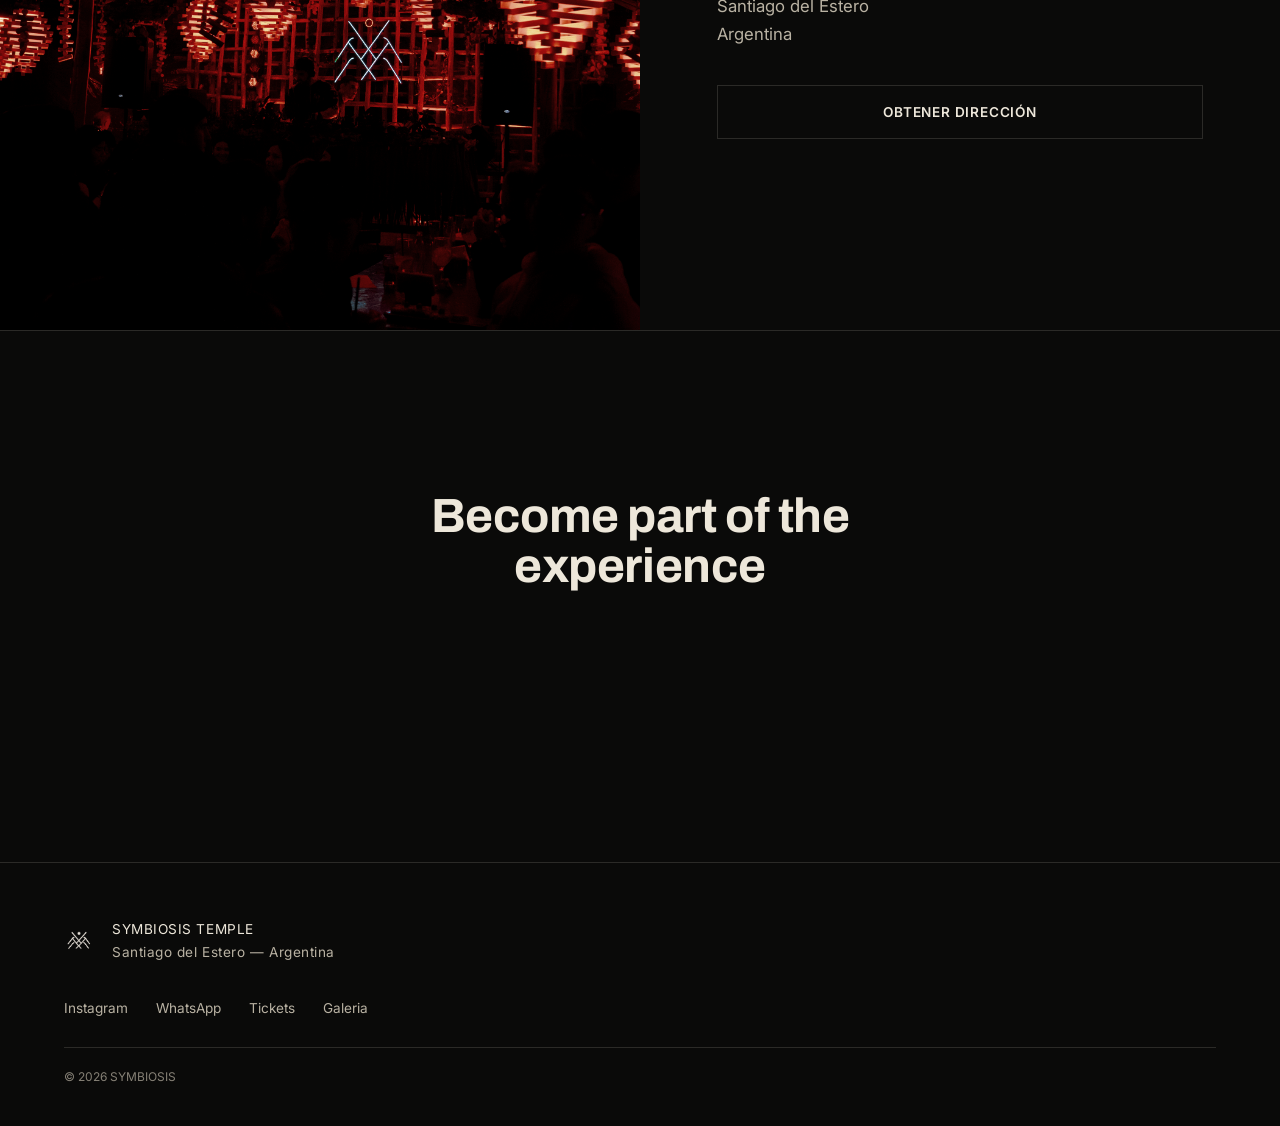
==== commit d2efedb2: "Update index.html" ====
--- a/index.html
+++ b/index.html
@@ -77,8 +77,7 @@
   <!-- ============ HERO ============ -->
   <section class="hero">
     <div class="hero__bg">
-      <!-- PLACEHOLDER: reemplazar por foto/video real de evento en /assets/video o /assets/gallery -->
-      <img src="https://images.unsplash.com/photo-1571266752264-7a0b5be27637?q=80&w=1920&auto=format&fit=crop" alt="Público en un evento nocturno de Symbiosis Temple, luces y atmósfera de club" loading="eager">
+      <img src="galera-symbiosis3.jpg" alt="Público en un evento nocturno de Symbiosis Temple, luces y atmósfera de club" loading="eager">
       <div class="hero__overlay"></div>
     </div>
 
@@ -168,7 +167,7 @@
   <!-- ============ LOCATION ============ -->
   <section class="location" id="location">
     <div class="location__media reveal">
-      <img src="https://images.unsplash.com/photo-1519671482749-fd09be7ccebf?q=80&w=1200&auto=format&fit=crop" alt="Fachada nocturna del venue de Symbiosis Temple" loading="lazy">
+      <img src="templo.JPG" alt="Fachada nocturna del venue de Symbiosis Temple" loading="lazy">
     </div>
     <div class="location__info reveal">
       <h2>The Temple</h2>
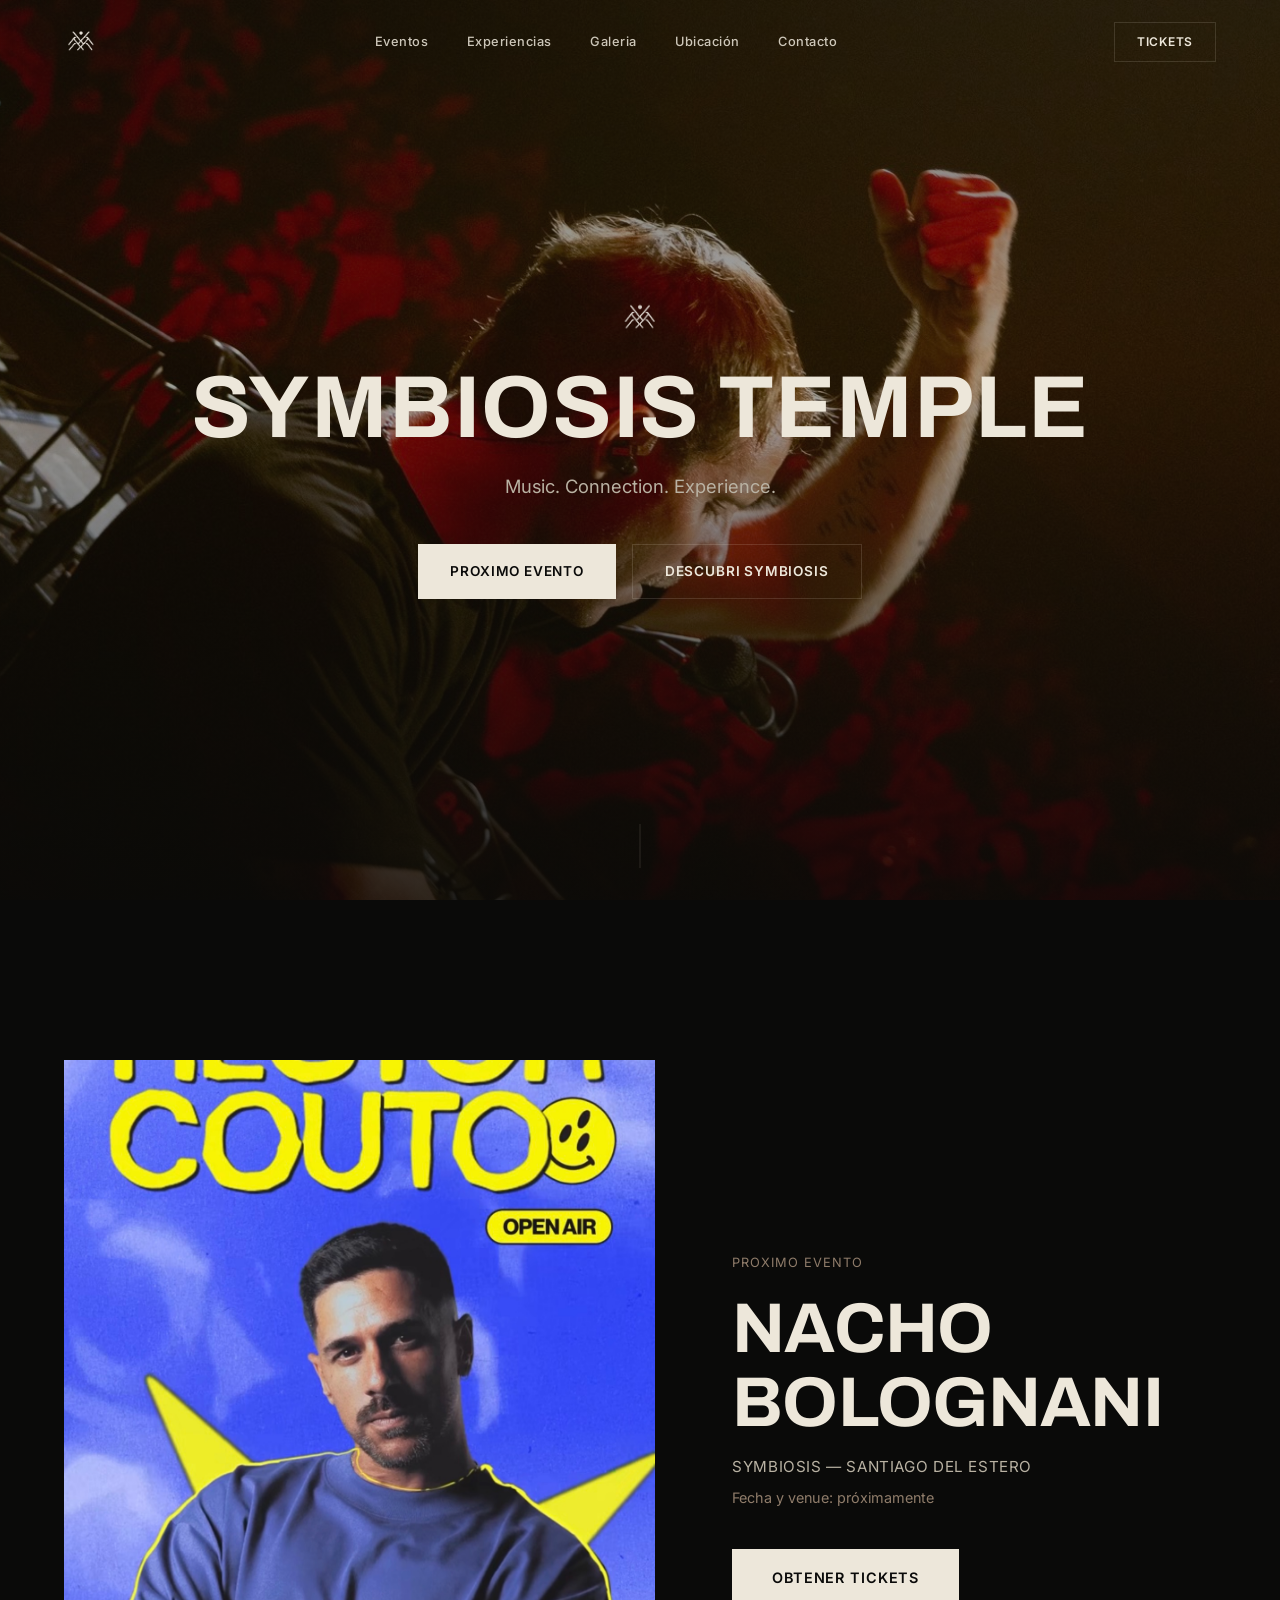
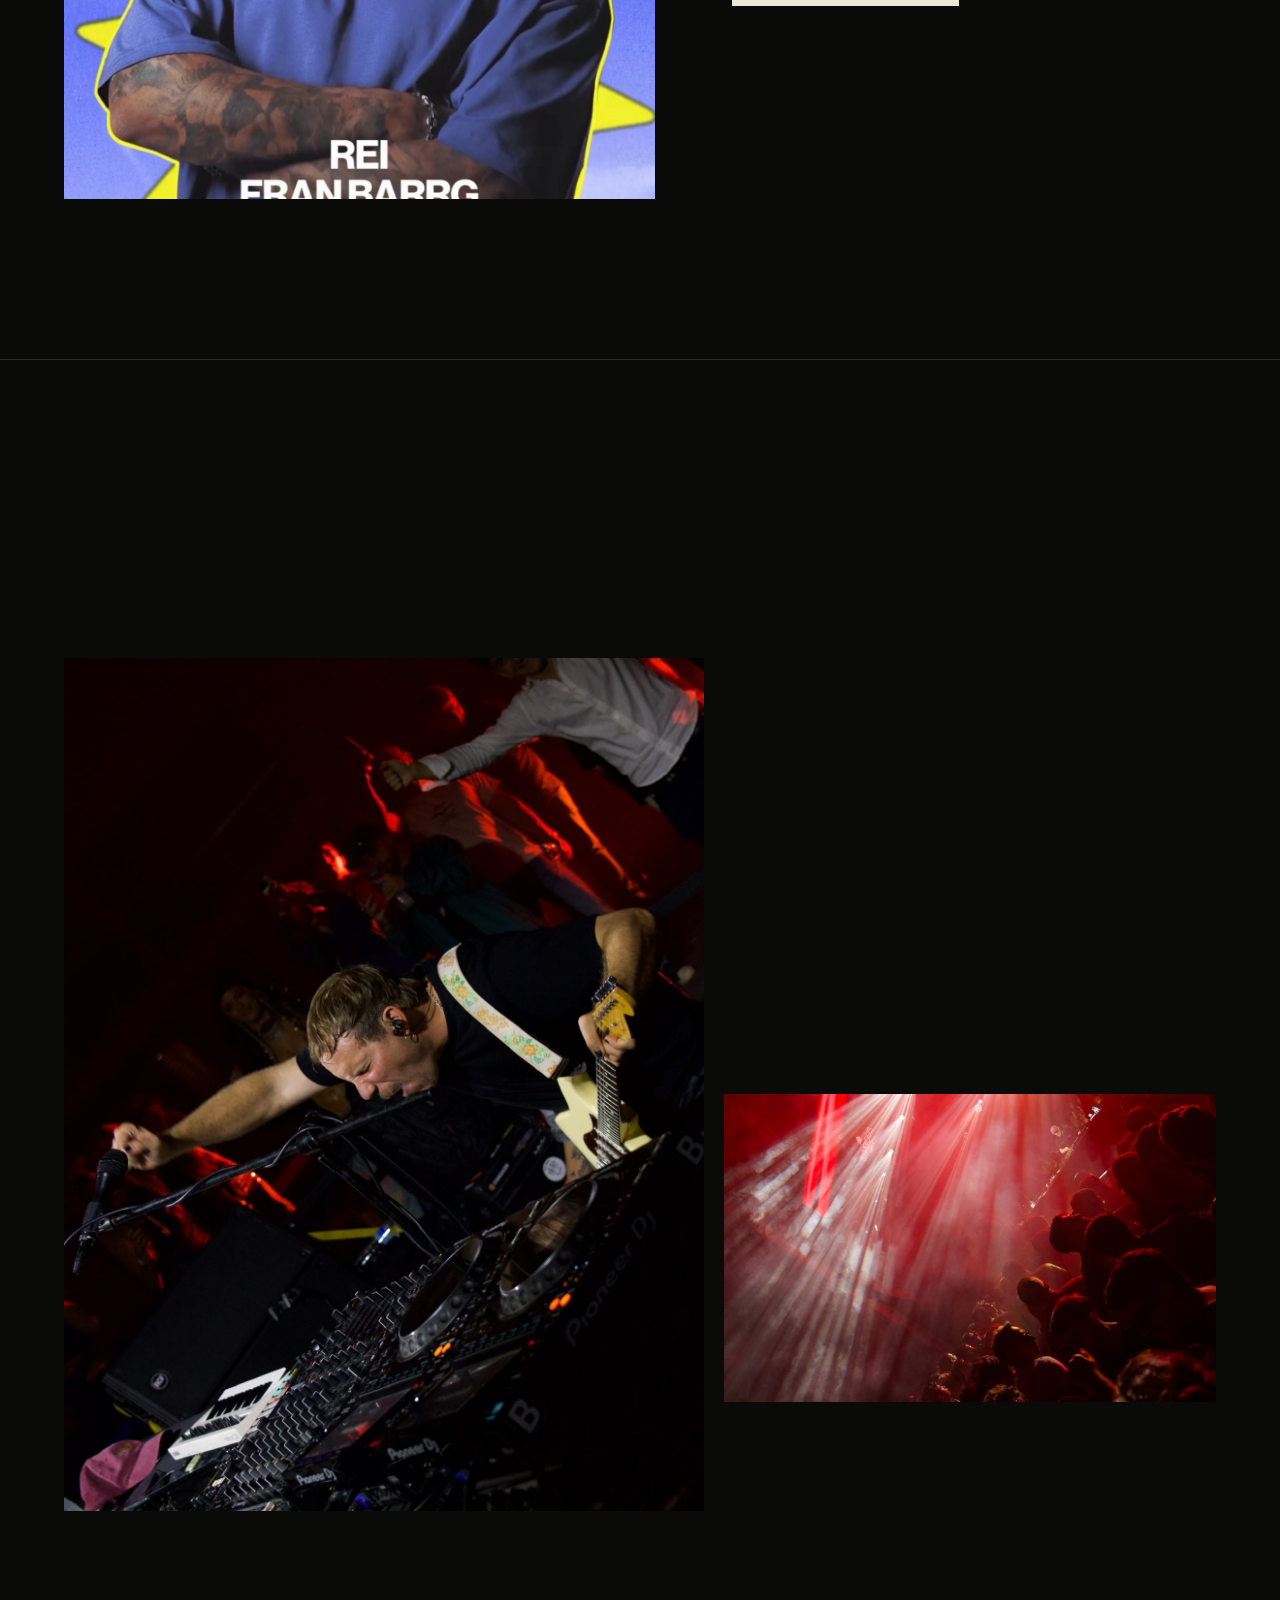
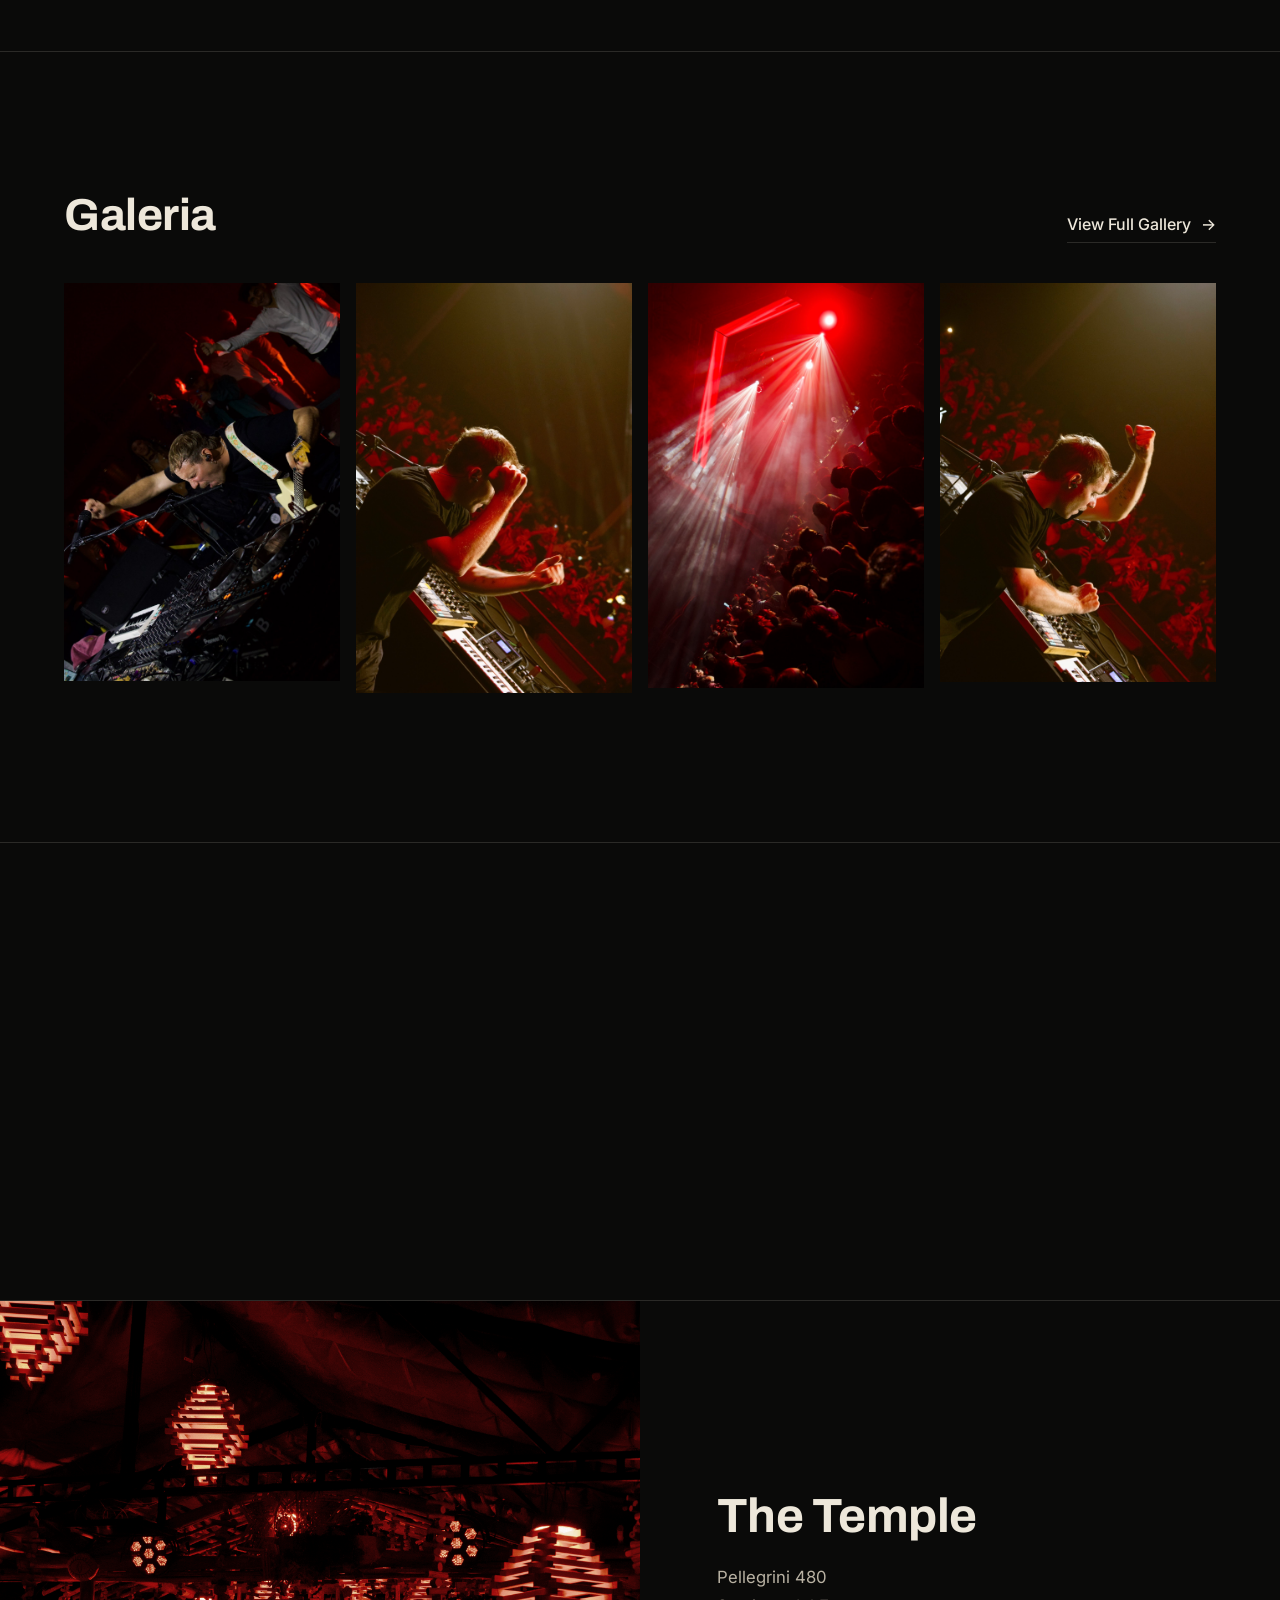
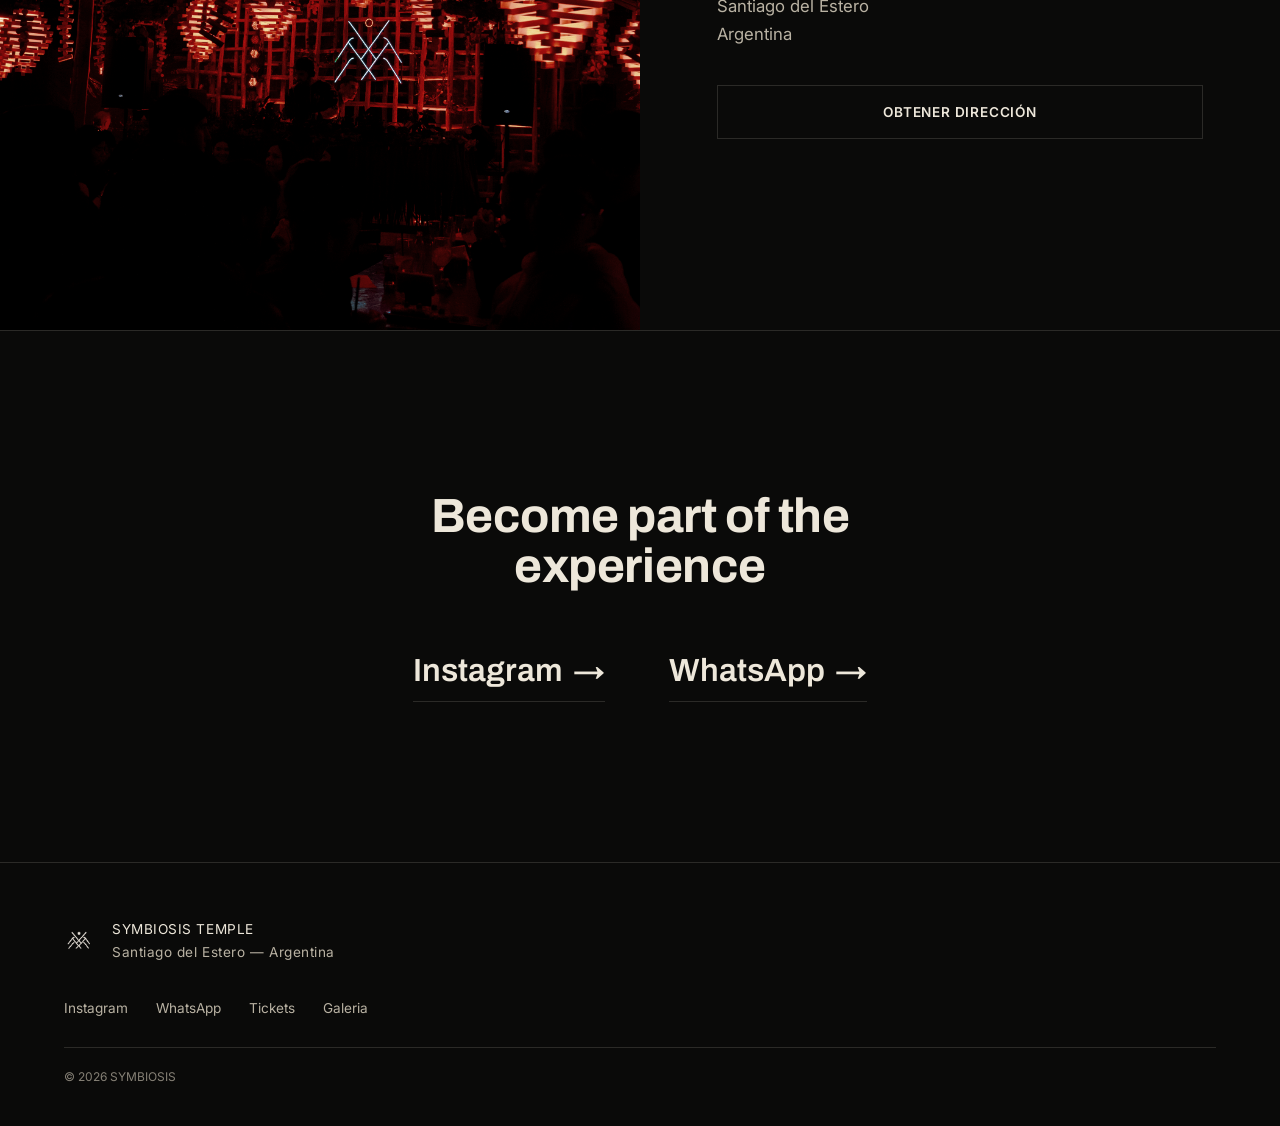
==== commit 474bb0c5: "Update index.html" ====
--- a/index.html
+++ b/index.html
@@ -106,7 +106,7 @@
 
       <div class="event__info reveal">
         <p class="event__eyebrow">Proximo Evento</p>
-        <h2 class="event__artist" id="eventArtist">NACHO BOLOGNANI</h2>
+        <h2 class="event__artist" id="eventArtist">HECTOR COUTO</h2>
         <p class="event__meta" id="eventMeta">SYMBIOSIS — SANTIAGO DEL ESTERO</p>
         <p class="event__datetime" id="eventDatetime"></p>
 
